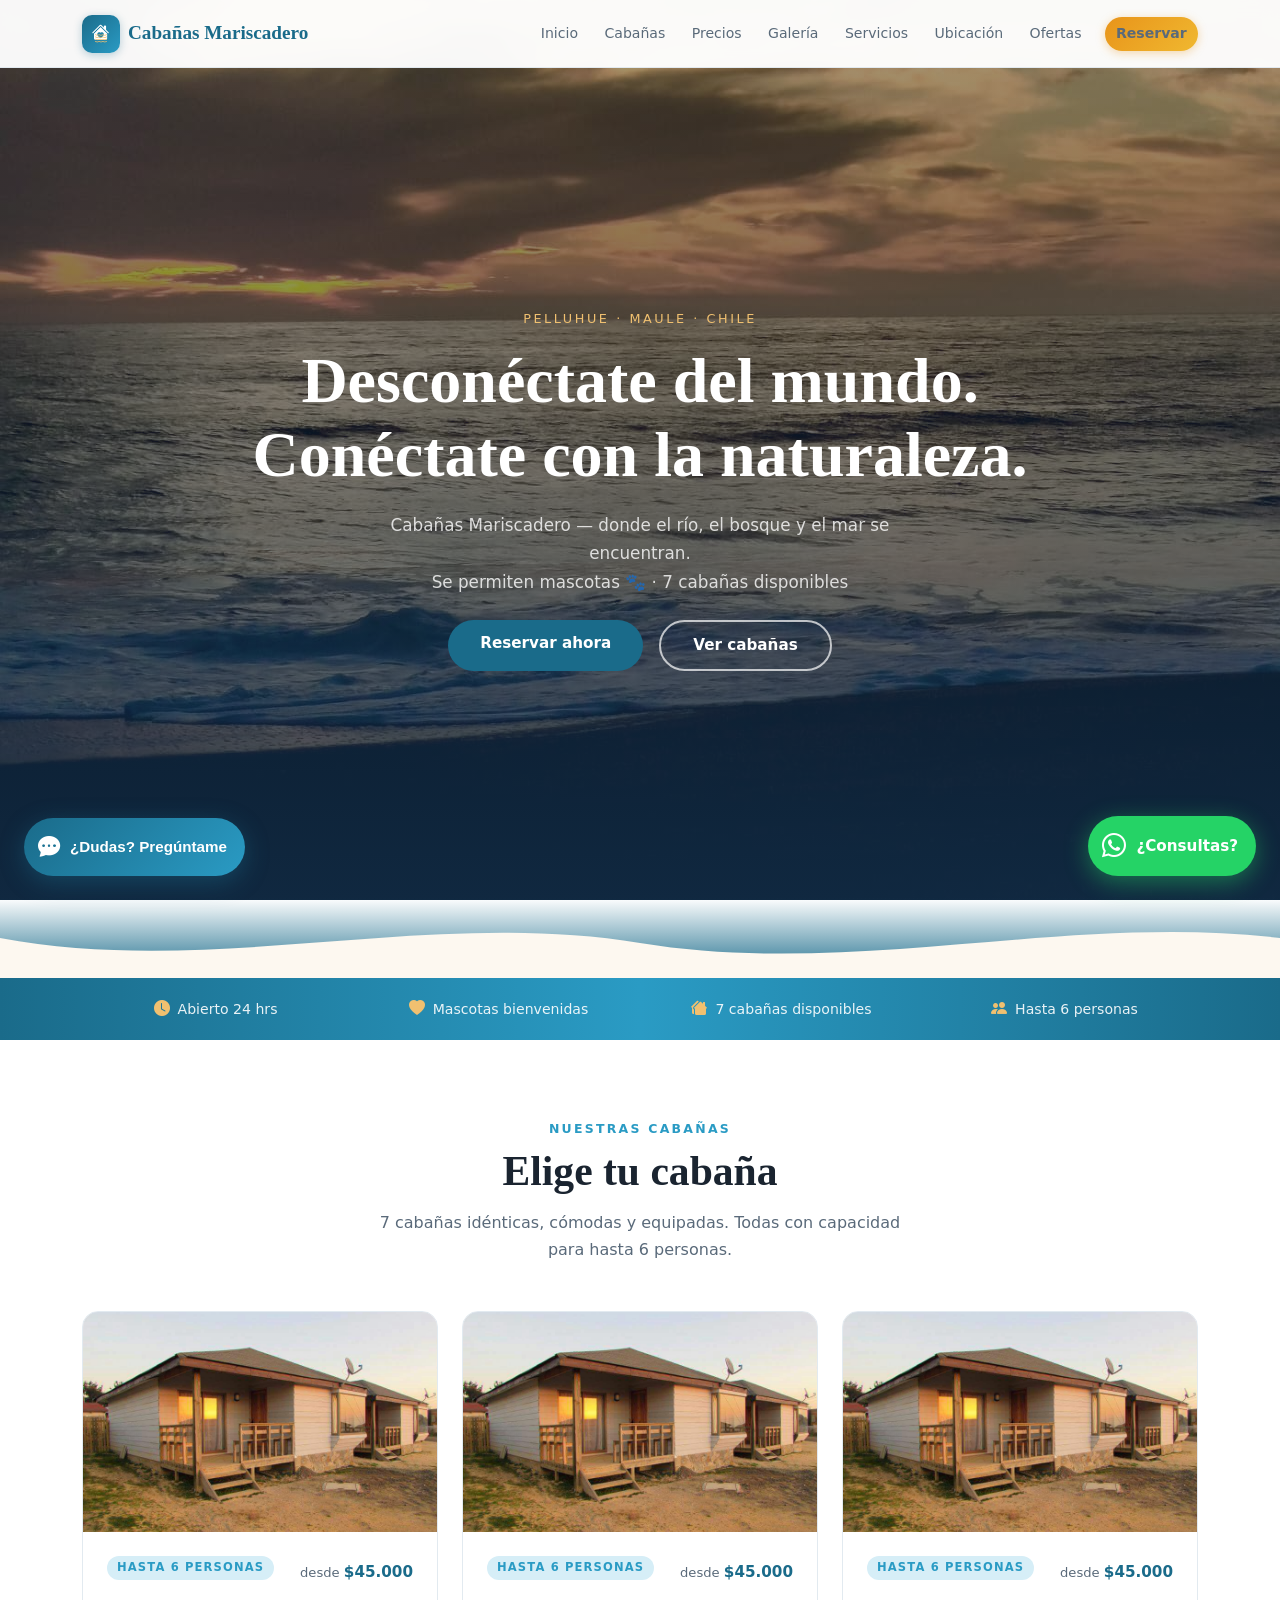
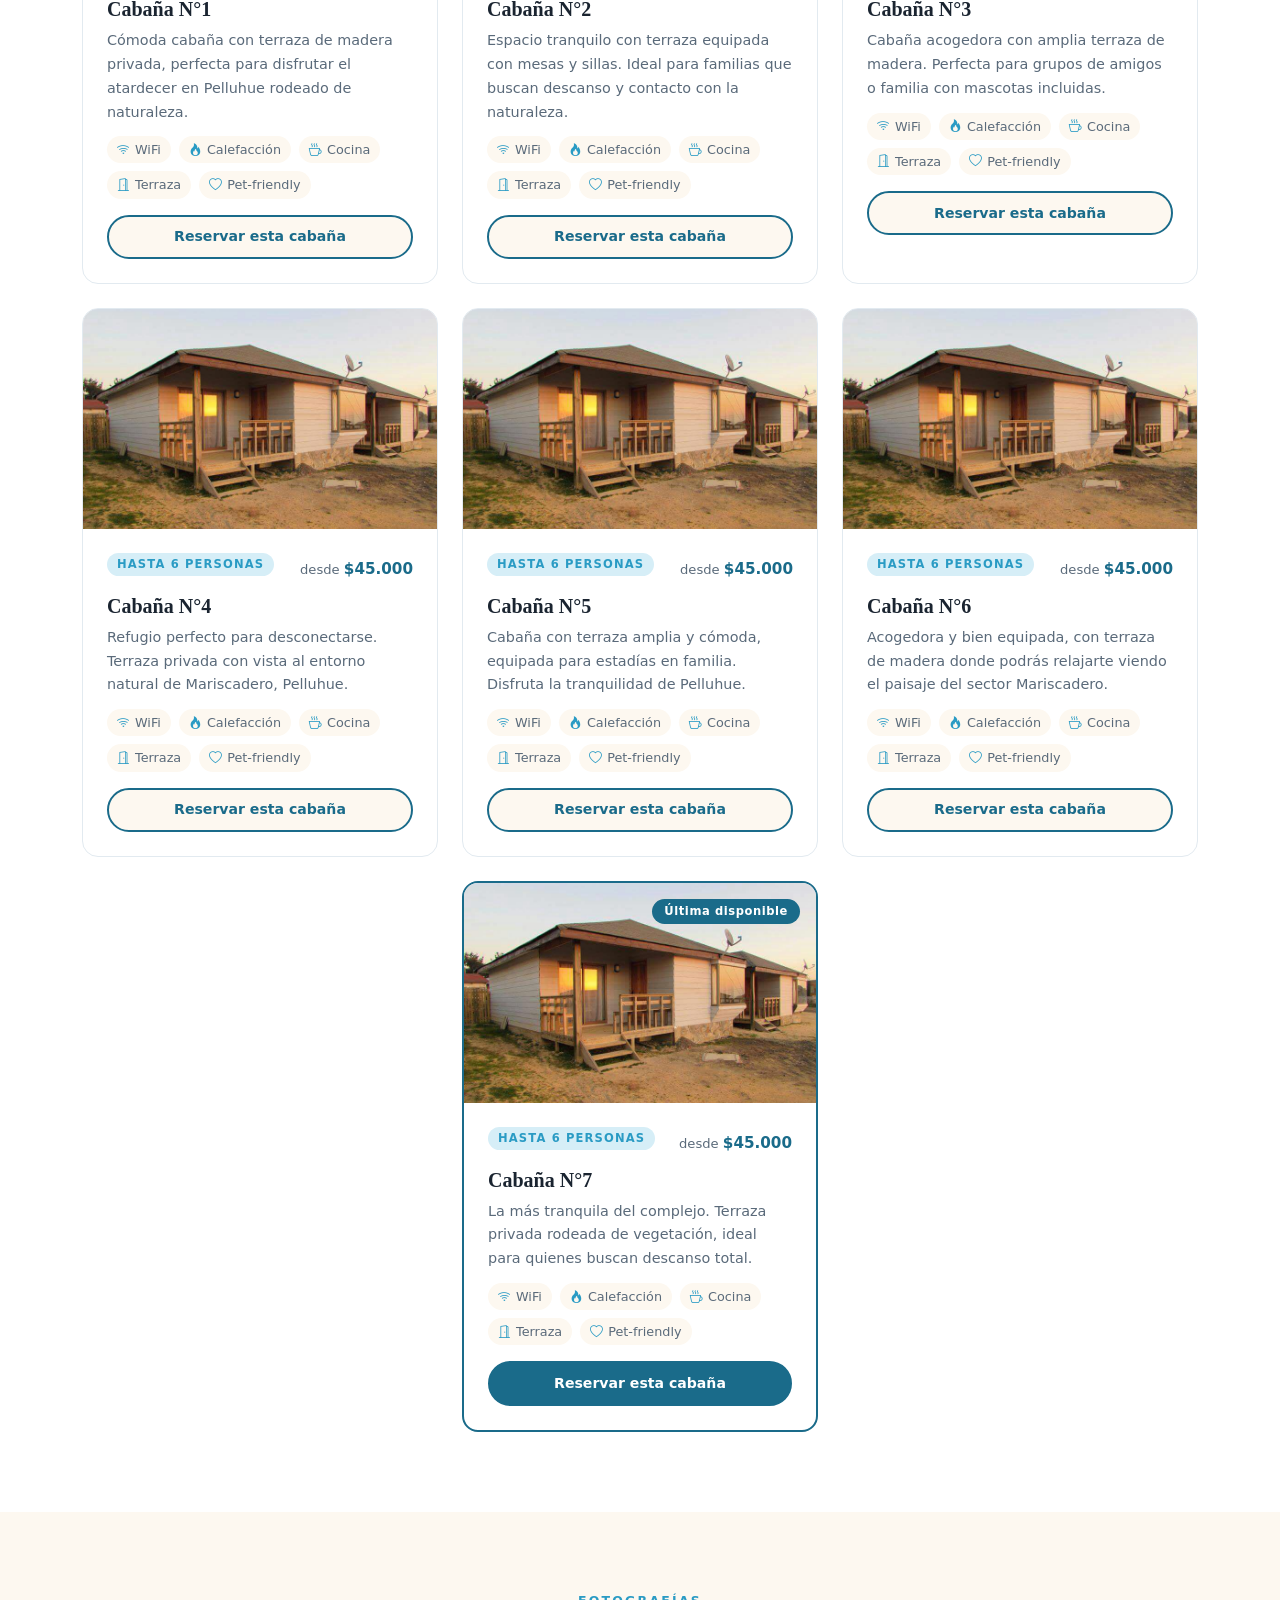
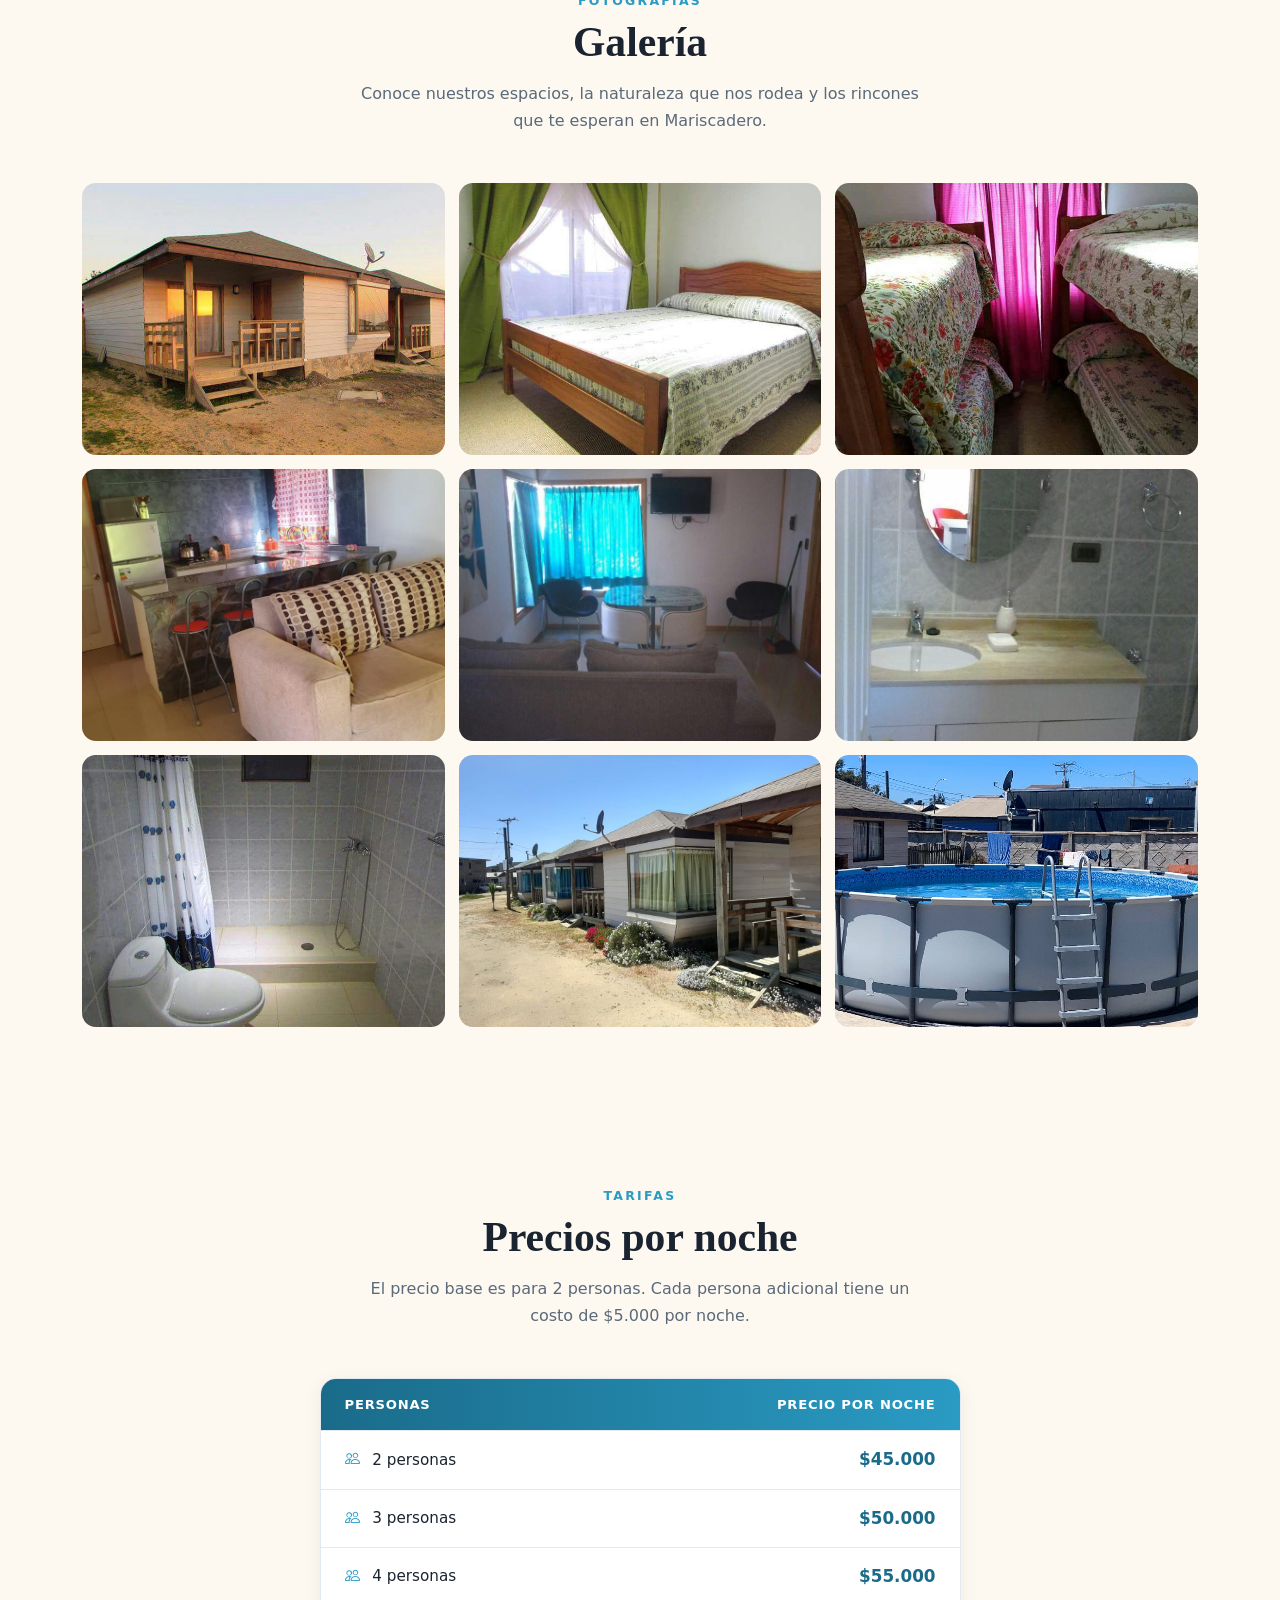
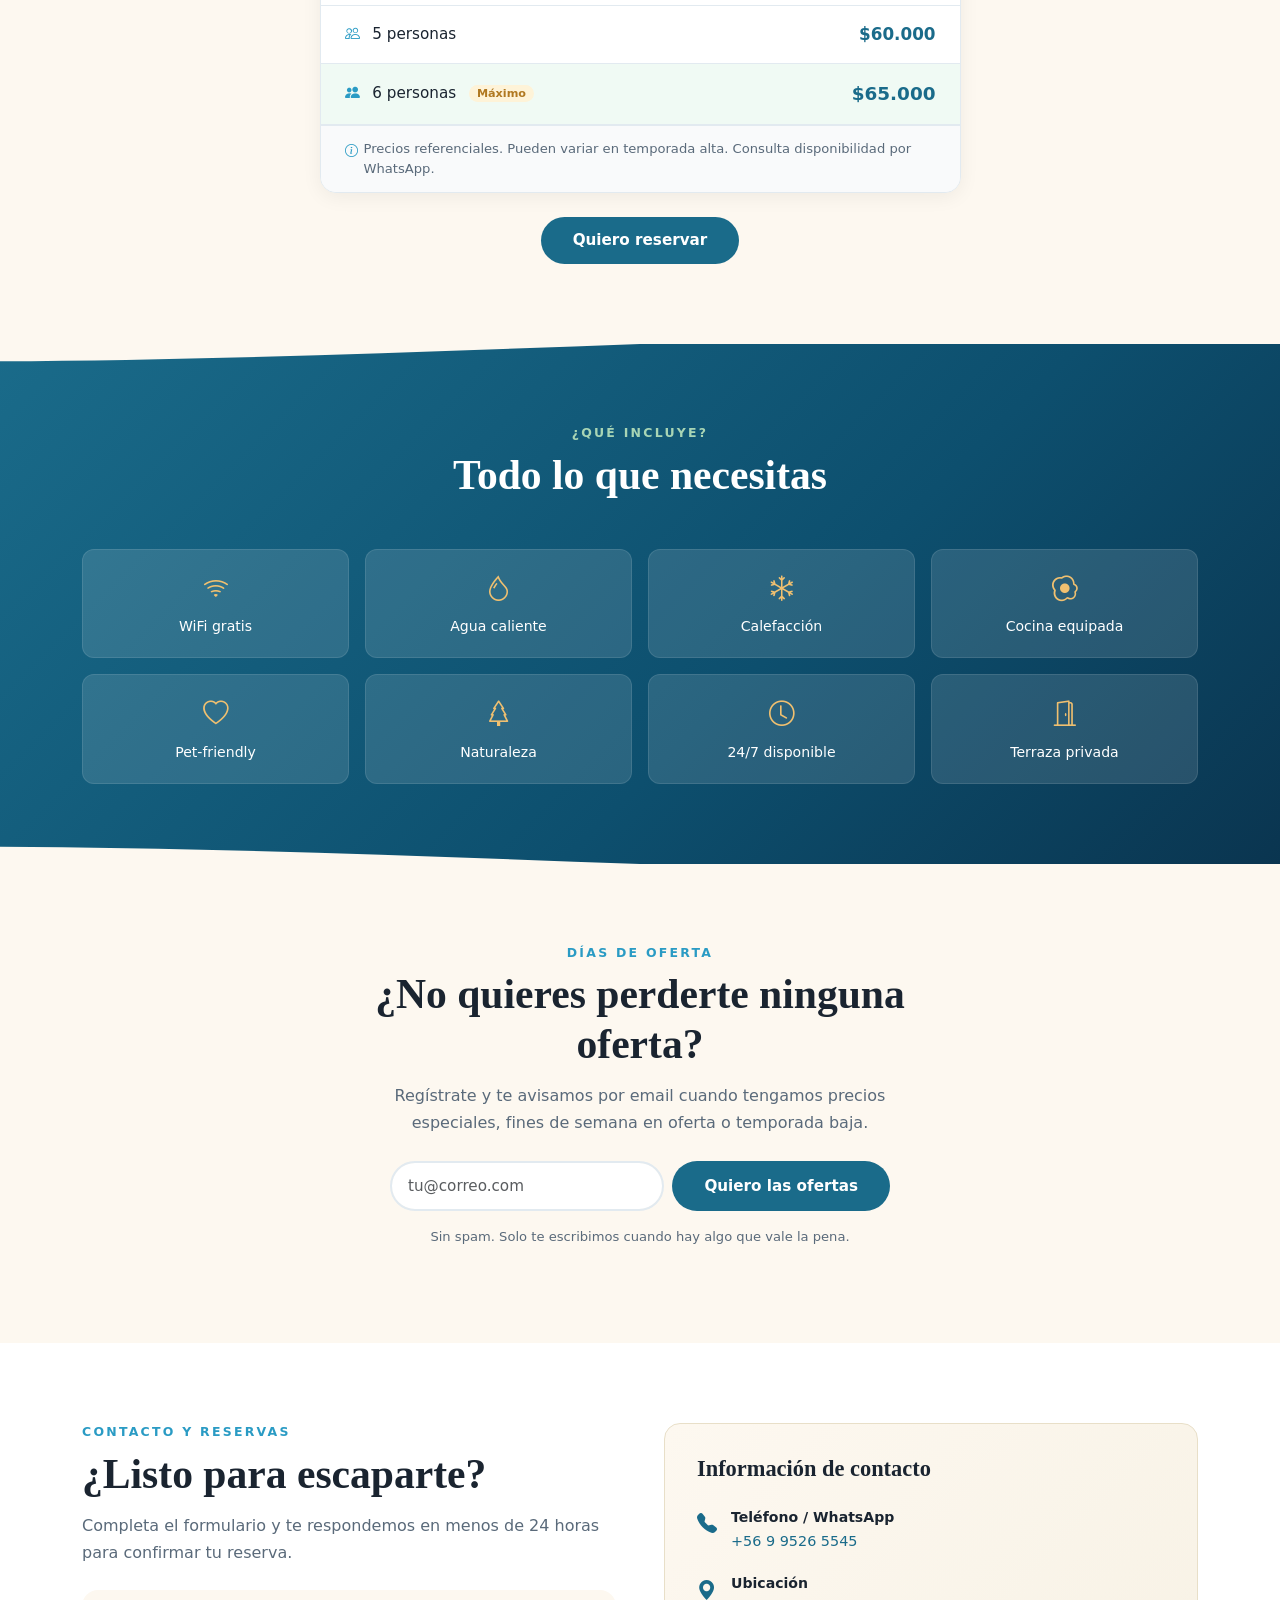
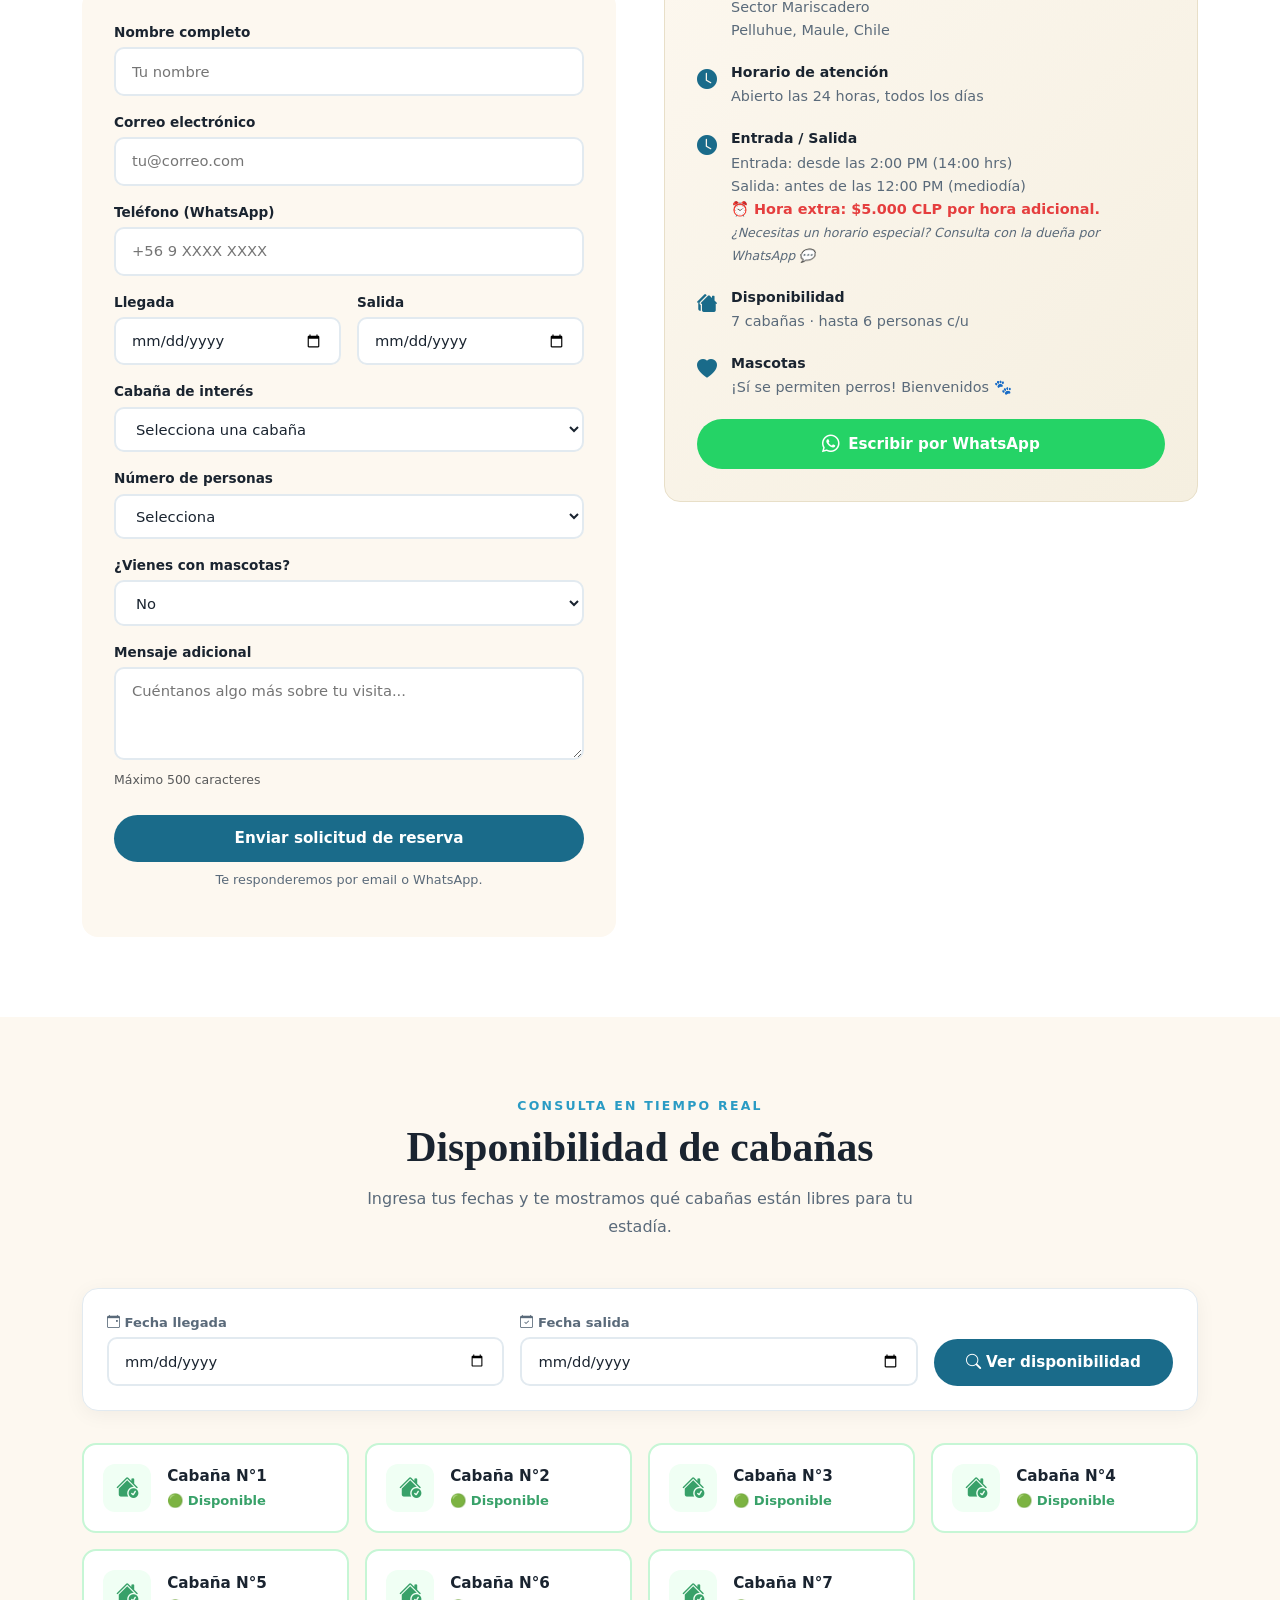
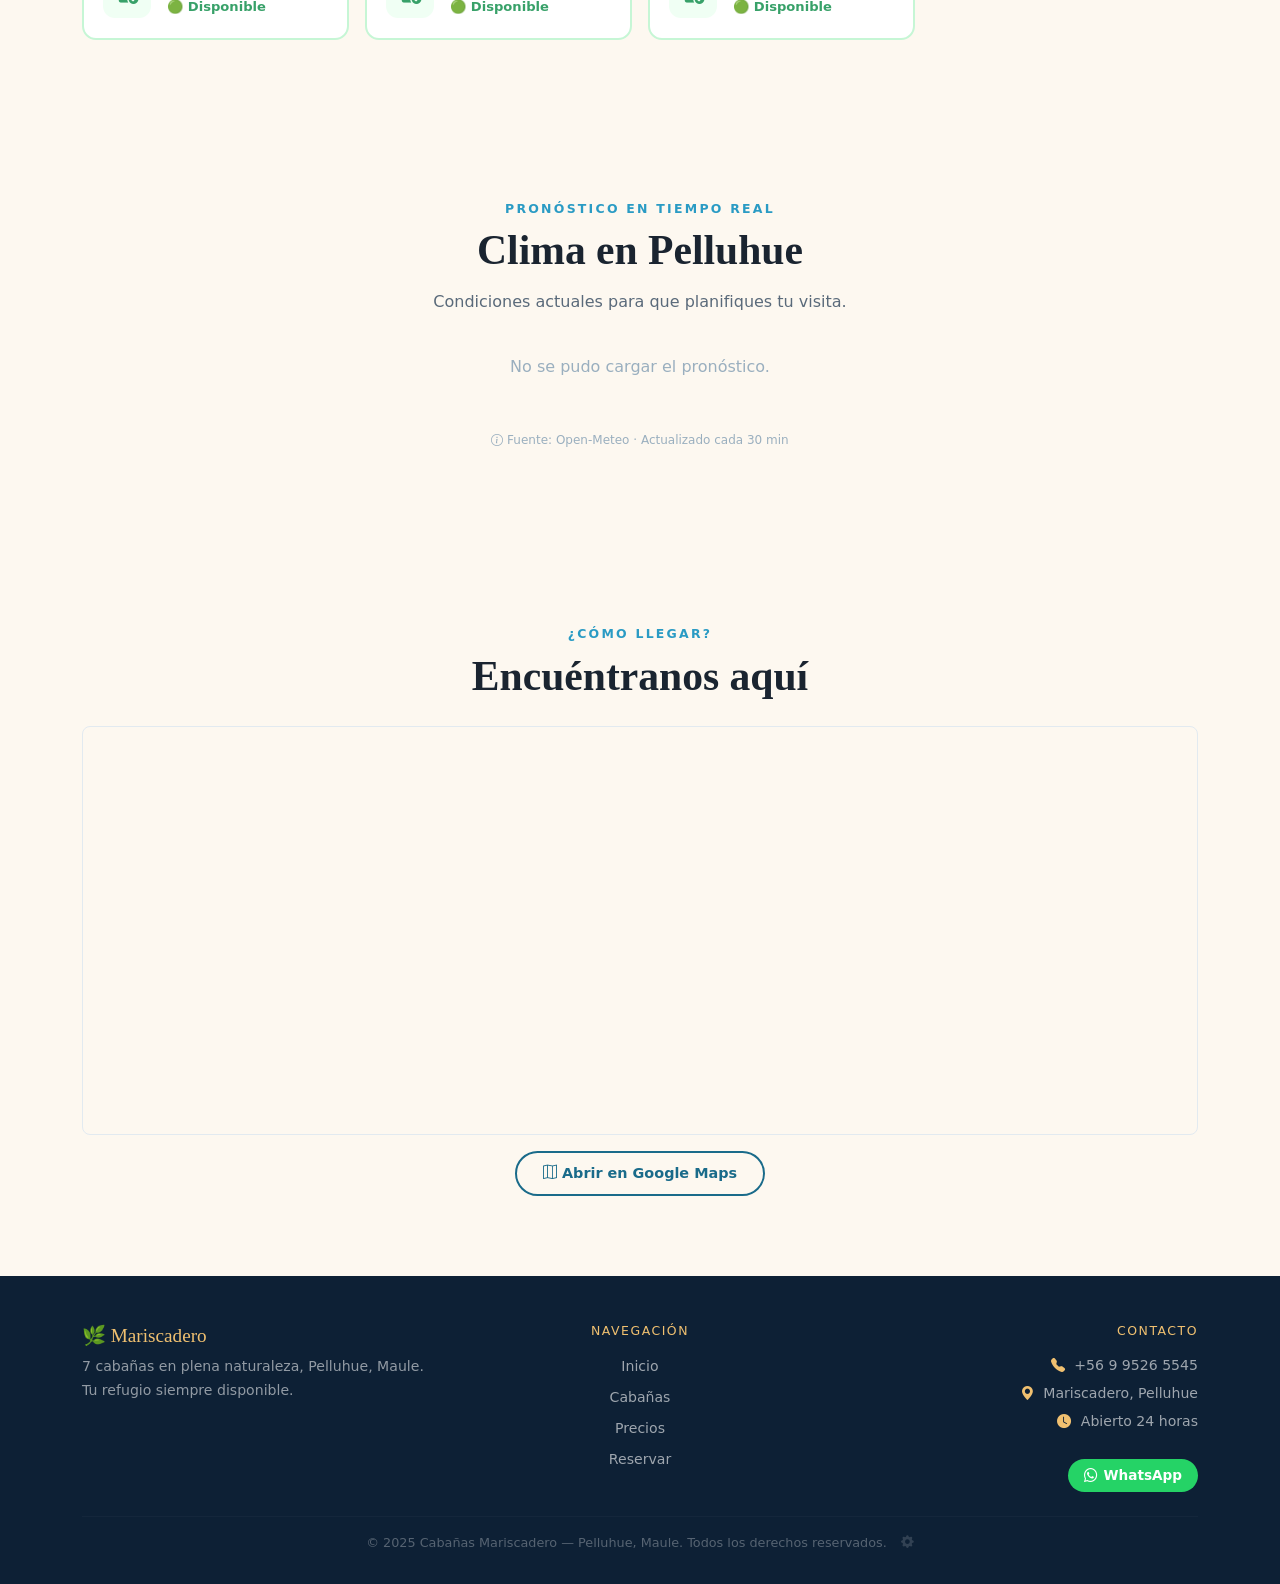
==== index.html @ 4bf8c1b9 "Update index.html" ====
<!DOCTYPE html>
<html lang="es">

<head>
  <meta charset="UTF-8" />
  <meta name="viewport" content="width=device-width, initial-scale=1.0" />
  <title>Cabañas Mariscadero — Pelluhue, Maule</title>

  
  <meta http-equiv="X-Frame-Options" content="SAMEORIGIN" />
  
  <meta http-equiv="X-Content-Type-Options" content="nosniff" />
  
  <meta http-equiv="X-XSS-Protection" content="1; mode=block" />
  
  <meta name="referrer" content="strict-origin-when-cross-origin" />
  
  <meta http-equiv="Content-Security-Policy" content="
    default-src 'self';
    style-src 'self' 'unsafe-inline' https://cdn.jsdelivr.net https://fonts.googleapis.com;
    font-src 'self' https://fonts.gstatic.com https://cdn.jsdelivr.net;
    script-src 'self' 'unsafe-inline' https://cdn.jsdelivr.net;
    img-src 'self' data: https://images.unsplash.com https://maps.googleapis.com https://maps.gstatic.com;
    frame-src https://www.google.com;
    connect-src 'self' https://formspree.io https://wa.me https://mariscadero-api.franciscopersonalolate.workers.dev https://api.open-meteo.com;
  " />
  <link rel="stylesheet" href="https://cdn.jsdelivr.net/npm/bootstrap@5.3.3/dist/css/bootstrap.min.css" />
  <link rel="stylesheet" href="https://cdn.jsdelivr.net/npm/bootstrap-icons@1.11.3/font/bootstrap-icons.min.css" />
  <link rel="preconnect" href="https://fonts.googleapis.com" />
  <link
    href="https://fonts.googleapis.com/css2?family=Playfair+Display:wght@500;700&family=Inter:wght@300;400;500&display=swap"
    rel="stylesheet" />
  <link rel="stylesheet" href="cabanas.css" />
</head>

<body>

  
  <nav class="navbar navbar-expand-lg fixed-top nav-lp">
    <div class="container">
      <a class="navbar-brand lp-brand" href="#">
        <span class="brand-logo">
          <i class="bi bi-house-heart-fill brand-icon-casa"></i>
          <i class="bi bi-water brand-icon-ola"></i>
        </span>
        Cabañas Mariscadero
      </a>
      <button class="navbar-toggler" type="button" data-bs-toggle="collapse" data-bs-target="#navMenu">
        <span class="navbar-toggler-icon"></span>
      </button>
      <div class="collapse navbar-collapse" id="navMenu">
        <ul class="navbar-nav ms-auto gap-1">
          <li class="nav-item"><a class="nav-link" href="#inicio">Inicio</a></li>
          <li class="nav-item"><a class="nav-link" href="#cabanas">Cabañas</a></li>
          <li class="nav-item"><a class="nav-link" href="#precios">Precios</a></li>
          <li class="nav-item"><a class="nav-link" href="#galeria">Galería</a></li>
          <li class="nav-item"><a class="nav-link" href="#servicios">Servicios</a></li>
          <li class="nav-item"><a class="nav-link" href="#ubicacion">Ubicación</a></li>
          <li class="nav-item"><a class="nav-link" href="#ofertas">Ofertas</a></li>
          <li class="nav-item ms-2">
            <a class="nav-link btn-reserva-nav" href="#reserva">Reservar</a>
          </li>
        </ul>
      </div>
    </div>
  </nav>

  
  <section id="inicio" class="hero-lp d-flex align-items-center">
    <div class="hero-overlay"></div>
    <div class="container text-white text-center position-relative z-1">
      <p class="hero-eyebrow">Pelluhue · Maule · Chile</p>
      <h1 class="hero-h1">Desconéctate del mundo.<br>Conéctate con la naturaleza.</h1>
      <p class="hero-sub">Cabañas Mariscadero — donde el río, el bosque y el mar se encuentran.<br>Se permiten mascotas
        🐾 · 7 cabañas disponibles</p>
      <div class="d-flex gap-3 justify-content-center flex-wrap mt-4">
        <a href="#reserva" class="btn btn-primary-lp">Reservar ahora</a>
        <a href="#cabanas" class="btn btn-outline-lp">Ver cabañas</a>
      </div>
    </div>
  </section>

  
  <div class="ola-divisora" style="background: linear-gradient(to bottom, transparent, #1a6b8a);">
    <svg viewBox="0 0 1440 80" xmlns="http://www.w3.org/2000/svg" preserveAspectRatio="none">
      <path fill="#fdf8f0" d="M0,40 C240,80 480,10 720,45 C960,80 1200,15 1440,40 L1440,80 L0,80 Z" />
    </svg>
  </div>

  
  <section class="destacados-bar">
    <div class="container">
      <div class="row text-center g-3">
        <div class="col-6 col-md-3">
          <div class="dest-item"><i class="bi bi-clock-fill dest-icon"></i><span>Abierto 24 hrs</span></div>
        </div>
        <div class="col-6 col-md-3">
          <div class="dest-item"><i class="bi bi-heart-fill dest-icon"></i><span>Mascotas bienvenidas</span></div>
        </div>
        <div class="col-6 col-md-3">
          <div class="dest-item"><i class="bi bi-houses-fill dest-icon"></i><span>7 cabañas disponibles</span></div>
        </div>
        <div class="col-6 col-md-3">
          <div class="dest-item"><i class="bi bi-people-fill dest-icon"></i><span>Hasta 6 personas</span></div>
        </div>
      </div>
    </div>
  </section>

  
  <section id="cabanas" class="section-lp">
    <div class="container">
      <div class="section-header text-center mb-5">
        <p class="section-eyebrow">Nuestras cabañas</p>
        <h2 class="section-title">Elige tu cabaña</h2>
        <p class="section-sub">7 cabañas idénticas, cómodas y equipadas. Todas con capacidad para hasta 6 personas.</p>
      </div>
      <div class="row g-4">

        
        <div class="col-md-6 col-lg-4">
          <div class="card-lp h-100">
            <div class="card-img-lp"
              style="background-image: url('IMG - Cabañas Mariscadero/IMG - Cabañas Mariscadero - 1.jpeg');"></div>
            <div class="card-body-lp">
              <div class="d-flex align-items-center justify-content-between mb-2">
                <span class="tag-lp">Hasta 6 personas</span>
                <span class="precio-desde">desde <strong>$45.000</strong></span>
              </div>
              <h3 class="card-titulo">Cabaña N°1</h3>
              <p class="card-desc">Cómoda cabaña con terraza de madera privada, perfecta para disfrutar el atardecer en
                Pelluhue rodeado de naturaleza.</p>
              <ul class="amenidades">
                <li><i class="bi bi-wifi"></i> WiFi</li>
                <li><i class="bi bi-fire"></i> Calefacción</li>
                <li><i class="bi bi-cup-hot"></i> Cocina</li>
                <li><i class="bi bi-door-open"></i> Terraza</li>
                <li><i class="bi bi-heart"></i> Pet-friendly</li>
              </ul>
              <a href="#reserva" class="btn btn-card-lp w-100 mt-3">Reservar esta cabaña</a>
            </div>
          </div>
        </div>

        
        <div class="col-md-6 col-lg-4">
          <div class="card-lp h-100">
            <div class="card-img-lp"
              style="background-image: url('IMG - Cabañas Mariscadero/IMG - Cabañas Mariscadero - 1.jpeg');"></div>
            <div class="card-body-lp">
              <div class="d-flex align-items-center justify-content-between mb-2">
                <span class="tag-lp">Hasta 6 personas</span>
                <span class="precio-desde">desde <strong>$45.000</strong></span>
              </div>
              <h3 class="card-titulo">Cabaña N°2</h3>
              <p class="card-desc">Espacio tranquilo con terraza equipada con mesas y sillas. Ideal para familias que
                buscan descanso y contacto con la naturaleza.</p>
              <ul class="amenidades">
                <li><i class="bi bi-wifi"></i> WiFi</li>
                <li><i class="bi bi-fire"></i> Calefacción</li>
                <li><i class="bi bi-cup-hot"></i> Cocina</li>
                <li><i class="bi bi-door-open"></i> Terraza</li>
                <li><i class="bi bi-heart"></i> Pet-friendly</li>
              </ul>
              <a href="#reserva" class="btn btn-card-lp w-100 mt-3">Reservar esta cabaña</a>
            </div>
          </div>
        </div>

        
        <div class="col-md-6 col-lg-4">
          <div class="card-lp h-100">
            <div class="card-img-lp"
              style="background-image: url('IMG - Cabañas Mariscadero/IMG - Cabañas Mariscadero - 1.jpeg');"></div>
            <div class="card-body-lp">
              <div class="d-flex align-items-center justify-content-between mb-2">
                <span class="tag-lp">Hasta 6 personas</span>
                <span class="precio-desde">desde <strong>$45.000</strong></span>
              </div>
              <h3 class="card-titulo">Cabaña N°3</h3>
              <p class="card-desc">Cabaña acogedora con amplia terraza de madera. Perfecta para grupos de amigos o
                familia con mascotas incluidas.</p>
              <ul class="amenidades">
                <li><i class="bi bi-wifi"></i> WiFi</li>
                <li><i class="bi bi-fire"></i> Calefacción</li>
                <li><i class="bi bi-cup-hot"></i> Cocina</li>
                <li><i class="bi bi-door-open"></i> Terraza</li>
                <li><i class="bi bi-heart"></i> Pet-friendly</li>
              </ul>
              <a href="#reserva" class="btn btn-card-lp w-100 mt-3">Reservar esta cabaña</a>
            </div>
          </div>
        </div>

        
        <div class="col-md-6 col-lg-4">
          <div class="card-lp h-100">
            <div class="card-img-lp"
              style="background-image: url('IMG - Cabañas Mariscadero/IMG - Cabañas Mariscadero - 1.jpeg');"></div>
            <div class="card-body-lp">
              <div class="d-flex align-items-center justify-content-between mb-2">
                <span class="tag-lp">Hasta 6 personas</span>
                <span class="precio-desde">desde <strong>$45.000</strong></span>
              </div>
              <h3 class="card-titulo">Cabaña N°4</h3>
              <p class="card-desc">Refugio perfecto para desconectarse. Terraza privada con vista al entorno natural de
                Mariscadero, Pelluhue.</p>
              <ul class="amenidades">
                <li><i class="bi bi-wifi"></i> WiFi</li>
                <li><i class="bi bi-fire"></i> Calefacción</li>
                <li><i class="bi bi-cup-hot"></i> Cocina</li>
                <li><i class="bi bi-door-open"></i> Terraza</li>
                <li><i class="bi bi-heart"></i> Pet-friendly</li>
              </ul>
              <a href="#reserva" class="btn btn-card-lp w-100 mt-3">Reservar esta cabaña</a>
            </div>
          </div>
        </div>

        
        <div class="col-md-6 col-lg-4">
          <div class="card-lp h-100">
            <div class="card-img-lp"
              style="background-image: url('IMG - Cabañas Mariscadero/IMG - Cabañas Mariscadero - 1.jpeg');"></div>
            <div class="card-body-lp">
              <div class="d-flex align-items-center justify-content-between mb-2">
                <span class="tag-lp">Hasta 6 personas</span>
                <span class="precio-desde">desde <strong>$45.000</strong></span>
              </div>
              <h3 class="card-titulo">Cabaña N°5</h3>
              <p class="card-desc">Cabaña con terraza amplia y cómoda, equipada para estadías en familia. Disfruta la
                tranquilidad de Pelluhue.</p>
              <ul class="amenidades">
                <li><i class="bi bi-wifi"></i> WiFi</li>
                <li><i class="bi bi-fire"></i> Calefacción</li>
                <li><i class="bi bi-cup-hot"></i> Cocina</li>
                <li><i class="bi bi-door-open"></i> Terraza</li>
                <li><i class="bi bi-heart"></i> Pet-friendly</li>
              </ul>
              <a href="#reserva" class="btn btn-card-lp w-100 mt-3">Reservar esta cabaña</a>
            </div>
          </div>
        </div>

        
        <div class="col-md-6 col-lg-4">
          <div class="card-lp h-100">
            <div class="card-img-lp"
              style="background-image: url('IMG - Cabañas Mariscadero/IMG - Cabañas Mariscadero - 1.jpeg');"></div>
            <div class="card-body-lp">
              <div class="d-flex align-items-center justify-content-between mb-2">
                <span class="tag-lp">Hasta 6 personas</span>
                <span class="precio-desde">desde <strong>$45.000</strong></span>
              </div>
              <h3 class="card-titulo">Cabaña N°6</h3>
              <p class="card-desc">Acogedora y bien equipada, con terraza de madera donde podrás relajarte viendo el
                paisaje del sector Mariscadero.</p>
              <ul class="amenidades">
                <li><i class="bi bi-wifi"></i> WiFi</li>
                <li><i class="bi bi-fire"></i> Calefacción</li>
                <li><i class="bi bi-cup-hot"></i> Cocina</li>
                <li><i class="bi bi-door-open"></i> Terraza</li>
                <li><i class="bi bi-heart"></i> Pet-friendly</li>
              </ul>
              <a href="#reserva" class="btn btn-card-lp w-100 mt-3">Reservar esta cabaña</a>
            </div>
          </div>
        </div>

        
        <div class="col-md-6 col-lg-4 mx-auto">
          <div class="card-lp card-lp-destacada h-100">
            <div class="ribbon-lp">Última disponible</div>
            <div class="card-img-lp"
              style="background-image: url('IMG - Cabañas Mariscadero/IMG - Cabañas Mariscadero - 1.jpeg');"></div>
            <div class="card-body-lp">
              <div class="d-flex align-items-center justify-content-between mb-2">
                <span class="tag-lp">Hasta 6 personas</span>
                <span class="precio-desde">desde <strong>$45.000</strong></span>
              </div>
              <h3 class="card-titulo">Cabaña N°7</h3>
              <p class="card-desc">La más tranquila del complejo. Terraza privada rodeada de vegetación, ideal para
                quienes buscan descanso total.</p>
              <ul class="amenidades">
                <li><i class="bi bi-wifi"></i> WiFi</li>
                <li><i class="bi bi-fire"></i> Calefacción</li>
                <li><i class="bi bi-cup-hot"></i> Cocina</li>
                <li><i class="bi bi-door-open"></i> Terraza</li>
                <li><i class="bi bi-heart"></i> Pet-friendly</li>
              </ul>
              <a href="#reserva" class="btn btn-card-lp btn-card-dest w-100 mt-3">Reservar esta cabaña</a>
            </div>
          </div>
        </div>

      </div>
    </div>
  </section>

  
  <section id="galeria" class="section-lp section-crema">
    <div class="container">
      <div class="text-center mb-5">
        <p class="section-eyebrow">Fotografías</p>
        <h2 class="section-title">Galería</h2>
        <p class="section-sub">Conoce nuestros espacios, la naturaleza que nos rodea y los rincones que te esperan en
          Mariscadero.</p>
      </div>

      
      <div class="galeria-grid">

        <div class="galeria-item">
          <img src="IMG - Cabañas Mariscadero/IMG - Cabañas Mariscadero - 1.jpeg"
            alt="Exterior Cabañas Mariscadero al atardecer" />
          <div class="galeria-overlay"><i class="bi bi-zoom-in"></i></div>
        </div>

        <div class="galeria-item">
          <img src="IMG - Cabañas Mariscadero/IMG - Cabañas Mariscadero - 2.jpeg" alt="Dormitorio matrimonial" />
          <div class="galeria-overlay"><i class="bi bi-zoom-in"></i></div>
        </div>

        <div class="galeria-item">
          <img src="IMG - Cabañas Mariscadero/IMG - Cabañas Mariscadero - 3.jpeg" alt="Habitación con literas" />
          <div class="galeria-overlay"><i class="bi bi-zoom-in"></i></div>
        </div>

        <div class="galeria-item">
          <img src="IMG - Cabañas Mariscadero/IMG - Cabañas Mariscadero - 4.jpeg" alt="Living con cocina equipada" />
          <div class="galeria-overlay"><i class="bi bi-zoom-in"></i></div>
        </div>

        <div class="galeria-item">
          <img src="IMG - Cabañas Mariscadero/IMG - Cabañas Mariscadero - 5.jpeg" alt="Comedor y living con TV" />
          <div class="galeria-overlay"><i class="bi bi-zoom-in"></i></div>
        </div>

        <div class="galeria-item">
          <img src="IMG - Cabañas Mariscadero/IMG - Cabañas Mariscadero - 6.jpeg" alt="Baño con vanitory" />
          <div class="galeria-overlay"><i class="bi bi-zoom-in"></i></div>
        </div>

        <div class="galeria-item">
          <img src="IMG - Cabañas Mariscadero/IMG - Cabañas Mariscadero - 7.jpeg" alt="Baño con ducha" />
          <div class="galeria-overlay"><i class="bi bi-zoom-in"></i></div>
        </div>

        <div class="galeria-item">
          <img src="IMG - Cabañas Mariscadero/IMG - Cabañas Mariscadero - 8.jpeg" alt="Vista exterior de las cabañas" />
          <div class="galeria-overlay"><i class="bi bi-zoom-in"></i></div>
        </div>

        <div class="galeria-item">
          <img src="IMG - Cabañas Mariscadero/IMG - Cabañas Mariscadero - 9.jpeg" alt="Piscina" />
          <div class="galeria-overlay"><i class="bi bi-zoom-in"></i></div>
        </div>

      </div>
    </div>

    </div>

    
    <div class="galeria-lightbox" id="galeriaLightbox">
      
      <div class="lb-backdrop" id="lbBackdrop"></div>

      
      <button class="lb-close" id="lbClose" aria-label="Cerrar">
        <i class="bi bi-x-lg"></i>
      </button>

      
      <div class="lb-counter" id="lbCounter">1 / 9</div>

      
      <button class="lb-prev" id="lbPrev" aria-label="Anterior">
        <i class="bi bi-chevron-left"></i>
      </button>

      
      <div class="lb-img-wrap">
        <img src="" alt="" id="lbImg" />
        <div class="lb-spinner" id="lbSpinner">
          <div class="lb-spin"></div>
        </div>
      </div>

      
      <button class="lb-next" id="lbNext" aria-label="Siguiente">
        <i class="bi bi-chevron-right"></i>
      </button>

      
      <div class="lb-thumbnails" id="lbThumbnails"></div>
    </div>
  </section>

  
  <section id="precios" class="section-lp section-crema">
    <div class="container">
      <div class="text-center mb-5">
        <p class="section-eyebrow">Tarifas</p>
        <h2 class="section-title">Precios por noche</h2>
        <p class="section-sub">El precio base es para 2 personas. Cada persona adicional tiene un costo de $5.000 por
          noche.</p>
      </div>
      <div class="row justify-content-center">
        <div class="col-lg-7">
          <div class="tabla-precios">
            <div class="precio-fila precio-fila-header">
              <span>Personas</span>
              <span>Precio por noche</span>
            </div>
            <div class="precio-fila">
              <span><i class="bi bi-people"></i> 2 personas</span>
              <span class="precio-valor">$45.000</span>
            </div>
            <div class="precio-fila">
              <span><i class="bi bi-people"></i> 3 personas</span>
              <span class="precio-valor">$50.000</span>
            </div>
            <div class="precio-fila">
              <span><i class="bi bi-people"></i> 4 personas</span>
              <span class="precio-valor">$55.000</span>
            </div>
            <div class="precio-fila">
              <span><i class="bi bi-people"></i> 5 personas</span>
              <span class="precio-valor">$60.000</span>
            </div>
            <div class="precio-fila precio-fila-max">
              <span><i class="bi bi-people-fill"></i> 6 personas <span class="badge-max">Máximo</span></span>
              <span class="precio-valor">$65.000</span>
            </div>
            <div class="precio-nota">
              <i class="bi bi-info-circle"></i> Precios referenciales. Pueden variar en temporada alta. Consulta
              disponibilidad por WhatsApp.
            </div>
          </div>
          <div class="text-center mt-4">
            <a href="#reserva" class="btn btn-primary-lp">Quiero reservar</a>
          </div>
        </div>
      </div>
    </div>
  </section>

  
  <section id="servicios" class="section-lp section-verde">
    <div class="container">
      <div class="section-header text-center mb-5">
        <p class="section-eyebrow" style="color:#a8d5b5">¿Qué incluye?</p>
        <h2 class="section-title text-white">Todo lo que necesitas</h2>
      </div>
      <div class="row g-3 justify-content-center">
        <div class="col-6 col-md-3">
          <div class="servicio-item"><i class="bi bi-wifi servicio-icon"></i><span>WiFi gratis</span></div>
        </div>
        <div class="col-6 col-md-3">
          <div class="servicio-item"><i class="bi bi-droplet servicio-icon"></i><span>Agua caliente</span></div>
        </div>
        <div class="col-6 col-md-3">
          <div class="servicio-item"><i class="bi bi-snow servicio-icon"></i><span>Calefacción</span></div>
        </div>
        <div class="col-6 col-md-3">
          <div class="servicio-item"><i class="bi bi-egg-fried servicio-icon"></i><span>Cocina equipada</span></div>
        </div>
        <div class="col-6 col-md-3">
          <div class="servicio-item"><i class="bi bi-heart servicio-icon"></i><span>Pet-friendly</span></div>
        </div>
        <div class="col-6 col-md-3">
          <div class="servicio-item"><i class="bi bi-tree servicio-icon"></i><span>Naturaleza</span></div>
        </div>
        <div class="col-6 col-md-3">
          <div class="servicio-item"><i class="bi bi-clock servicio-icon"></i><span>24/7 disponible</span></div>
        </div>
        <div class="col-6 col-md-3">
          <div class="servicio-item"><i class="bi bi-door-open servicio-icon"></i><span>Terraza privada</span></div>
        </div>
      </div>
    </div>
    </div>
    </div>
  </section>

  
  <section id="ofertas" class="section-lp section-oferta">
    <div class="container">
      <div class="row justify-content-center">
        <div class="col-lg-7 text-center">
          <p class="section-eyebrow">Días de oferta</p>
          <h2 class="section-title">¿No quieres perderte ninguna oferta?</h2>
          <p class="section-sub mb-4">Regístrate y te avisamos por email cuando tengamos precios especiales, fines de
            semana en oferta o temporada baja.</p>
          <form action="https://formspree.io/f/mlgkzrqe" method="POST"
            class="oferta-form d-flex gap-2 flex-wrap justify-content-center" id="formOfertas">
            <input type="hidden" name="_subject" value="Nueva suscripción a ofertas — Mariscadero" />
            <input type="hidden" name="tipo" value="suscripcion-ofertas" />
            
            <input type="text" name="_gotcha" style="display:none" tabindex="-1" autocomplete="off" />
            <input type="email" name="email" class="form-control oferta-input" placeholder="tu@correo.com" required
              maxlength="100" />
            <button type="submit" class="btn btn-primary-lp">Quiero las ofertas</button>
          </form>
          <p class="oferta-nota mt-3">Sin spam. Solo te escribimos cuando hay algo que vale la pena.</p>
        </div>
      </div>
    </div>
  </section>

<section id="reserva" class="section-lp">
  <div class="container">
    <div class="row g-5 align-items-start">
      <div class="col-lg-6">
        <p class="section-eyebrow">Contacto y reservas</p>
        <h2 class="section-title">¿Listo para escaparte?</h2>
        <p class="section-sub mb-4">Completa el formulario y te respondemos en menos de 24 horas para confirmar tu reserva.</p>
        <form action="https://formspree.io/f/xqeonzvz" method="POST" class="form-lp" id="formReserva" novalidate>
          <input type="hidden" name="_subject" value="Nueva reserva — Cabañas Mariscadero" />
          <input type="text" name="_gotcha" style="display:none" tabindex="-1" autocomplete="off" />
          <div class="mb-3">
            <label class="form-label-lp">Nombre completo</label>
            <input type="text" name="nombre" class="input-lp" placeholder="Tu nombre" required minlength="2" maxlength="80" pattern="[A-Za-zÁáÉéÍíÓóÚúÑñÜü\s]+" title="Solo letras y espacios" />
          </div>
          <div class="mb-3">
            <label class="form-label-lp">Correo electrónico</label>
            <input type="email" name="email" class="input-lp" placeholder="tu@correo.com" required maxlength="100" />
          </div>
          <div class="mb-3">
            <label class="form-label-lp">Teléfono (WhatsApp)</label>
            <input type="tel" name="telefono" class="input-lp" placeholder="+56 9 XXXX XXXX" pattern="[\+]?[0-9\s\-]{7,20}" maxlength="20" title="Número de teléfono válido" />
          </div>
          <div class="row g-3 mb-3">
            <div class="col-6">
              <label class="form-label-lp">Llegada</label>
              <input type="date" name="llegada" class="input-lp" required id="fechaLlegada" />
            </div>
            <div class="col-6">
              <label class="form-label-lp">Salida</label>
              <input type="date" name="salida" class="input-lp" required id="fechaSalida" />
            </div>
          </div>
          <div class="mb-3">
            <label class="form-label-lp">Cabaña de interés</label>
            <select name="cabana" class="input-lp">
              <option value="">Selecciona una cabaña</option>
              <option>Cabaña N°1</option>
              <option>Cabaña N°2</option>
              <option>Cabaña N°3</option>
              <option>Cabaña N°4</option>
              <option>Cabaña N°5</option>
              <option>Cabaña N°6</option>
              <option>Cabaña N°7</option>
              <option>Sin preferencia</option>
            </select>
          </div>
          <div class="mb-3">
            <label class="form-label-lp">Número de personas</label>
            <select name="personas" class="input-lp" id="selectPersonas" onchange="calcularPrecio()">
              <option value="">Selecciona</option>
              <option value="2">2 personas — $45.000</option>
              <option value="3">3 personas — $50.000</option>
              <option value="4">4 personas — $55.000</option>
              <option value="5">5 personas — $60.000</option>
              <option value="6">6 personas — $65.000</option>
            </select>
          </div>
          <div class="mb-3" id="precioEstimado" style="display:none">
            <div class="precio-estimado-box">
              <i class="bi bi-tag-fill"></i> Precio estimado por noche: <strong id="precioTexto"></strong>
            </div>
          </div>
          <div class="mb-3">
            <label class="form-label-lp">¿Vienes con mascotas?</label>
            <select name="mascotas" class="input-lp">
              <option value="no">No</option>
              <option value="si">Sí 🐾</option>
            </select>
          </div>
          <div class="mb-4">
            <label class="form-label-lp">Mensaje adicional</label>
            <textarea name="mensaje" class="input-lp" rows="3" placeholder="Cuéntanos algo más sobre tu visita..." maxlength="500"></textarea>
            <small class="text-muted" style="font-size:0.78rem">Máximo 500 caracteres</small>
          </div>
          <button type="submit" class="btn btn-primary-lp w-100" id="btnReserva">Enviar solicitud de reserva</button>
          <p class="form-nota mt-2">Te responderemos por email o WhatsApp.</p>
        </form>
      </div>

      <div class="col-lg-6">
        <div class="info-contacto">
          <h3 class="info-titulo">Información de contacto</h3>

          <div class="info-item">
            <i class="bi bi-telephone-fill info-icon"></i>
            <div>
              <strong>Teléfono / WhatsApp</strong>
              <p><a href="https://wa.me/56995265545" target="_blank">+56 9 9526 5545</a></p>
            </div>
          </div>

          <div class="info-item">
            <i class="bi bi-geo-alt-fill info-icon"></i>
            <div>
              <strong>Ubicación</strong>
              <p>Sector Mariscadero<br>Pelluhue, Maule, Chile</p>
            </div>
          </div>

          <div class="info-item">
            <i class="bi bi-clock-fill info-icon"></i>
            <div>
              <strong>Horario de atención</strong>
              <p>Abierto las 24 horas, todos los días</p>
            </div>
          </div>

          <div class="info-item">
            <i class="bi bi-clock-fill info-icon"></i>
            <div>
              <strong>Entrada / Salida</strong>
              <p>
                Entrada: desde las 2:00 PM (14:00 hrs)<br>
                Salida: antes de las 12:00 PM (mediodía)<br>
                <span style="color:#e53e3e;font-weight:600">⏰ Hora extra: $5.000 CLP por hora adicional.</span><br>
                <small style="color:#5a6a7a;font-style:italic">¿Necesitas un horario especial? Consulta con la dueña por WhatsApp 💬</small>
              </p>
            </div>
          </div>

          <div class="info-item">
            <i class="bi bi-houses-fill info-icon"></i>
            <div>
              <strong>Disponibilidad</strong>
              <p>7 cabañas · hasta 6 personas c/u</p>
            </div>
          </div>

          <div class="info-item">
            <i class="bi bi-heart-fill info-icon"></i>
            <div>
              <strong>Mascotas</strong>
              <p>¡Sí se permiten perros! Bienvenidos 🐾</p>
            </div>
          </div>

          <a href="https://wa.me/56995265545?text=Hola!%20Quiero%20información%20sobre%20las%20Cabañas%20Mariscadero"
            target="_blank" rel="noopener noreferrer"
            class="btn-wsp w-100 mt-3 d-flex align-items-center justify-content-center gap-2">
            <i class="bi bi-whatsapp"></i> Escribir por WhatsApp
          </a>
        </div>
      </div>
    </div>
  </div>
</section>

  
  <section id="disponibilidad" class="section-lp section-crema">
    <div class="container">
      <div class="text-center mb-5">
        <p class="section-eyebrow">Consulta en tiempo real</p>
        <h2 class="section-title">Disponibilidad de cabañas</h2>
        <p class="section-sub">Ingresa tus fechas y te mostramos qué cabañas están libres para tu estadía.</p>
      </div>

      
      <div class="disp-buscador">
        <div class="disp-row">
          <div class="disp-field">
            <label><i class="bi bi-calendar-event"></i> Fecha llegada</label>
            <input type="date" id="dispLlegada" class="input-lp" />
          </div>
          <div class="disp-field">
            <label><i class="bi bi-calendar-check"></i> Fecha salida</label>
            <input type="date" id="dispSalida" class="input-lp" />
          </div>
          <div class="disp-field disp-btn-wrap">
            <button class="btn btn-primary-lp w-100" onclick="buscarDisponibilidad()">
              <i class="bi bi-search"></i> Ver disponibilidad
            </button>
          </div>
        </div>
        <div id="dispResultado" style="margin-top:1.5rem;display:none;"></div>
      </div>

      
      <div class="disp-grid" id="dispGrid">
        <div class="disp-loading"><i class="bi bi-arrow-repeat spin-icon"></i> Cargando disponibilidad...</div>
      </div>
    </div>
  </section>

  
  <section id="clima" class="section-lp section-crema">
    <div class="container">
      <div class="text-center mb-4">
        <p class="section-eyebrow">Pronóstico en tiempo real</p>
        <h2 class="section-title">Clima en Pelluhue</h2>
        <p class="section-sub">Condiciones actuales para que planifiques tu visita.</p>
      </div>
      <div class="clima-scroll-wrap">
        <div class="clima-cards" id="climaCards">
          <div class="clima-loading"><i class="bi bi-arrow-repeat spin-icon"></i> Cargando pronóstico...</div>
        </div>
      </div>
      <p class="clima-fuente text-center mt-3"><i class="bi bi-info-circle"></i> Fuente: Open-Meteo · Actualizado cada 30 min</p>
    </div>
  </section>

  <style>
    .clima-scroll-wrap {
      overflow-x: auto;
      padding-bottom: 4px;
    }
    .clima-cards {
      display: flex;
      gap: 10px;
      justify-content: center;
      flex-wrap: wrap;
    }
    @media (max-width: 700px) {
      .clima-cards { flex-wrap: nowrap; min-width: max-content; }
    }
    .clima-card {
      background: #fff;
      border: 1.5px solid #dde8f0;
      border-radius: 18px;
      padding: 18px 14px 14px;
      min-width: 118px;
      flex: 0 0 118px;
      text-align: center;
      box-shadow: 0 2px 10px rgba(0,0,0,0.05);
      display: flex;
      flex-direction: column;
      align-items: center;
      gap: 5px;
      transition: transform 0.2s, box-shadow 0.2s;
      cursor: default;
    }
    .clima-card:hover { transform: translateY(-3px); box-shadow: 0 6px 18px rgba(0,0,0,0.10); }
    .clima-card.hoy {
      background: #e8f4fb;
      border-color: #2a9bc4;
      box-shadow: 0 4px 18px rgba(42,155,196,0.22);
    }
    .clima-card-dia {
      font-weight: 700;
      font-size: 0.95rem;
      color: #1a3a4a;
    }
    .clima-card-fecha {
      font-size: 0.74rem;
      color: #7a8fa0;
      margin-top: -2px;
    }
    .clima-card-icono {
      font-size: 2.5rem;
      line-height: 1;
      margin: 6px 0 2px;
    }
    .clima-card-lluvia {
      font-size: 0.9rem;
      font-weight: 700;
      color: #2a7dd4;
    }
    .clima-card-mm {
      font-size: 0.72rem;
      color: #7a8fa0;
    }
    .clima-card-temps {
      font-size: 0.88rem;
      font-weight: 600;
      margin-top: 2px;
    }
    .clima-card-temps .t-max { color: #e05e1b; }
    .clima-card-temps .t-min { color: #2a7dd4; }
    .clima-card-viento {
      font-size: 0.72rem;
      color: #5a6a7a;
      margin-top: 1px;
    }
    .clima-loading {
      padding: 2rem;
      color: #7a8fa0;
      font-size: 0.9rem;
    }
    .clima-fuente {
      font-size: 0.75rem;
      color: #9aafbf;
    }
  </style>

  <script>
    function fechaHoyChile() {
      return new Date().toLocaleDateString('en-CA', { timeZone: 'America/Santiago' });
    }

    async function cargarClima() {
      const container = document.getElementById('climaCards');
      try {
        const url = 'https://api.open-meteo.com/v1/forecast?latitude=-35.8&longitude=-72.57' +
          '&daily=weathercode,temperature_2m_max,temperature_2m_min,precipitation_probability_max,precipitation_sum,windspeed_10m_max,winddirection_10m_dominant' +
          '&timezone=America%2FSantiago&forecast_days=7';
        const res = await fetch(url);
        if (!res.ok) throw new Error('error');
        const data = await res.json();

        const emojiClima = (cod) => {
          if (cod === 0) return '☀️';
          if (cod <= 2) return '🌤️';
          if (cod === 3) return '☁️';
          if (cod <= 48) return '🌫️';
          if (cod <= 55) return '🌦️';
          if (cod <= 65) return '🌧️';
          if (cod <= 75) return '❄️';
          if (cod <= 82) return '⛈️';
          return '⛈️';
        };

        const diasNom = ['Dom','Lun','Mar','Mié','Jue','Vie','Sáb'];
        const mesesNom = ['Ene','Feb','Mar','Abr','May','Jun','Jul','Ago','Sep','Oct','Nov','Dic'];
        const flechaViento = (deg) => {
          const dirs = ['→','↗','↑','↖','←','↙','↓','↘'];
          return dirs[Math.round(deg / 45) % 8];
        };

        const hoy = fechaHoyChile();
        const idxHoy = data.daily.time.findIndex(d => d === hoy);

        let html = '';
        for (let i = 0; i < data.daily.time.length; i++) {
          const fecha = new Date(data.daily.time[i] + 'T12:00:00');
          const diffDias = i - (idxHoy >= 0 ? idxHoy : 0);
          let diaNom;
          if (diffDias === 0) diaNom = 'Hoy';
          else if (diffDias === 1) diaNom = 'Mañana';
          else diaNom = diasNom[fecha.getDay()];

          const diaNum = fecha.getDate();
          const mes = mesesNom[fecha.getMonth()];
          const emoji = emojiClima(data.daily.weathercode[i]);
          const prob = data.daily.precipitation_probability_max[i] ?? 0;
          const mm = data.daily.precipitation_sum[i] ?? 0;
          const tmax = Math.round(data.daily.temperature_2m_max[i]);
          const tmin = Math.round(data.daily.temperature_2m_min[i]);
          const viento = Math.round(data.daily.windspeed_10m_max[i]);
          const dir = flechaViento(data.daily.winddirection_10m_dominant[i] ?? 0);
          const esHoy = data.daily.time[i] === hoy;

          html += `
            <div class="clima-card ${esHoy ? 'hoy' : ''}">
              <div class="clima-card-dia">${diaNom}</div>
              <div class="clima-card-fecha">${diaNum} ${mes}</div>
              <div class="clima-card-icono">${emoji}</div>
              <div class="clima-card-lluvia">${prob}%</div>
              <div class="clima-card-mm">${mm > 0 ? mm.toFixed(1) + ' l/m²' : '0 l/m²'}</div>
              <div class="clima-card-temps">
                <span class="t-max">${tmax}°</span> / <span class="t-min">${tmin}°</span>
              </div>
              <div class="clima-card-viento">${dir} ${viento} km/h</div>
            </div>`;
        }
        container.innerHTML = html;
      } catch(e) {
        container.innerHTML = '<p style="color:#9aafbf;padding:1rem">No se pudo cargar el pronóstico.</p>';
      }
    }

    cargarClima();

    setInterval(cargarClima, 30 * 60 * 1000);

    (function programarMedianoche() {
      const ahora = new Date();
      const manana = new Date(ahora);
      manana.setDate(ahora.getDate() + 1);
      manana.setHours(0, 0, 10, 0);
      const msHastaManana = manana - ahora;
      setTimeout(() => {
        cargarClima();
        programarMedianoche();
      }, msHastaManana);
    })();
  </script>

  
  <section id="ubicacion" class="section-mapa">
    <div class="container">
      <div class="text-center mb-4">
        <p class="section-eyebrow">¿Cómo llegar?</p>
        <h2 class="section-title">Encuéntranos aquí</h2>
      </div>
      <div class="mapa-wrapper rounded-3 overflow-hidden">
        <iframe
          src="https://www.google.com/maps/embed?pb=!1m18!1m12!1m3!1d3205.0!2d-72.45!3d-35.45!2m3!1f0!2f0!3f0!3m2!1i1024!2i768!4f13.1!3m3!1m2!1s0x0%3A0x0!2zMzXCsDI3JzAwLjAiUyA3MsKwMjcnMDAuMCJX!5e0!3m2!1ses!2scl!4v1234567890!5m2!1ses!2scl"
          width="100%" height="400" style="border:0;" allowfullscreen="" loading="lazy"
          referrerpolicy="no-referrer-when-downgrade" title="Ubicación Cabañas Mariscadero">
        </iframe>
      </div>
      <div class="text-center mt-3">
        <a href="https://maps.app.goo.gl/inhM1z4WkECH3x8W6" target="_blank" class="btn btn-outline-verde">
          <i class="bi bi-map"></i> Abrir en Google Maps
        </a>
      </div>
    </div>
  </section>

  
  <footer class="footer-lp pt-5 pb-3">
    <div class="container">
      <div class="row gy-4">
        <div class="col-md-4">
          <h5 class="footer-brand">🌿 Mariscadero</h5>
          <p class="footer-desc">7 cabañas en plena naturaleza, Pelluhue, Maule.<br>Tu refugio siempre disponible.</p>
        </div>
        <div class="col-md-4 text-md-center">
          <h6 class="footer-heading">Navegación</h6>
          <ul class="footer-links list-unstyled">
            <li><a href="#inicio">Inicio</a></li>
            <li><a href="#cabanas">Cabañas</a></li>
            <li><a href="#precios">Precios</a></li>
            <li><a href="#reserva">Reservar</a></li>
          </ul>
        </div>
        <div class="col-md-4 text-md-end">
          <h6 class="footer-heading">Contacto</h6>
          <p class="footer-contact">
            <i class="bi bi-telephone-fill"></i> +56 9 9526 5545<br>
            <i class="bi bi-geo-alt-fill"></i> Mariscadero, Pelluhue<br>
            <i class="bi bi-clock-fill"></i> Abierto 24 horas
          </p>
          <a href="https://wa.me/56995265545" target="_blank" class="footer-wsp">
            <i class="bi bi-whatsapp"></i> WhatsApp
          </a>
        </div>
      </div>
      <hr class="footer-hr mt-4" />
      <p class="footer-copy text-center mt-3">
        &copy; 2025 Cabañas Mariscadero — Pelluhue, Maule. Todos los derechos reservados.
        <a href="Disponibilidad.html" title="" aria-label="" style="color: rgba(255,255,255,0.15); text-decoration: none; margin-left: 10px; font-size: 0.8rem; transition: color 0.3s;" onmouseover="this.style.color='rgba(255,255,255,0.4)'" onmouseout="this.style.color='rgba(255,255,255,0.15)'">
          <i class="bi bi-gear-fill"></i>
        </a>
      </p>
    </div>
  </footer>

  <script src="https://cdn.jsdelivr.net/npm/bootstrap@5.3.3/dist/js/bootstrap.bundle.min.js"></script>
  <script>
    const precios = { 2: 45000, 3: 50000, 4: 55000, 5: 60000, 6: 65000 };
    function calcularPrecio() {
      const sel = document.getElementById('selectPersonas');
      const box = document.getElementById('precioEstimado');
      const txt = document.getElementById('precioTexto');
      const val = parseInt(sel.value);
      if (val && precios[val]) {
        txt.textContent = '$' + precios[val].toLocaleString('es-CL') + ' / noche';
        box.style.display = 'block';
      } else {
        box.style.display = 'none';
      }
    }
  </script>
  <style>
    /* DISPONIBILIDAD */
    .disp-buscador {
      background: #fff;
      border-radius: 16px;
      padding: 1.5rem;
      border: 1px solid #e2eaf0;
      margin-bottom: 2rem;
      box-shadow: 0 4px 20px rgba(0, 0, 0, 0.05);
    }

    .disp-row {
      display: grid;
      grid-template-columns: 1fr 1fr auto;
      gap: 1rem;
      align-items: end;
    }

    .disp-field label {
      display: block;
      font-size: 0.82rem;
      font-weight: 600;
      color: #5a6a7a;
      margin-bottom: 5px;
    }

    .disp-btn-wrap {
      min-width: 160px;
    }

    .disp-grid {
      display: grid;
      grid-template-columns: repeat(auto-fill, minmax(240px, 1fr));
      gap: 1rem;
    }

    .disp-card {
      background: #fff;
      border-radius: 14px;
      border: 2px solid #e2eaf0;
      padding: 1.2rem;
      display: flex;
      align-items: center;
      gap: 1rem;
      transition: box-shadow 0.2s;
    }

    .disp-card:hover {
      box-shadow: 0 6px 20px rgba(0, 0, 0, 0.08);
    }

    .disp-card.libre {
      border-color: #c6f6d5;
    }

    .disp-card.ocupada {
      border-color: #fed7d7;
      background: #fff5f5;
    }

    .disp-card.conflicto {
      border-color: #fed7d7;
      background: #fff5f5;
    }

    .disp-icono {
      width: 48px;
      height: 48px;
      border-radius: 12px;
      display: flex;
      align-items: center;
      justify-content: center;
      font-size: 1.4rem;
      flex-shrink: 0;
    }

    .disp-icono.verde {
      background: #f0fff4;
      color: #38a169;
    }

    .disp-icono.rojo {
      background: #fff5f5;
      color: #e53e3e;
    }

    .disp-nombre {
      font-weight: 700;
      font-size: 0.95rem;
      margin-bottom: 3px;
    }

    .disp-estado {
      font-size: 0.82rem;
      font-weight: 600;
    }

    .disp-estado.libre {
      color: #38a169;
    }

    .disp-estado.ocupada {
      color: #e53e3e;
    }

    .disp-fechas {
      font-size: 0.75rem;
      color: #5a6a7a;
      margin-top: 2px;
    }

    .disp-loading {
      text-align: center;
      padding: 2rem;
      color: #5a6a7a;
      grid-column: 1/-1;
    }

    .spin-icon {
      display: inline-block;
      animation: spin 1s linear infinite;
    }

    @keyframes spin {
      to {
        transform: rotate(360deg);
      }
    }

    .alerta-disp {
      padding: 1rem 1.2rem;
      border-radius: 10px;
      font-size: 0.9rem;
      font-weight: 500;
    }

    .alerta-disp.libre {
      background: #f0fff4;
      color: #276749;
      border: 1px solid #c6f6d5;
    }

    .alerta-disp.parcial {
      background: #fffbeb;
      color: #7b5e1a;
      border: 1px solid #fcd34d;
    }

    .alerta-disp.ocupada {
      background: #fff5f5;
      color: #9b2335;
      border: 1px solid #fed7d7;
    }

    @media(max-width:600px) {
      .disp-row {
        grid-template-columns: 1fr;
      }
    }
  </style>

  
  <a href="https://wa.me/56995265545?text=Hola!%20Quiero%20información%20sobre%20las%20Cabañas%20Mariscadero"
    target="_blank" rel="noopener noreferrer" id="wsp-flotante" title="Escríbenos por WhatsApp">
    <i class="bi bi-whatsapp"></i>
    <span class="wsp-label">¿Consultas?</span>
  </a>

  <style>
    #wsp-flotante {
      position: fixed;
      bottom: 24px;
      right: 24px;
      z-index: 9999;
      display: flex;
      align-items: center;
      gap: 10px;
      background: #25d366;
      color: #fff;
      padding: 12px 18px 12px 14px;
      border-radius: 50px;
      text-decoration: none;
      font-weight: 600;
      font-size: 0.95rem;
      box-shadow: 0 6px 24px rgba(37, 211, 102, 0.45);
      transition: transform 0.2s, box-shadow 0.2s;
    }

    #wsp-flotante i {
      font-size: 1.5rem;
    }

    #wsp-flotante:hover {
      transform: scale(1.06);
      box-shadow: 0 10px 30px rgba(37, 211, 102, 0.6);
      color: #fff;
    }

    @media (max-width: 480px) {
      #wsp-flotante .wsp-label {
        display: none;
      }

      #wsp-flotante {
        padding: 14px;
        border-radius: 50%;
      }
    }
  </style>

  <script>
    const hoy = new Date().toISOString().split('T')[0];
    const llegada = document.getElementById('fechaLlegada');
    const salida = document.getElementById('fechaSalida');
    if (llegada) llegada.min = hoy;
    if (salida) salida.min = hoy;
    if (llegada) llegada.addEventListener('change', () => {
      if (salida) salida.min = llegada.value;
      if (salida && salida.value && salida.value <= llegada.value) salida.value = '';
      actualizarOpcionesCabana();
    });
    if (salida) salida.addEventListener('change', actualizarOpcionesCabana);

    async function actualizarOpcionesCabana() {
      const llegadaVal = llegada?.value;
      const salidaVal = salida?.value;
      const sel = document.querySelector('select[name="cabana"]');
      if (!sel || !llegadaVal || !salidaVal || salidaVal <= llegadaVal) return;

      try {
        const data = reservasCache || await fetchReservas();
        const hoyStr = new Date().toISOString().split('T')[0];
        const opts = sel.querySelectorAll('option');
        opts.forEach(opt => {
          const m = opt.value.match(/(\d+)/);
          if (!m) return;
          const n = m[1];
          const reservasCab = (data[n] || []).filter(r => r.salida >= hoyStr);
          const ocupada = hayConflicto(reservasCab, llegadaVal, salidaVal);
          opt.textContent = ocupada
            ? `Cabaña N°${n} — 🔴 Ocupada en esas fechas`
            : `Cabaña N°${n} — 🟢 Disponible`;
          opt.disabled = ocupada;
          opt.style.color = ocupada ? '#e53e3e' : '';
        });

        let miniInfo = document.getElementById('cabana-mini-info');
        if (!miniInfo) {
          miniInfo = document.createElement('p');
          miniInfo.id = 'cabana-mini-info';
          miniInfo.style.cssText = 'font-size:0.78rem;color:#5a6a7a;margin-top:5px;';
          sel.closest('.mb-3').appendChild(miniInfo);
        }
        const libres = Array.from(opts).filter(o => o.value.match(/\d/) && !o.disabled).length;
        miniInfo.textContent = libres === 7
          ? '✅ Todas las cabañas están disponibles para esas fechas.'
          : libres > 0
            ? `✅ ${libres} cabaña${libres > 1 ? 's' : ''} disponible${libres > 1 ? 's' : ''} — las opciones bloqueadas están ocupadas.`
            : '⚠️ Todas las cabañas están ocupadas en esas fechas. Contáctanos por WhatsApp.';
      } catch (e) {
        console.warn('Error al actualizar opciones:', e);
      }
    }

    document.getElementById('formReserva')?.addEventListener('submit', async function (e) {
      e.preventDefault();
      const btn = document.getElementById('btnReserva');
      const llegadaVal = document.getElementById('fechaLlegada')?.value;
      const salidaVal = document.getElementById('fechaSalida')?.value;
      const cabanaSelect = this.querySelector('select[name="cabana"]');
      const cabanaVal = cabanaSelect?.value || '';

      if (llegadaVal && salidaVal && salidaVal <= llegadaVal) {
        alert('⚠️ La fecha de salida debe ser posterior a la fecha de llegada.');
        return;
      }

      const errorPrev = document.getElementById('reserva-error-disp');
      if (errorPrev) errorPrev.remove();

      const numCabana = cabanaVal.match(/(\d+)/)?.[1];
      if (numCabana && llegadaVal && salidaVal) {
        if (btn) { btn.disabled = true; btn.textContent = 'Verificando disponibilidad…'; }
        try {
          const data = reservasCache || await fetchReservas();
          const hoyStr = new Date().toISOString().split('T')[0];
          const reservasCabana = (data[numCabana] || []).filter(r => r.salida >= hoyStr);
          const ocupada = hayConflicto(reservasCabana, llegadaVal, salidaVal);

          if (ocupada) {
            const errorDiv = document.createElement('div');
            errorDiv.id = 'reserva-error-disp';
            errorDiv.style.cssText = 'background:#fff5f5;border:1.5px solid #fed7d7;color:#9b2335;padding:0.9rem 1.1rem;border-radius:10px;font-size:0.88rem;font-weight:500;margin-top:0.5rem;';
            errorDiv.innerHTML = `<i class="bi bi-x-circle-fill" style="margin-right:6px"></i><strong>Cabaña N°${numCabana} no está disponible</strong> del ${fmtFecha(llegadaVal)} al ${fmtFecha(salidaVal)}.<br><span style="font-weight:400;margin-top:4px;display:block">Elige otra cabaña o cambia las fechas. También puedes <a href="https://wa.me/56995265545" target="_blank" style="color:#9b2335;font-weight:700;">consultarnos por WhatsApp</a>.</span>`;
            cabanaSelect.closest('.mb-3').appendChild(errorDiv);
            if (btn) { btn.disabled = false; btn.textContent = 'Enviar solicitud de reserva'; }
            cabanaSelect.focus();
            return;
          }
        } catch (err) {
          console.warn('No se pudo verificar disponibilidad:', err);
        }
      }

      if (btn) {
        btn.disabled = true;
        btn.textContent = 'Enviando…';
        setTimeout(() => {
          btn.disabled = false;
          btn.textContent = 'Enviar solicitud de reserva';
        }, 5000);
      }
      this.submit();
    });

    document.querySelectorAll('input[type="text"], textarea').forEach(el => {
      el.addEventListener('input', function () {
        if (/<script|javascript:|on\w+=/i.test(this.value)) {
          this.value = this.value.replace(/<script.*?>.*?<\/script>/gi, '')
            .replace(/javascript:/gi, '')
            .replace(/on\w+=/gi, '');
        }
      });
    });

    const galeriaItems = document.querySelectorAll('.galeria-item');
    const lightbox = document.getElementById('galeriaLightbox');
    const lbImg = document.getElementById('lbImg');
    const lbClose = document.getElementById('lbClose');
    const lbPrev = document.getElementById('lbPrev');
    const lbNext = document.getElementById('lbNext');
    const lbCounter = document.getElementById('lbCounter');
    const lbSpinner = document.getElementById('lbSpinner');
    const lbThumbnails = document.getElementById('lbThumbnails');
    const lbBackdrop = document.getElementById('lbBackdrop');

    let currentIndex = 0;
    const imgs = [];

    galeriaItems.forEach((item, i) => {
      const imgEl = item.querySelector('img');
      imgs.push({ src: imgEl.src, alt: imgEl.alt });
      item.style.cursor = 'pointer';
      item.addEventListener('click', () => openLb(i));
    });

    imgs.forEach((img, i) => {
      const thumb = document.createElement('div');
      thumb.className = 'lb-thumb';
      thumb.innerHTML = '<img src="' + img.src + '" alt="' + img.alt + '"/>';
      thumb.addEventListener('click', (e) => { e.stopPropagation(); openLb(i); });
      lbThumbnails.appendChild(thumb);
    });

    function openLb(i) {
      currentIndex = i;
      lightbox.classList.add('active');
      document.body.style.overflow = 'hidden';
      loadImg(i);
      updateThumbs(i);
    }

    function loadImg(i) {
      lbSpinner.style.display = 'flex';
      lbImg.style.opacity = '0';
      lbCounter.textContent = (i + 1) + ' / ' + imgs.length;
      const tempImg = new Image();
      tempImg.onload = () => {
        lbImg.src = imgs[i].src;
        lbImg.alt = imgs[i].alt;
        lbImg.style.opacity = '1';
        lbSpinner.style.display = 'none';
      };
      tempImg.src = imgs[i].src;
    }

    function updateThumbs(i) {
      document.querySelectorAll('.lb-thumb').forEach((t, idx) => {
        t.classList.toggle('lb-thumb-active', idx === i);
      });
      const activeThumb = lbThumbnails.children[i];
      if (activeThumb) {
        activeThumb.scrollIntoView({ behavior: 'smooth', inline: 'center', block: 'nearest' });
      }
    }

    function closeLb() {
      lightbox.classList.remove('active');
      document.body.style.overflow = '';
    }

    function goTo(i) {
      currentIndex = (i + imgs.length) % imgs.length;
      loadImg(currentIndex);
      updateThumbs(currentIndex);
    }

    let touchStartX = 0;
    lbImg.addEventListener('touchstart', e => { touchStartX = e.touches[0].clientX; });
    lbImg.addEventListener('touchend', e => {
      const diff = touchStartX - e.changedTouches[0].clientX;
      if (Math.abs(diff) > 50) goTo(currentIndex + (diff > 0 ? 1 : -1));
    });

    lbClose.addEventListener('click', closeLb);
    lbBackdrop.addEventListener('click', closeLb);
    lbPrev.addEventListener('click', e => { e.stopPropagation(); goTo(currentIndex - 1); });
    lbNext.addEventListener('click', e => { e.stopPropagation(); goTo(currentIndex + 1); });

    document.addEventListener('keydown', e => {
      if (!lightbox.classList.contains('active')) return;
      if (e.key === 'Escape') closeLb();
      if (e.key === 'ArrowLeft') goTo(currentIndex - 1);
      if (e.key === 'ArrowRight') goTo(currentIndex + 1);
    });
  </script>

  <script>
    const WORKER_URL = 'https://mariscadero-api.franciscopersonalolate.workers.dev';

    const API_URL_PUBLIC = `${WORKER_URL}/reservas`;
    let reservasCache = null;

    async function fetchReservas() {
      const ts = parseInt(localStorage.getItem('reservas_cache_ts') || '0');
      if (Date.now() - ts < 300000) {
        const cached = localStorage.getItem('reservas_publicas');
        if (cached) return JSON.parse(cached);
      }
      try {
        const res = await fetch(API_URL_PUBLIC);
        if (!res.ok) throw new Error('Error de red');
        const data = await res.json();
        localStorage.setItem('reservas_publicas', JSON.stringify(data));
        localStorage.setItem('reservas_cache_ts', Date.now().toString());
        return data || {};
      } catch (e) {
        const cached = localStorage.getItem('reservas_publicas');
        return cached ? JSON.parse(cached) : {};
      }
    }

    function hayConflicto(reservas, llegada, salida) {
      const hoy = new Date().toISOString().split('T')[0];
      return reservas.filter(r => r.salida >= hoy).some(r =>
        (llegada >= r.llegada && llegada < r.salida) ||
        (salida > r.llegada && salida <= r.salida) ||
        (llegada <= r.llegada && salida >= r.salida)
      );
    }

    async function cargarGridDisponibilidad() {
      const grid = document.getElementById('dispGrid');
      if (!grid) return;
      const data = await fetchReservas();
      const hoy = new Date().toISOString().split('T')[0];
      reservasCache = data;
      let html = '';
      for (let i = 1; i <= 7; i++) {
        const reservas = (data[i] || []).filter(r => r.salida >= hoy);
        const ocupada = reservas.length > 0;
        const proximaR = reservas.sort((a, b) => a.llegada.localeCompare(b.llegada))[0];
        html += `
    <div class="disp-card ${ocupada ? 'ocupada' : 'libre'}">
      <div class="disp-icono ${ocupada ? 'rojo' : 'verde'}">
        <i class="bi bi-house-${ocupada ? 'x' : 'check'}-fill"></i>
      </div>
      <div>
        <div class="disp-nombre">Cabaña N°${i}</div>
        <div class="disp-estado ${ocupada ? 'ocupada' : 'libre'}">${ocupada ? '🔴 Ocupada' : '🟢 Disponible'}</div>
        ${ocupada && proximaR ? `<div class="disp-fechas">Hasta el ${fmtFecha(proximaR.salida)}</div>` : ''}
      </div>
    </div>`;
      }
      grid.innerHTML = html;
    }

    async function buscarDisponibilidad() {
      const llegada = document.getElementById('dispLlegada').value;
      const salida = document.getElementById('dispSalida').value;
      const res = document.getElementById('dispResultado');
      if (!llegada || !salida) { alert('⚠️ Selecciona las fechas para buscar.'); return; }
      if (salida <= llegada) { alert('⚠️ La salida debe ser posterior a la llegada.'); return; }
      const data = reservasCache || await fetchReservas();
      const hoy = new Date().toISOString().split('T')[0];
      let libres = 0, ocupadasN = 0;
      let html = '';
      for (let i = 1; i <= 7; i++) {
        const reservas = (data[i] || []).filter(r => r.salida >= hoy);
        const conflicto = hayConflicto(reservas, llegada, salida);
        if (conflicto) ocupadasN++; else libres++;
        html += `
    <div class="disp-card ${conflicto ? 'conflicto' : 'libre'}">
      <div class="disp-icono ${conflicto ? 'rojo' : 'verde'}">
        <i class="bi bi-house-${conflicto ? 'x' : 'check'}-fill"></i>
      </div>
      <div>
        <div class="disp-nombre">Cabaña N°${i}</div>
        <div class="disp-estado ${conflicto ? 'ocupada' : 'libre'}">${conflicto ? '🔴 No disponible' : '🟢 Disponible'}</div>
      </div>
    </div>`;
      }
      document.getElementById('dispGrid').innerHTML = html;
      let alertaHtml = '';
      if (libres === 7) {
        alertaHtml = `<div class="alerta-disp libre"><i class="bi bi-check-circle-fill"></i> ¡Todas las cabañas están disponibles del ${fmtFecha(llegada)} al ${fmtFecha(salida)}! <a href="#reserva" style="font-weight:700;color:inherit;">Reserva ahora →</a></div>`;
      } else if (libres > 0) {
        alertaHtml = `<div class="alerta-disp parcial"><i class="bi bi-exclamation-circle-fill"></i> Hay <strong>${libres} cabaña${libres > 1 ? 's' : ''} disponible${libres > 1 ? 's' : ''}</strong> para esas fechas. <a href="#reserva" style="font-weight:700;color:inherit;">Reservar →</a></div>`;
      } else {
        alertaHtml = `<div class="alerta-disp ocupada"><i class="bi bi-x-circle-fill"></i> Todas las cabañas están ocupadas en esas fechas. Contáctanos por <a href="https://wa.me/56995265545" target="_blank" style="font-weight:700;color:inherit;">WhatsApp</a> para opciones.</div>`;
      }
      res.innerHTML = alertaHtml;
      res.style.display = 'block';
    }

    function fmtFecha(f) {
      if (!f) return '';
      const [y, m, d] = f.split('-');
      return `${d}/${m}/${y}`;
    }

    document.addEventListener('DOMContentLoaded', () => {
      cargarGridDisponibilidad();
      const hoy = new Date().toISOString().split('T')[0];
      const dL = document.getElementById('dispLlegada');
      const dS = document.getElementById('dispSalida');
      if (dL) {
        dL.min = hoy;
        dL.addEventListener('change', () => {
          if (dS) {
            dS.min = dL.value;
            if (dS.value && dS.value <= dL.value) dS.value = '';
          }
        });
      }
      if (dS) dS.min = hoy;
    });
  </script>
  
  <button id="chatbot-toggle" aria-label="Abrir chatbot">
    <i class="bi bi-chat-dots-fill"></i>
    <span class="chatbot-label">¿Dudas? Pregúntame</span>
  </button>

  <div class="chatbot-container" id="chatbot-container">
    <div class="chatbot-header">
      <div class="chatbot-header-info">
        <i class="bi bi-robot"></i>
        <div>
          <strong>Asistente Mariscadero</strong>
          <span class="chatbot-status">● En línea</span>
        </div>
      </div>
      <button id="chatbot-close" aria-label="Cerrar chatbot">
        <i class="bi bi-x-lg"></i>
      </button>
    </div>

    <div class="chatbot-messages" id="chatbot-messages">
      <div class="chatbot-message bot">
        ¡Hola! 👋 Soy el asistente virtual de Cabañas Mariscadero. Puedo ayudarte con:
        <ul>
          <li>💰 Precios y tarifas</li>
          <li>📅 Disponibilidad de cabañas</li>
          <li>🐾 Políticas de mascotas</li>
          <li>📍 Cómo llegar a Pelluhue</li>
          <li>🏠 Servicios de las cabañas</li>
          <li>🌤️ Pronóstico del tiempo en Pelluhue (14 días)</li>
        </ul>
        ¿En qué te puedo ayudar?
      </div>
    </div>

    <div class="chatbot-suggestions" id="chatbot-suggestions">
      <button data-q="¿Cuáles son los precios por noche?">💰 Precios</button>
      <button data-q="¿Se permiten mascotas?">🐾 Mascotas</button>
      <button data-q="¿Cómo llego desde Talca?">📍 Cómo llegar</button>
      <button data-q="¿Qué incluyen las cabañas?">🏠 Servicios</button>
      <button data-q="¿A qué hora es la entrada y salida?">⏰ Horarios</button>
      <button data-q="¿Cómo estará el tiempo en Pelluhue los próximos 14 días?">🌤️ Tiempo</button>
    </div>

    <form class="chatbot-input-wrap" id="chatbot-form">
      <input type="text" id="chatbot-input" placeholder="Escribe tu pregunta..." autocomplete="off" maxlength="500" />
      <button type="submit" id="chatbot-send" aria-label="Enviar">
        <i class="bi bi-send-fill"></i>
      </button>
    </form>
  </div>

  <style>
    /* ===== CHATBOT STYLES ===== */
    #chatbot-toggle {
      position: fixed;
      bottom: 24px;
      left: 24px;
      z-index: 9998;
      display: flex;
      align-items: center;
      gap: 10px;
      background: linear-gradient(135deg, #1a6b8a, #2a9bc4);
      color: #fff;
      padding: 12px 18px 12px 14px;
      border: none;
      border-radius: 50px;
      font-weight: 600;
      font-size: 0.95rem;
      cursor: pointer;
      box-shadow: 0 6px 24px rgba(26, 107, 138, 0.45);
      transition: transform 0.2s, box-shadow 0.2s;
      font-family: 'Inter', sans-serif;
    }

    #chatbot-toggle i {
      font-size: 1.4rem;
    }

    #chatbot-toggle:hover {
      transform: scale(1.06);
      box-shadow: 0 10px 30px rgba(26, 107, 138, 0.6);
    }

    #chatbot-toggle .chatbot-label {
      display: inline;
    }

    @media (max-width: 480px) {
      #chatbot-toggle .chatbot-label {
        display: none;
      }

      #chatbot-toggle {
        padding: 14px;
        border-radius: 50%;
      }
    }

    .chatbot-container {
      position: fixed;
      bottom: 90px;
      left: 24px;
      width: 380px;
      max-width: calc(100vw - 48px);
      height: 520px;
      max-height: calc(100vh - 140px);
      background: #fff;
      border-radius: 16px;
      box-shadow: 0 15px 50px rgba(0, 0, 0, 0.25);
      display: none;
      flex-direction: column;
      overflow: hidden;
      z-index: 9999;
      font-family: 'Inter', sans-serif;
      animation: chatbot-slide-up 0.3s ease;
    }

    .chatbot-container.active {
      display: flex;
    }

    @keyframes chatbot-slide-up {
      from {
        opacity: 0;
        transform: translateY(20px);
      }

      to {
        opacity: 1;
        transform: translateY(0);
      }
    }

    .chatbot-header {
      background: linear-gradient(135deg, #1a6b8a, #2a9bc4);
      color: #fff;
      padding: 14px 18px;
      display: flex;
      align-items: center;
      justify-content: space-between;
    }

    .chatbot-header-info {
      display: flex;
      align-items: center;
      gap: 10px;
    }

    .chatbot-header-info i {
      font-size: 1.5rem;
    }

    .chatbot-header-info strong {
      display: block;
      font-size: 0.95rem;
    }

    .chatbot-status {
      font-size: 0.72rem;
      opacity: 0.9;
    }

    #chatbot-close {
      background: rgba(255, 255, 255, 0.2);
      border: none;
      color: #fff;
      width: 32px;
      height: 32px;
      border-radius: 50%;
      cursor: pointer;
      display: flex;
      align-items: center;
      justify-content: center;
      transition: background 0.2s;
    }

    #chatbot-close:hover {
      background: rgba(255, 255, 255, 0.35);
    }

    .chatbot-messages {
      flex: 1;
      overflow-y: auto;
      padding: 16px;
      background: #f9fafb;
      display: flex;
      flex-direction: column;
      gap: 10px;
    }

    .chatbot-messages::-webkit-scrollbar {
      width: 6px;
    }

    .chatbot-messages::-webkit-scrollbar-thumb {
      background: #2a9bc4;
      border-radius: 3px;
    }

    .chatbot-message {
      max-width: 85%;
      padding: 10px 14px;
      border-radius: 14px;
      font-size: 0.88rem;
      line-height: 1.5;
      word-wrap: break-word;
    }

    .chatbot-message.bot {
      background: #fff;
      color: #1a2430;
      align-self: flex-start;
      border-bottom-left-radius: 4px;
      box-shadow: 0 1px 3px rgba(0, 0, 0, 0.08);
    }

    .chatbot-message.user {
      background: linear-gradient(135deg, #1a6b8a, #2a9bc4);
      color: #fff;
      align-self: flex-end;
      border-bottom-right-radius: 4px;
    }

    .chatbot-message.bot ul {
      margin: 6px 0 0 0;
      padding-left: 20px;
    }

    .chatbot-message.bot li {
      margin-bottom: 3px;
    }

    .chatbot-typing {
      display: flex;
      gap: 4px;
      padding: 10px 14px;
      background: #fff;
      border-radius: 14px;
      align-self: flex-start;
      box-shadow: 0 1px 3px rgba(0, 0, 0, 0.08);
    }

    .chatbot-typing span {
      width: 7px;
      height: 7px;
      background: #2a9bc4;
      border-radius: 50%;
      animation: typing 1.4s infinite;
    }

    .chatbot-typing span:nth-child(2) {
      animation-delay: 0.2s;
    }

    .chatbot-typing span:nth-child(3) {
      animation-delay: 0.4s;
    }

    @keyframes typing {

      0%,
      60%,
      100% {
        transform: translateY(0);
        opacity: 0.5;
      }

      30% {
        transform: translateY(-6px);
        opacity: 1;
      }
    }

    .chatbot-suggestions {
      padding: 10px 16px;
      background: #fff;
      border-top: 1px solid #e2eaf0;
      display: flex;
      gap: 6px;
      flex-wrap: wrap;
    }

    .chatbot-suggestions button {
      background: #f0f8fb;
      color: #1a6b8a;
      border: 1px solid #c6e4f0;
      border-radius: 50px;
      padding: 6px 12px;
      font-size: 0.78rem;
      cursor: pointer;
      transition: all 0.2s;
      font-family: 'Inter', sans-serif;
    }

    .chatbot-suggestions button:hover {
      background: #1a6b8a;
      color: #fff;
    }

    .chatbot-input-wrap {
      display: flex;
      gap: 8px;
      padding: 12px 16px;
      background: #fff;
      border-top: 1px solid #e2eaf0;
    }

    #chatbot-input {
      flex: 1;
      padding: 10px 14px;
      border: 2px solid #e2eaf0;
      border-radius: 50px;
      font-size: 0.88rem;
      outline: none;
      font-family: 'Inter', sans-serif;
      transition: border-color 0.2s;
    }

    #chatbot-input:focus {
      border-color: #2a9bc4;
    }

    #chatbot-send {
      background: linear-gradient(135deg, #1a6b8a, #2a9bc4);
      color: #fff;
      border: none;
      width: 42px;
      height: 42px;
      border-radius: 50%;
      cursor: pointer;
      display: flex;
      align-items: center;
      justify-content: center;
      transition: transform 0.2s;
    }

    #chatbot-send:hover {
      transform: scale(1.08);
    }

    #chatbot-send:disabled {
      opacity: 0.5;
      cursor: not-allowed;
    }

    @media (max-width: 480px) {
      .chatbot-container {
        left: 12px;
        right: 12px;
        width: auto;
        bottom: 80px;
      }
    }
  </style>

  <script>

    let climaCache = null;
    let climaCacheTime = 0;

    async function obtenerClimaPelluhue() {
      const ahora = Date.now();
      if (climaCache && ahora - climaCacheTime < 30 * 60 * 1000) return climaCache;

      const url = 'https://api.open-meteo.com/v1/forecast?latitude=-35.8&longitude=-72.57' +
        '&daily=weathercode,temperature_2m_max,temperature_2m_min,precipitation_sum,windspeed_10m_max,uv_index_max' +
        '&timezone=America%2FSantiago&forecast_days=14';

      const res = await fetch(url);
      if (!res.ok) throw new Error('No se pudo obtener el clima');
      const data = await res.json();

      const codigos = {
        0:'☀️ Cielo despejado', 1:'🌤️ Principalmente despejado', 2:'⛅ Parcialmente nublado',
        3:'☁️ Nublado', 45:'🌫️ Neblina', 48:'🌫️ Neblina con escarcha',
        51:'🌦️ Llovizna leve', 53:'🌦️ Llovizna moderada', 55:'🌦️ Llovizna intensa',
        61:'🌧️ Lluvia leve', 63:'🌧️ Lluvia moderada', 65:'🌧️ Lluvia intensa',
        71:'❄️ Nevada leve', 73:'❄️ Nevada moderada', 75:'❄️ Nevada intensa',
        80:'🌦️ Chubascos leves', 81:'🌧️ Chubascos moderados', 82:'⛈️ Chubascos fuertes',
        95:'⛈️ Tormenta', 96:'⛈️ Tormenta con granizo', 99:'⛈️ Tormenta fuerte'
      };

      const diasSemana = ['Dom','Lun','Mar','Mié','Jue','Vie','Sáb'];
      const mesesCorto = ['ene','feb','mar','abr','may','jun','jul','ago','sep','oct','nov','dic'];

      let resumen = 'PRONÓSTICO DEL TIEMPO EN PELLUHUE — próximos 14 días (fuente: Open-Meteo):\n';
      for (let i = 0; i < data.daily.time.length; i++) {
        const fecha = new Date(data.daily.time[i] + 'T12:00:00');
        const diaNom = diasSemana[fecha.getDay()];
        const diaNum = fecha.getDate();
        const mes    = mesesCorto[fecha.getMonth()];
        const cod    = data.daily.weathercode[i];
        const desc   = codigos[cod] || '🌡️ Variable';
        const tmax   = data.daily.temperature_2m_max[i];
        const tmin   = data.daily.temperature_2m_min[i];
        const lluvia = data.daily.precipitation_sum[i];
        const viento = data.daily.windspeed_10m_max[i];
        const uv     = data.daily.uv_index_max[i];
        resumen += `• ${diaNom} ${diaNum} ${mes}: ${desc} | 🌡️ ${tmin}°–${tmax}°C`;
        if (lluvia > 0) resumen += ` | 💧 ${lluvia}mm lluvia`;
        if (viento > 30) resumen += ` | 💨 Viento ${viento}km/h`;
        if (uv >= 6) resumen += ` | ☀️ UV alto (${uv})`;
        resumen += '\n';
      }
      climaCache = resumen;
      climaCacheTime = ahora;
      return resumen;
    }

    function esConsultaClima(texto) {
      const palabras = ['tiempo','clima','lluvia','sol','temperatura','pronóstico','pronostico',
        'calor','frío','frio','nublado','viento','semana','dias','días','forecast','weather'];
      const t = texto.toLowerCase();
      return palabras.some(p => t.includes(p));
    }

    const SYSTEM_PROMPT = `Eres el asistente virtual oficial de "Cabañas Mariscadero", un complejo turístico ubicado en el Sector Mariscadero, Pelluhue, Región del Maule, Chile.

INFORMACIÓN OFICIAL QUE DEBES USAR PARA RESPONDER:

 CABAÑAS:
- 7 cabañas idénticas y completamente equipadas
- Capacidad máxima: 6 personas por cabaña
- Todas tienen terraza privada de maderaF
- Se permiten mascotas (pet-friendly) 🐾

💰 PRECIOS POR NOCHE (temporada estándar):
- 2 personas: $45.000 CLP
- 3 personas: $50.000 CLP
- 4 personas: $55.000 CLP
- 5 personas: $60.000 CLP
- 6 personas: $65.000 CLP
- Los precios pueden variar en temporada alta (verano, festivos)

🛎️ SERVICIOS INCLUIDOS:
- WiFi gratis
- Agua caliente
- Calefacción
- Cocina totalmente equipada
- Terraza privada con mesas y sillas
- Pet-friendly (se aceptan mascotas)
- Abierto las 24 horas, los 7 días de la semana

⏰ HORARIOS DE CHECK-IN Y CHECK-OUT:
- Entrada (check-in): a partir de las 2:00 PM (14:00 hrs)
- Salida (check-out): antes de las 12:00 PM (mediodía)
- Hora extra: si el huésped desea quedarse más tiempo después del check-out, el costo es de $5.000 CLP por hora adicional.
- Si necesitas un check-in temprano, check-out tardío o quedarte más horas, por favor consulta directamente con la dueña a través de WhatsApp al +56 9 9526 5545. Ella estará encantada de ayudarte y coordinar lo que necesites.

 UBICACIÓN:
- Sector Mariscadero, Pelluhue, Región del Maule, Chile
- Cerca del río, el bosque y el mar
- Link de Google Maps: https://maps.app.goo.gl/inhM1z4WkECH3x8W6

📞 CONTACTO:
- WhatsApp: +56 9 9526 5545
- Link directo: https://wa.me/56995265545
- Formulario de reservas en la web

 POLÍTICA DE MASCOTAS:
- ¡Sí se permiten mascotas! Perros y gatos bienvenidos
- Sin costo adicional

REGLAS DE RESPUESTA:
1. Responde SIEMPRE en español chileno, de forma amable y cercana
2. Usa emojis de forma moderada para hacer las respuestas más cálidas
3. Si te preguntan por disponibilidad de fechas específicas, indica que deben revisar la sección "Disponibilidad" en la web o consultar por WhatsApp al +56 9 9526 5545
4. Si te preguntan algo fuera del tema de las cabañas, responde amablemente que solo puedes ayudar con información sobre Cabañas Mariscadero
5. Sé conciso pero completo (máximo 3-4 oraciones por respuesta)
6. Si el cliente quiere reservar, invítalo a usar el formulario de la web o escribir por WhatsApp
7. NUNCA inventes precios, fechas ni información que no esté en este prompt`;

    const toggleBtn = document.getElementById('chatbot-toggle');
    const container = document.getElementById('chatbot-container');
    const closeBtn = document.getElementById('chatbot-close');
    const messagesDiv = document.getElementById('chatbot-messages');
    const form = document.getElementById('chatbot-form');
    const input = document.getElementById('chatbot-input');
    const sendBtn = document.getElementById('chatbot-send');
    const suggestionsDiv = document.getElementById('chatbot-suggestions');

    toggleBtn.addEventListener('click', () => {
      container.classList.toggle('active');
      if (container.classList.contains('active')) input.focus();
    });
    closeBtn.addEventListener('click', () => container.classList.remove('active'));

    suggestionsDiv.addEventListener('click', (e) => {
      if (e.target.tagName === 'BUTTON') {
        const pregunta = e.target.dataset.q;
        input.value = pregunta;
        form.requestSubmit();
      }
    });

    form.addEventListener('submit', async (e) => {
      e.preventDefault();
      const texto = input.value.trim();
      if (!texto) return;
      agregarMensaje(texto, 'user');
      input.value = '';
      sendBtn.disabled = true;
      const typing = mostrarTyping();
      try {
        let contextoClima = '';
        if (esConsultaClima(texto)) {
          try {
            contextoClima = await obtenerClimaPelluhue();
          } catch(e) {
            contextoClima = '';
          }
        }
        const respuesta = await consultarGroq(texto, contextoClima);
        typing.remove();
        agregarMensaje(respuesta, 'bot');
      } catch (error) {
        typing.remove();
        agregarMensaje('😕 Lo siento, tuve un problema de conexión. Por favor intenta de nuevo o escríbenos por WhatsApp al +56 9 9526 5545.', 'bot');
        console.error('Error Groq:', error);
      } finally {
        sendBtn.disabled = false;
        input.focus();
      }
    });

    function agregarMensaje(texto, tipo) {
      const div = document.createElement('div');
      div.className = `chatbot-message ${tipo}`;
      div.innerHTML = texto.replace(/\n/g, '<br>');
      messagesDiv.appendChild(div);
      messagesDiv.scrollTop = messagesDiv.scrollHeight;
    }

    function mostrarTyping() {
      const div = document.createElement('div');
      div.className = 'chatbot-typing';
      div.innerHTML = '<span></span><span></span><span></span>';
      messagesDiv.appendChild(div);
      messagesDiv.scrollTop = messagesDiv.scrollHeight;
      return div;
    }

    async function consultarGroq(pregunta, contextoClima = '') {
      const systemContent = contextoClima
        ? SYSTEM_PROMPT + '\n\n' + contextoClima + '\n\nUsa estos datos reales para responder sobre el tiempo. Presenta el pronóstico de forma amigable y útil para alguien que planifica sus vacaciones en las cabañas.'
        : SYSTEM_PROMPT;

      const response = await fetch(`${WORKER_URL}/chat`, {
        method: 'POST',
        headers: { 'Content-Type': 'application/json' },
        body: JSON.stringify({
          messages: [
            { role: 'system', content: systemContent },
            { role: 'user', content: pregunta }
          ]
        })
      });

      if (!response.ok) {
        const errorData = await response.json().catch(() => ({}));
        throw new Error(`HTTP ${response.status}: ${JSON.stringify(errorData)}`);
      }

      const data = await response.json();
      return data.respuesta || 'No pude generar una respuesta. Intenta de nuevo.';
    }
  </script>
</body>

</html>
---- cabanas.css ----
/* ============================================================
   CABAÑAS MARISCADERO — cabanas.css
   Paleta: océano, arena dorada, atardecer, blanco
   ============================================================ */

:root {
  --verde:       #1a6b8a;   /* azul océano profundo */
  --verde-claro: #2a9bc4;   /* azul mar claro */
  --verde-suave: #d6eef7;   /* celeste suave */
  --crema:       #fdf8f0;   /* arena clara */
  --tierra:      #c07a3a;   /* arena dorada */
  --tierra-clr:  #e09a5a;   /* dorado atardecer */
  --negro:       #1a2430;   /* azul noche */
  --gris:        #5a6a7a;   /* gris oceánico */
  --gris-borde:  #e2eaf0;   /* borde azulado suave */
  --blanco:      #ffffff;
}

*, *::before, *::after { box-sizing: border-box; }

body {
  margin: 0;
  font-family: 'Inter', system-ui, sans-serif;
  background-color: var(--blanco);
  color: var(--negro);
  scroll-behavior: smooth;
}

/* ---------- NAVBAR ---------- */
.nav-lp {
  background-color: rgba(255,255,255,0.96);
  backdrop-filter: blur(8px);
  border-bottom: 1px solid var(--gris-borde);
  padding: 0.6rem 0;
}

.lp-brand {
  font-family: 'Playfair Display', serif;
  font-size: 1.2rem;
  font-weight: 700;
  color: var(--verde) !important;
  text-decoration: none;
  display: flex;
  align-items: center;
  gap: 8px;
}

.brand-logo {
  position: relative;
  display: inline-flex;
  align-items: center;
  justify-content: center;
  width: 38px;
  height: 38px;
  background: linear-gradient(135deg, #1a6b8a, #2a9bc4);
  border-radius: 10px;
  box-shadow: 0 2px 8px rgba(26,107,138,0.3);
  flex-shrink: 0;
}

.brand-icon-casa {
  color: #ffffff;
  font-size: 1.1rem;
  position: absolute;
  top: 5px;
  left: 50%;
  transform: translateX(-50%);
}

.brand-icon-ola {
  color: #f0c070;
  font-size: 0.75rem;
  position: absolute;
  bottom: 5px;
  left: 50%;
  transform: translateX(-50%);
}

.nav-lp .nav-link {
  color: var(--gris) !important;
  font-size: 0.88rem;
  font-weight: 500;
  transition: color 0.2s;
  padding: 0.4rem 0.7rem !important;
}

.nav-lp .nav-link:hover { color: var(--verde) !important; }

.btn-reserva-nav {
  background: linear-gradient(135deg, #e8941a, #f0b830) !important;
  color: var(--blanco) !important;
  border-radius: 50px !important;
  padding: 0.4rem 1.1rem !important;
  font-weight: 600 !important;
  box-shadow: 0 2px 10px rgba(232,148,26,0.35) !important;
  transition: all 0.2s !important;
}

.btn-reserva-nav:hover {
  background: linear-gradient(135deg, #f0a020, #f8c840) !important;
  transform: translateY(-1px) !important;
  box-shadow: 0 4px 16px rgba(232,148,26,0.5) !important;
}

/* ---------- HERO ---------- */
.hero-lp {
  min-height: 100vh;
  background:
    url('IMG - Fondo/IMG - Fondo - 1.jpeg')
    center / cover no-repeat;
  padding-top: 80px;
  position: relative;
}

.hero-overlay {
  position: absolute;
  inset: 0;
  background: linear-gradient(
    to bottom,
    rgba(10, 30, 50, 0.35) 0%,
    rgba(15, 40, 65, 0.55) 50%,
    rgba(20, 50, 80, 0.80) 100%
  );
}

.hero-eyebrow {
  font-size: 0.8rem;
  letter-spacing: 0.2em;
  text-transform: uppercase;
  color: #f0c070;
  margin-bottom: 1rem;
}

.hero-h1 {
  font-family: 'Playfair Display', serif;
  font-size: clamp(2.2rem, 5.5vw, 4rem);
  font-weight: 700;
  line-height: 1.15;
  margin-bottom: 1.2rem;
}

.hero-sub {
  font-size: 1.05rem;
  color: rgba(255,255,255,0.8);
  max-width: 560px;
  margin: 0 auto;
  line-height: 1.7;
}

/* ---------- BOTONES ---------- */
.btn-primary-lp {
  background-color: var(--verde);
  color: var(--blanco);
  border: none;
  border-radius: 50px;
  padding: 0.75rem 2rem;
  font-weight: 600;
  font-size: 0.95rem;
  transition: background-color 0.2s, transform 0.2s;
  text-decoration: none;
  display: inline-block;
}

.btn-primary-lp:hover {
  background-color: var(--verde-claro);
  color: var(--blanco);
  transform: translateY(-2px);
}

.btn-outline-lp {
  background-color: transparent;
  color: var(--blanco);
  border: 2px solid rgba(255,255,255,0.7);
  border-radius: 50px;
  padding: 0.75rem 2rem;
  font-weight: 600;
  font-size: 0.95rem;
  text-decoration: none;
  display: inline-block;
  transition: all 0.2s;
}

.btn-outline-lp:hover {
  background-color: rgba(255,255,255,0.15);
  color: var(--blanco);
}

.btn-outline-verde {
  background-color: transparent;
  color: var(--verde);
  border: 2px solid var(--verde);
  border-radius: 50px;
  padding: 0.6rem 1.6rem;
  font-weight: 600;
  font-size: 0.9rem;
  text-decoration: none;
  display: inline-block;
  transition: all 0.2s;
}

.btn-outline-verde:hover {
  background-color: var(--verde);
  color: var(--blanco);
}

/* ---------- DESTACADOS ---------- */
.destacados-bar {
  background-color: var(--verde);
  padding: 1.2rem 0;
}

.dest-item {
  display: flex;
  align-items: center;
  justify-content: center;
  gap: 8px;
  color: rgba(255,255,255,0.9);
  font-size: 0.88rem;
  font-weight: 500;
}

.dest-icon {
  color: #f0c070;
  font-size: 1rem;
}

/* ---------- SECCIONES ---------- */
.section-lp {
  padding: 80px 0;
}

.section-verde {
  background-color: var(--verde);
}

.section-oferta {
  background-color: var(--crema);
}

.section-eyebrow {
  font-size: 0.78rem;
  letter-spacing: 0.18em;
  text-transform: uppercase;
  color: var(--verde-claro);
  font-weight: 600;
  margin-bottom: 0.5rem;
}

.section-title {
  font-family: 'Playfair Display', serif;
  font-size: clamp(1.8rem, 3.5vw, 2.6rem);
  font-weight: 700;
  color: var(--negro);
  margin-bottom: 0.75rem;
}

.section-sub {
  color: var(--gris);
  font-size: 1rem;
  line-height: 1.7;
  max-width: 560px;
  margin: 0 auto;
}

/* ---------- CARDS CABAÑAS ---------- */
.card-lp {
  background: var(--blanco);
  border-radius: 16px;
  overflow: hidden;
  border: 1px solid var(--gris-borde);
  position: relative;
  transition: transform 0.25s, box-shadow 0.25s;
}

.card-lp:hover {
  transform: translateY(-6px);
  box-shadow: 0 16px 40px rgba(26,107,138,0.18);
}

.card-lp-destacada {
  border: 2px solid var(--verde);
}

.ribbon-lp {
  position: absolute;
  top: 16px;
  right: 16px;
  background-color: var(--verde);
  color: var(--blanco);
  font-size: 0.72rem;
  font-weight: 700;
  padding: 4px 12px;
  border-radius: 50px;
  letter-spacing: 0.05em;
  z-index: 2;
}

.card-img-lp {
  height: 220px;
  background-size: cover;
  background-position: center;
  background-repeat: no-repeat;
}

.img-pino     { background-image: url('https://images.unsplash.com/photo-1510798831971-661eb04b3739?w=600&auto=format&fit=crop'); }
.img-roble    { background-image: url('https://images.unsplash.com/photo-1449158743715-0a90ebb6d2d8?w=600&auto=format&fit=crop'); }
.img-araucaria{ background-image: url('https://images.unsplash.com/photo-1571896349842-33c89424de2d?w=600&auto=format&fit=crop'); }

.card-body-lp { padding: 1.5rem; }

.tag-lp {
  font-size: 0.72rem;
  font-weight: 600;
  letter-spacing: 0.1em;
  text-transform: uppercase;
  color: var(--verde-claro);
  background-color: var(--verde-suave);
  padding: 3px 10px;
  border-radius: 50px;
  display: inline-block;
  margin-bottom: 0.6rem;
}

.card-titulo {
  font-family: 'Playfair Display', serif;
  font-size: 1.25rem;
  font-weight: 700;
  color: var(--negro);
  margin-bottom: 0.5rem;
}

.card-desc {
  font-size: 0.9rem;
  color: var(--gris);
  line-height: 1.65;
  margin-bottom: 0.75rem;
}

.amenidades {
  list-style: none;
  padding: 0;
  margin: 0;
  display: flex;
  flex-wrap: wrap;
  gap: 8px;
}

.amenidades li {
  font-size: 0.8rem;
  color: var(--gris);
  background: var(--crema);
  padding: 4px 10px;
  border-radius: 50px;
  display: flex;
  align-items: center;
  gap: 5px;
}

.amenidades .bi { color: var(--verde-claro); }

.btn-card-lp {
  background-color: var(--crema);
  color: var(--verde);
  border: 2px solid var(--verde);
  border-radius: 50px;
  padding: 0.6rem 1rem;
  font-weight: 600;
  font-size: 0.88rem;
  text-decoration: none;
  display: inline-block;
  transition: all 0.2s;
  text-align: center;
}

.btn-card-lp:hover {
  background-color: var(--verde);
  color: var(--blanco);
}

.btn-card-dest {
  background-color: var(--verde);
  color: var(--blanco);
}

.btn-card-dest:hover {
  background-color: var(--verde-claro);
  color: var(--blanco);
}

/* ---------- SERVICIOS ---------- */
.servicio-item {
  background-color: rgba(255,255,255,0.1);
  border-radius: 12px;
  padding: 1.25rem 0.75rem;
  text-align: center;
  color: var(--blanco);
  font-size: 0.88rem;
  font-weight: 500;
  display: flex;
  flex-direction: column;
  align-items: center;
  gap: 8px;
  transition: background-color 0.2s;
}

.servicio-item:hover {
  background-color: rgba(255,255,255,0.18);
}

.servicio-icon {
  font-size: 1.6rem;
  color: #a8d5b5;
}

/* ---------- OFERTAS ---------- */
.oferta-form { max-width: 500px; margin: 0 auto; }

.oferta-input {
  flex: 1;
  min-width: 200px;
  padding: 0.75rem 1rem;
  border: 2px solid var(--gris-borde);
  border-radius: 50px;
  font-size: 0.95rem;
  outline: none;
  transition: border-color 0.2s;
}

.oferta-input:focus { border-color: var(--verde); }

.oferta-nota {
  font-size: 0.82rem;
  color: var(--gris);
}

/* ---------- FORMULARIO RESERVA ---------- */
.form-lp { background: var(--crema); border-radius: 16px; padding: 2rem; }

.form-label-lp {
  display: block;
  font-size: 0.85rem;
  font-weight: 600;
  color: var(--negro);
  margin-bottom: 5px;
}

.input-lp {
  width: 100%;
  padding: 0.7rem 1rem;
  border: 2px solid var(--gris-borde);
  border-radius: 10px;
  font-size: 0.92rem;
  font-family: inherit;
  background: var(--blanco);
  color: var(--negro);
  outline: none;
  transition: border-color 0.2s;
}

.input-lp:focus { border-color: var(--verde); }

.form-nota {
  font-size: 0.8rem;
  color: var(--gris);
  text-align: center;
}

/* ---------- INFO CONTACTO ---------- */
.info-contacto {
  background: var(--crema);
  border-radius: 16px;
  padding: 2rem;
}

.info-titulo {
  font-family: 'Playfair Display', serif;
  font-size: 1.4rem;
  font-weight: 700;
  color: var(--negro);
  margin-bottom: 1.5rem;
}

.info-item {
  display: flex;
  align-items: flex-start;
  gap: 14px;
  margin-bottom: 1.25rem;
}

.info-icon {
  color: var(--verde);
  font-size: 1.25rem;
  margin-top: 2px;
  flex-shrink: 0;
}

.info-item strong { display: block; font-size: 0.88rem; margin-bottom: 2px; }

.info-item p {
  margin: 0;
  font-size: 0.9rem;
  color: var(--gris);
  line-height: 1.6;
}

.info-item a {
  color: var(--verde);
  text-decoration: none;
}

.btn-wsp {
  background-color: #25d366;
  color: var(--blanco);
  border: none;
  border-radius: 50px;
  padding: 0.75rem 1rem;
  font-weight: 600;
  font-size: 0.95rem;
  text-decoration: none;
  transition: background-color 0.2s;
}

.btn-wsp:hover { background-color: #1ebe57; color: var(--blanco); }
.btn-wsp .bi { font-size: 1.1rem; }

/* ---------- MAPA ---------- */
.section-mapa {
  padding: 80px 0;
  background: var(--crema);
}

.mapa-wrapper { border: 1px solid var(--gris-borde); }

/* ---------- FOOTER ---------- */
.footer-lp {
  background-color: #0d2035;
  color: rgba(255,255,255,0.85);
}

.footer-brand {
  font-family: 'Playfair Display', serif;
  font-size: 1.2rem;
  color: #f0c070;
  margin-bottom: 0.5rem;
}

.footer-desc { font-size: 0.88rem; color: rgba(255,255,255,0.55); line-height: 1.7; }

.footer-heading {
  font-size: 0.78rem;
  letter-spacing: 0.12em;
  text-transform: uppercase;
  color: #f0c070;
  margin-bottom: 0.75rem;
}

.footer-links a {
  color: rgba(255,255,255,0.6);
  text-decoration: none;
  font-size: 0.88rem;
  line-height: 2.2;
  display: block;
  transition: color 0.2s;
}

.footer-links a:hover { color: #f0c070; }

.footer-contact {
  font-size: 0.88rem;
  color: rgba(255,255,255,0.6);
  line-height: 2;
}

.footer-contact .bi { color: #f0c070; margin-right: 5px; }

.footer-wsp {
  display: inline-flex;
  align-items: center;
  gap: 6px;
  background-color: #25d366;
  color: var(--blanco);
  padding: 6px 16px;
  border-radius: 50px;
  font-size: 0.85rem;
  font-weight: 600;
  text-decoration: none;
  margin-top: 8px;
  transition: background-color 0.2s;
}

.footer-wsp:hover { background-color: #1ebe57; color: var(--blanco); }

.footer-hr { border-color: rgba(255,255,255,0.1); }

.footer-copy { font-size: 0.8rem; color: rgba(255,255,255,0.3); }

/* ---------- RESPONSIVE ---------- */
@media (max-width: 767px) {
  .hero-h1 { font-size: 2rem; }
  .form-lp, .info-contacto { padding: 1.25rem; }
  .section-lp { padding: 55px 0; }
}

/* ---------- FOTO REAL CABAÑA ---------- */
.img-real {
  background-image: url('img/cabana.png');
  background-size: cover;
  background-position: center;
}

/* ---------- PRECIO DESDE ---------- */
.precio-desde {
  font-size: 0.82rem;
  color: var(--gris);
}
.precio-desde strong { color: var(--verde); font-size: 0.95rem; }

/* ---------- TABLA PRECIOS ---------- */
.section-crema { background-color: var(--crema); }

.tabla-precios {
  background: var(--blanco);
  border-radius: 16px;
  overflow: hidden;
  border: 1px solid var(--gris-borde);
  box-shadow: 0 4px 20px rgba(0,0,0,0.06);
}

.precio-fila {
  display: flex;
  justify-content: space-between;
  align-items: center;
  padding: 1rem 1.5rem;
  border-bottom: 1px solid var(--gris-borde);
  font-size: 0.95rem;
  color: var(--negro);
  transition: background-color 0.15s;
}

.precio-fila:hover { background-color: var(--crema); }

.precio-fila:last-child { border-bottom: none; }

.precio-fila-header {
  background-color: var(--verde);
  color: var(--blanco);
  font-weight: 700;
  font-size: 0.82rem;
  letter-spacing: 0.06em;
  text-transform: uppercase;
}

.precio-fila-header:hover { background-color: var(--verde); }

.precio-fila .bi { color: var(--verde-claro); margin-right: 8px; }
.precio-fila-header .bi { color: rgba(255,255,255,0.7); }

.precio-valor {
  font-weight: 700;
  font-size: 1.05rem;
  color: var(--verde);
}

.precio-fila-max { background-color: #f0faf4; }
.precio-fila-max .precio-valor { font-size: 1.15rem; }

.badge-max {
  background-color: var(--verde-suave);
  color: var(--verde);
  font-size: 0.7rem;
  font-weight: 700;
  padding: 2px 8px;
  border-radius: 50px;
  margin-left: 8px;
  vertical-align: middle;
}

.precio-nota {
  padding: 0.85rem 1.5rem;
  font-size: 0.82rem;
  color: var(--gris);
  background-color: #f9fafb;
  border-top: 1px solid var(--gris-borde);
  display: flex;
  align-items: flex-start;
  gap: 6px;
}

.precio-nota .bi { color: var(--verde-claro); margin-top: 2px; flex-shrink: 0; }

/* ---------- PRECIO ESTIMADO EN FORMULARIO ---------- */
.precio-estimado-box {
  background-color: var(--verde-suave);
  color: var(--verde);
  border-radius: 10px;
  padding: 0.75rem 1rem;
  font-size: 0.9rem;
  display: flex;
  align-items: center;
  gap: 8px;
}

.precio-estimado-box .bi { font-size: 1rem; }

/* ---------- GALERÍA ---------- */
.galeria-grid {
  display: grid;
  grid-template-columns: repeat(3, 1fr);
  gap: 14px;
}

.galeria-item {
  border-radius: 14px;
  overflow: hidden;
  position: relative;
  cursor: pointer;
  background-color: var(--gris-borde);
  aspect-ratio: 4 / 3;
}

.galeria-item img {
  width: 100%;
  height: 100%;
  object-fit: cover;
  object-position: center;
  display: block;
  transition: transform 0.45s ease;
}

.galeria-item:hover img {
  transform: scale(1.06);
}

.galeria-overlay {
  position: absolute;
  inset: 0;
  background: rgba(20, 40, 20, 0);
  display: flex;
  align-items: center;
  justify-content: center;
  transition: background 0.3s;
}

.galeria-overlay .bi {
  color: var(--blanco);
  font-size: 1.8rem;
  opacity: 0;
  transform: scale(0.7);
  transition: opacity 0.3s, transform 0.3s;
}

.galeria-item:hover .galeria-overlay {
  background: rgba(20, 40, 20, 0.45);
}

.galeria-item:hover .galeria-overlay .bi {
  opacity: 1;
  transform: scale(1);
}

/* --- LIGHTBOX CON CARRUSEL --- */
.galeria-lightbox {
  position: fixed;
  inset: 0;
  z-index: 9999;
  display: flex;
  flex-direction: column;
  align-items: center;
  justify-content: center;
  opacity: 0;
  pointer-events: none;
  transition: opacity 0.3s ease;
}

.galeria-lightbox.active {
  opacity: 1;
  pointer-events: all;
}

/* Fondo oscuro */
.lb-backdrop {
  position: absolute;
  inset: 0;
  background: rgba(5, 15, 30, 0.96);
  cursor: pointer;
}

/* Imagen principal */
.lb-img-wrap {
  position: relative;
  z-index: 2;
  display: flex;
  align-items: center;
  justify-content: center;
  max-width: 90vw;
  max-height: 70vh;
}

.lb-img-wrap img {
  max-width: 90vw;
  max-height: 70vh;
  border-radius: 12px;
  box-shadow: 0 25px 70px rgba(0,0,0,0.7);
  object-fit: contain;
  transition: opacity 0.25s ease;
  display: block;
}

/* Spinner de carga */
.lb-spinner {
  position: absolute;
  inset: 0;
  display: flex;
  align-items: center;
  justify-content: center;
}

.lb-spin {
  width: 40px;
  height: 40px;
  border: 3px solid rgba(255,255,255,0.2);
  border-top-color: #f0c070;
  border-radius: 50%;
  animation: spin 0.8s linear infinite;
}

@keyframes spin { to { transform: rotate(360deg); } }

/* Contador */
.lb-counter {
  position: fixed;
  top: 20px;
  left: 50%;
  transform: translateX(-50%);
  z-index: 10001;
  background: rgba(255,255,255,0.1);
  color: rgba(255,255,255,0.8);
  font-size: 0.82rem;
  padding: 4px 14px;
  border-radius: 50px;
  backdrop-filter: blur(6px);
  letter-spacing: 0.05em;
}

/* Botones navegación */
.lb-close, .lb-prev, .lb-next {
  position: fixed;
  background: rgba(255,255,255,0.1);
  color: var(--blanco);
  border: 1px solid rgba(255,255,255,0.15);
  border-radius: 50%;
  width: 52px;
  height: 52px;
  display: flex;
  align-items: center;
  justify-content: center;
  font-size: 1.1rem;
  cursor: pointer;
  transition: background 0.2s, transform 0.2s;
  z-index: 10001;
  backdrop-filter: blur(6px);
}

.lb-close:hover, .lb-prev:hover, .lb-next:hover {
  background: rgba(240,192,112,0.25);
  border-color: #f0c070;
  color: #f0c070;
  transform: scale(1.1);
}

.lb-close { top: 16px; right: 16px; }
.lb-prev  { left: 16px; top: 50%; transform: translateY(-50%); }
.lb-next  { right: 16px; top: 50%; transform: translateY(-50%); }
.lb-prev:hover { transform: translateY(-50%) scale(1.1); }
.lb-next:hover { transform: translateY(-50%) scale(1.1); }

/* Miniaturas carrusel */
.lb-thumbnails {
  position: fixed;
  bottom: 0;
  left: 0;
  right: 0;
  z-index: 10001;
  display: flex;
  gap: 8px;
  padding: 14px 20px;
  overflow-x: auto;
  justify-content: center;
  background: linear-gradient(to top, rgba(5,15,30,0.95), transparent);
  scrollbar-width: none;
}

.lb-thumbnails::-webkit-scrollbar { display: none; }

.lb-thumb {
  flex-shrink: 0;
  width: 70px;
  height: 50px;
  border-radius: 7px;
  overflow: hidden;
  cursor: pointer;
  border: 2px solid transparent;
  opacity: 0.55;
  transition: all 0.2s;
}

.lb-thumb img {
  width: 100%;
  height: 100%;
  object-fit: cover;
  display: block;
}

.lb-thumb:hover {
  opacity: 0.85;
  transform: translateY(-3px);
}

.lb-thumb-active {
  border-color: #f0c070;
  opacity: 1;
  transform: translateY(-4px);
  box-shadow: 0 4px 14px rgba(240,192,112,0.4);
}

/* Responsive */
@media (max-width: 767px) {
  .lb-prev { left: 6px; }
  .lb-next { right: 6px; }
  .lb-close { top: 12px; right: 12px; width: 42px; height: 42px; }
  .lb-thumb { width: 54px; height: 40px; }
  .lb-img-wrap img { max-height: 60vh; }
}

/* ============================================================
   AMBIENTE PLAYA — elementos decorativos
   ============================================================ */

/* --- OLA DIVISORA entre hero y contenido --- */
.ola-divisora {
  position: relative;
  margin-top: -2px;
  line-height: 0;
  overflow: hidden;
}

.ola-divisora svg {
  display: block;
  width: 100%;
  height: 80px;
}

/* --- SECCIÓN SERVICIOS con fondo océano --- */
.section-verde {
  background: linear-gradient(135deg, #1a6b8a 0%, #0d4f6e 60%, #0a3550 100%);
  position: relative;
  overflow: hidden;
}

.section-verde::before {
  content: '';
  position: absolute;
  top: -60px;
  left: -10%;
  width: 120%;
  height: 120px;
  background: url("data:image/svg+xml,%3Csvg xmlns='http://www.w3.org/2000/svg' viewBox='0 0 1440 80'%3E%3Cpath fill='%23fdf8f0' d='M0,40 C360,80 1080,0 1440,40 L1440,0 L0,0 Z'/%3E%3C/svg%3E") center/cover no-repeat;
}

.section-verde::after {
  content: '';
  position: absolute;
  bottom: -60px;
  left: -10%;
  width: 120%;
  height: 120px;
  background: url("data:image/svg+xml,%3Csvg xmlns='http://www.w3.org/2000/svg' viewBox='0 0 1440 80'%3E%3Cpath fill='%23fdf8f0' d='M0,40 C360,0 1080,80 1440,40 L1440,80 L0,80 Z'/%3E%3C/svg%3E") center/cover no-repeat;
  z-index: 1;
}

/* Texto servicios sobre el océano */
.section-verde .container { position: relative; z-index: 2; }

.servicio-item {
  background-color: rgba(255,255,255,0.12);
  border-radius: 12px;
  padding: 1.25rem 0.75rem;
  text-align: center;
  color: var(--blanco);
  font-size: 0.88rem;
  font-weight: 500;
  display: flex;
  flex-direction: column;
  align-items: center;
  gap: 8px;
  transition: background-color 0.2s, transform 0.2s;
  border: 1px solid rgba(255,255,255,0.1);
}

.servicio-item:hover {
  background-color: rgba(255,255,255,0.22);
  transform: translateY(-3px);
}

.servicio-icon {
  font-size: 1.6rem;
  color: #f0c070;
}

/* --- CREMA con tono arena --- */
.section-crema,
.section-oferta {
  background-color: #fdf8f0;
}

/* --- BARRA DESTACADOS con gradiente oceánico --- */
.destacados-bar {
  background: linear-gradient(90deg, #1a6b8a 0%, #2a9bc4 50%, #1a6b8a 100%);
  padding: 1.2rem 0;
}

/* --- TABLA PRECIOS borde océano --- */
.precio-fila-header {
  background: linear-gradient(90deg, #1a6b8a, #2a9bc4);
  color: var(--blanco);
  font-weight: 700;
  font-size: 0.82rem;
  letter-spacing: 0.06em;
  text-transform: uppercase;
}

.precio-fila-header:hover {
  background: linear-gradient(90deg, #1a6b8a, #2a9bc4);
}

/* --- INFO CONTACTO con tono arena --- */
.info-contacto {
  background: linear-gradient(135deg, #fdf8f0 0%, #f5efe0 100%);
  border-radius: 16px;
  padding: 2rem;
  border: 1px solid #e8dfc8;
}

/* --- BADGE arena dorada --- */
.badge-max {
  background-color: #fef3d8;
  color: #b07820;
}

/* --- PRECIO ESTIMADO oceánico --- */
.precio-estimado-box {
  background: linear-gradient(90deg, #d6eef7, #e8f5fc);
  color: #1a6b8a;
  border-radius: 10px;
  padding: 0.75rem 1rem;
  font-size: 0.9rem;
  display: flex;
  align-items: center;
  gap: 8px;
  border-left: 4px solid #2a9bc4;
}

/* --- SCROLLBAR temática --- */
::-webkit-scrollbar { width: 8px; }
::-webkit-scrollbar-track { background: #f0f4f8; }
::-webkit-scrollbar-thumb { background: #2a9bc4; border-radius: 4px; }
::-webkit-scrollbar-thumb:hover { background: #1a6b8a; }

/* --- SELECCIÓN de texto --- */
::selection {
  background: #2a9bc4;
  color: white;
}

@media (max-width: 767px) {
  .galeria-grid {
    grid-template-columns: repeat(2, 1fr);
    gap: 10px;
  }
}
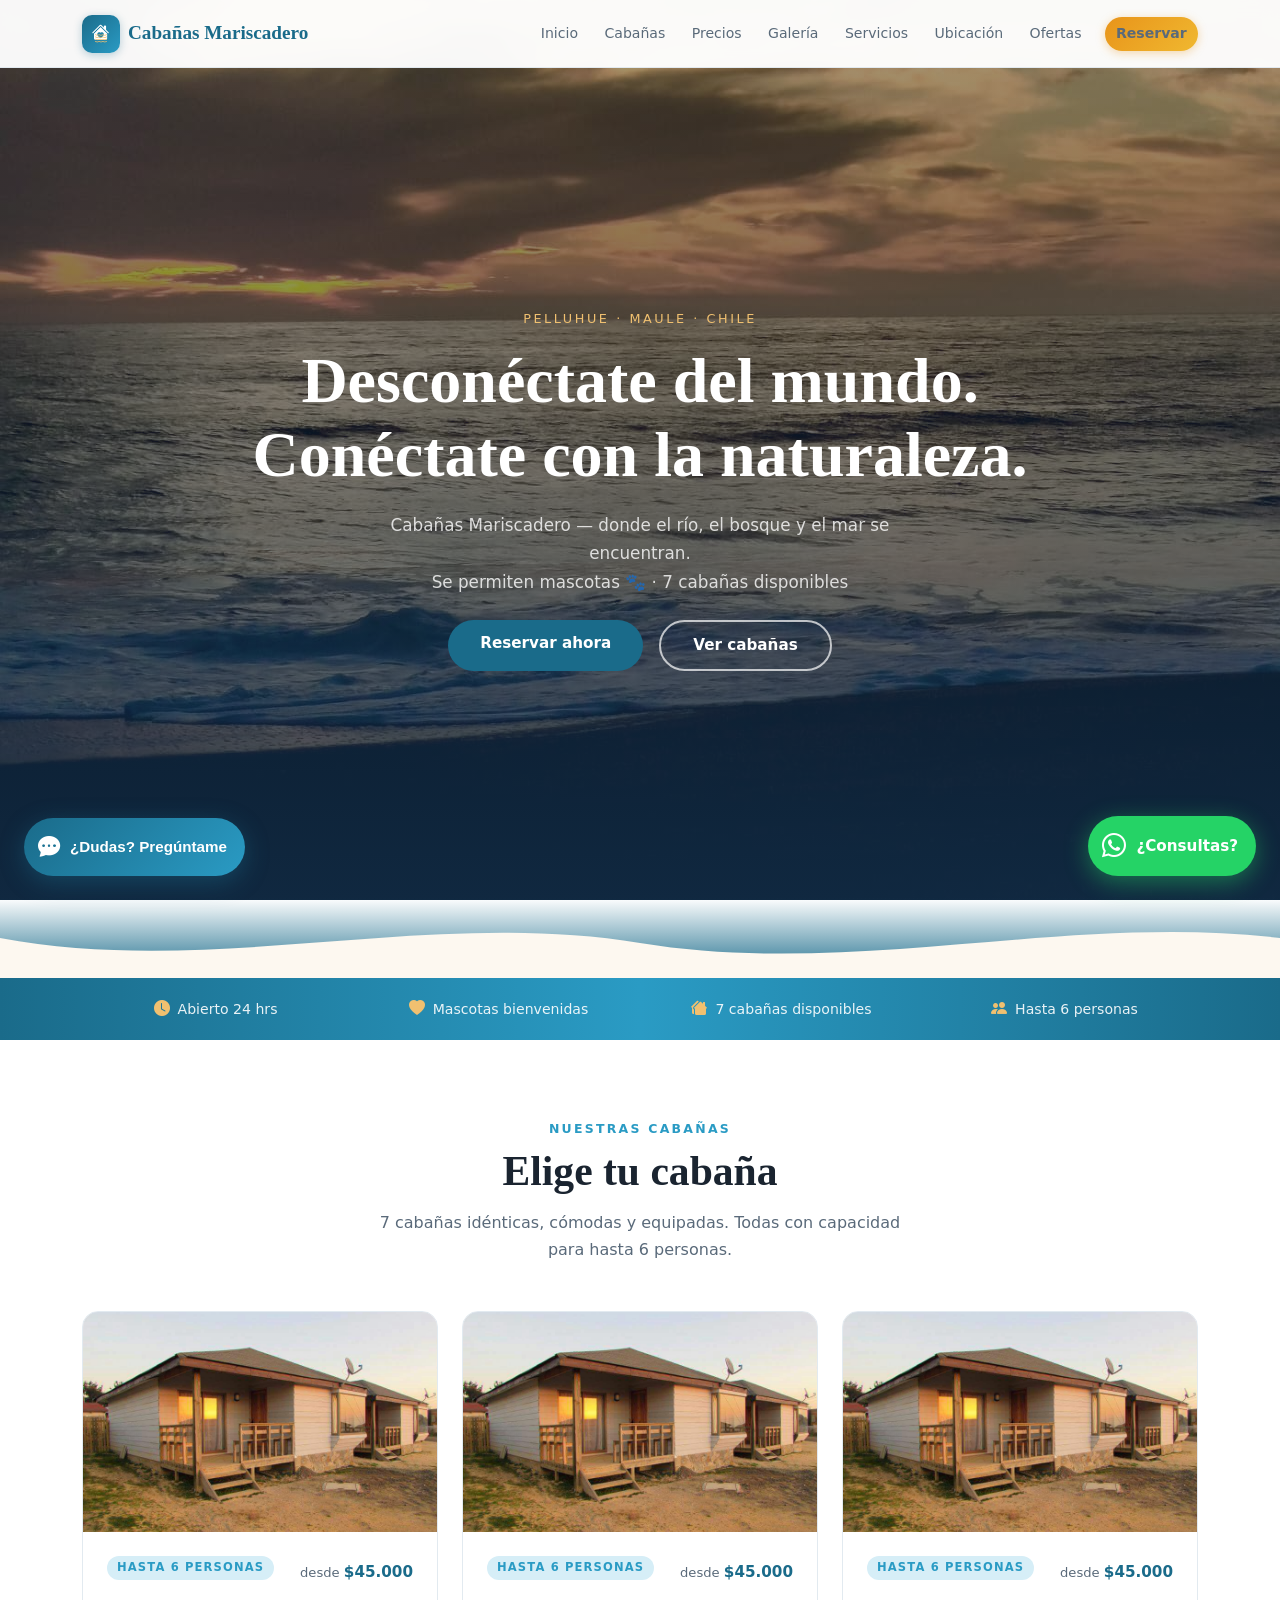
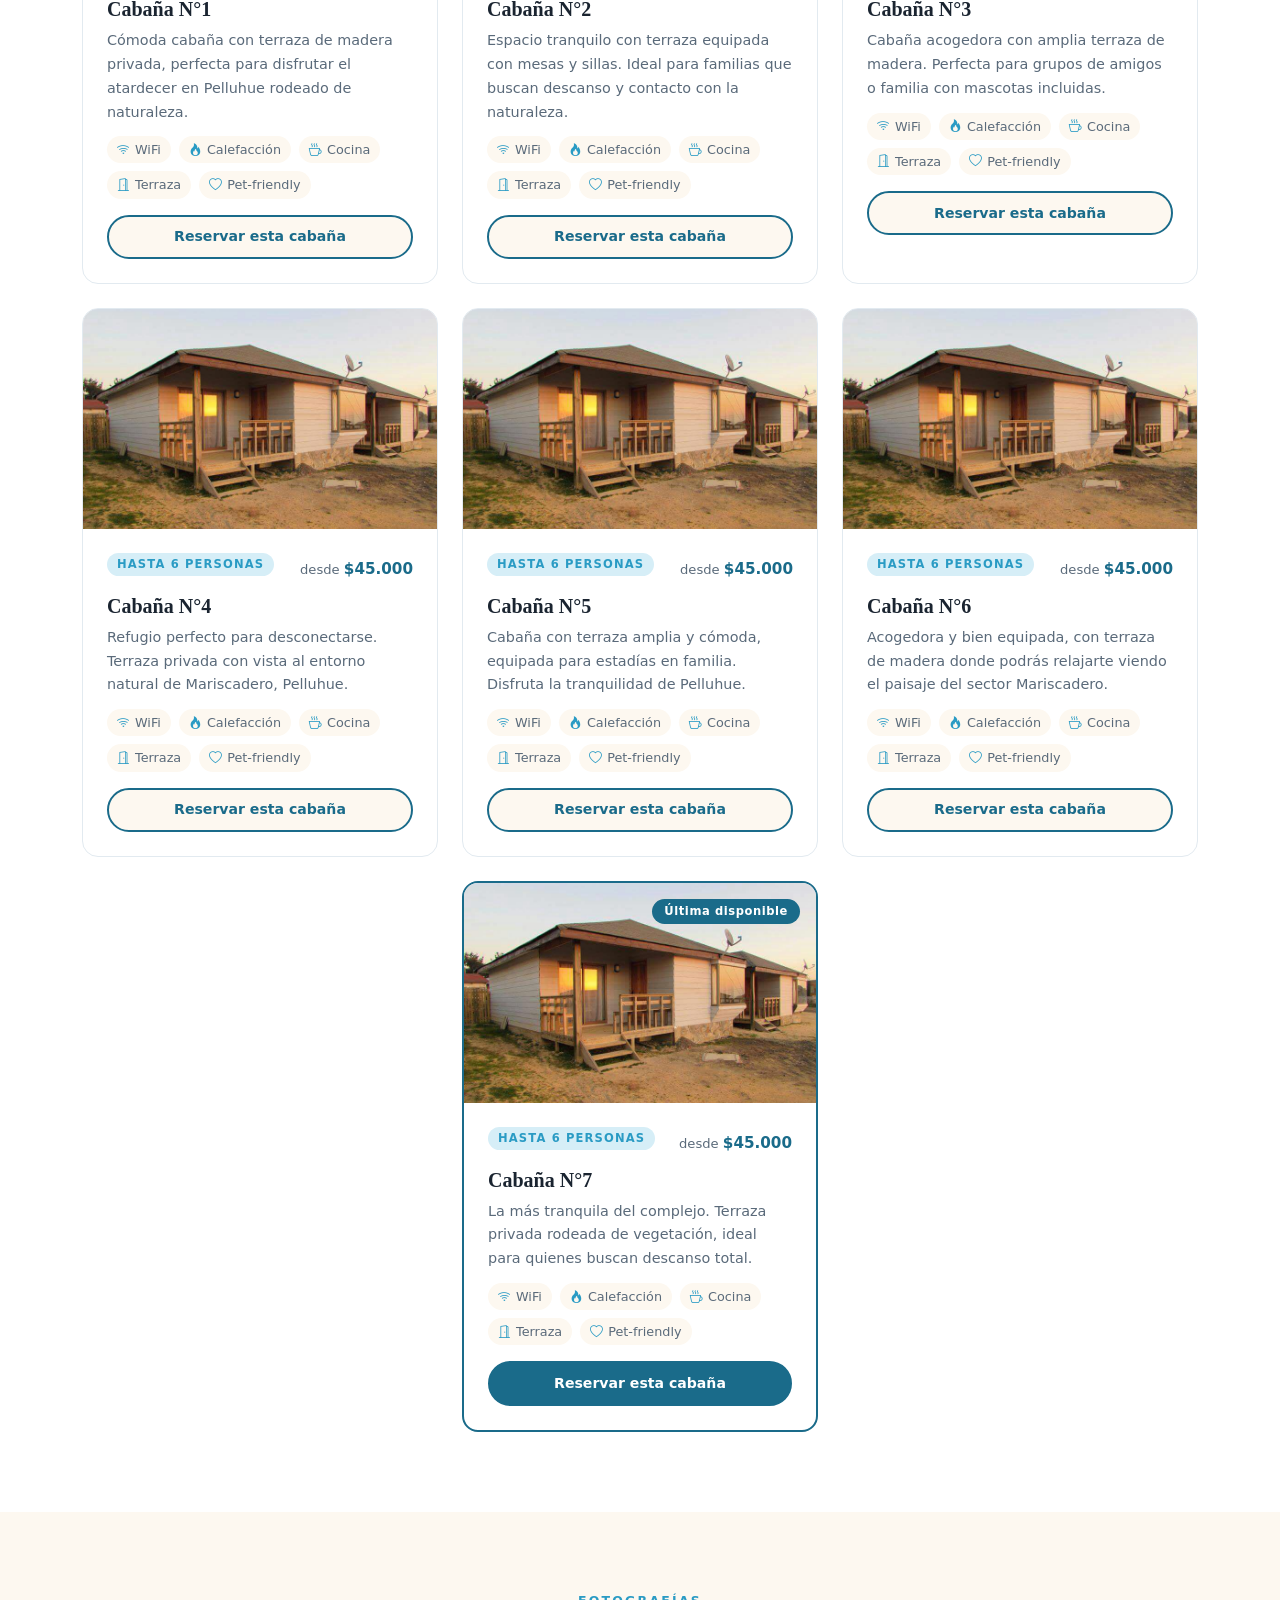
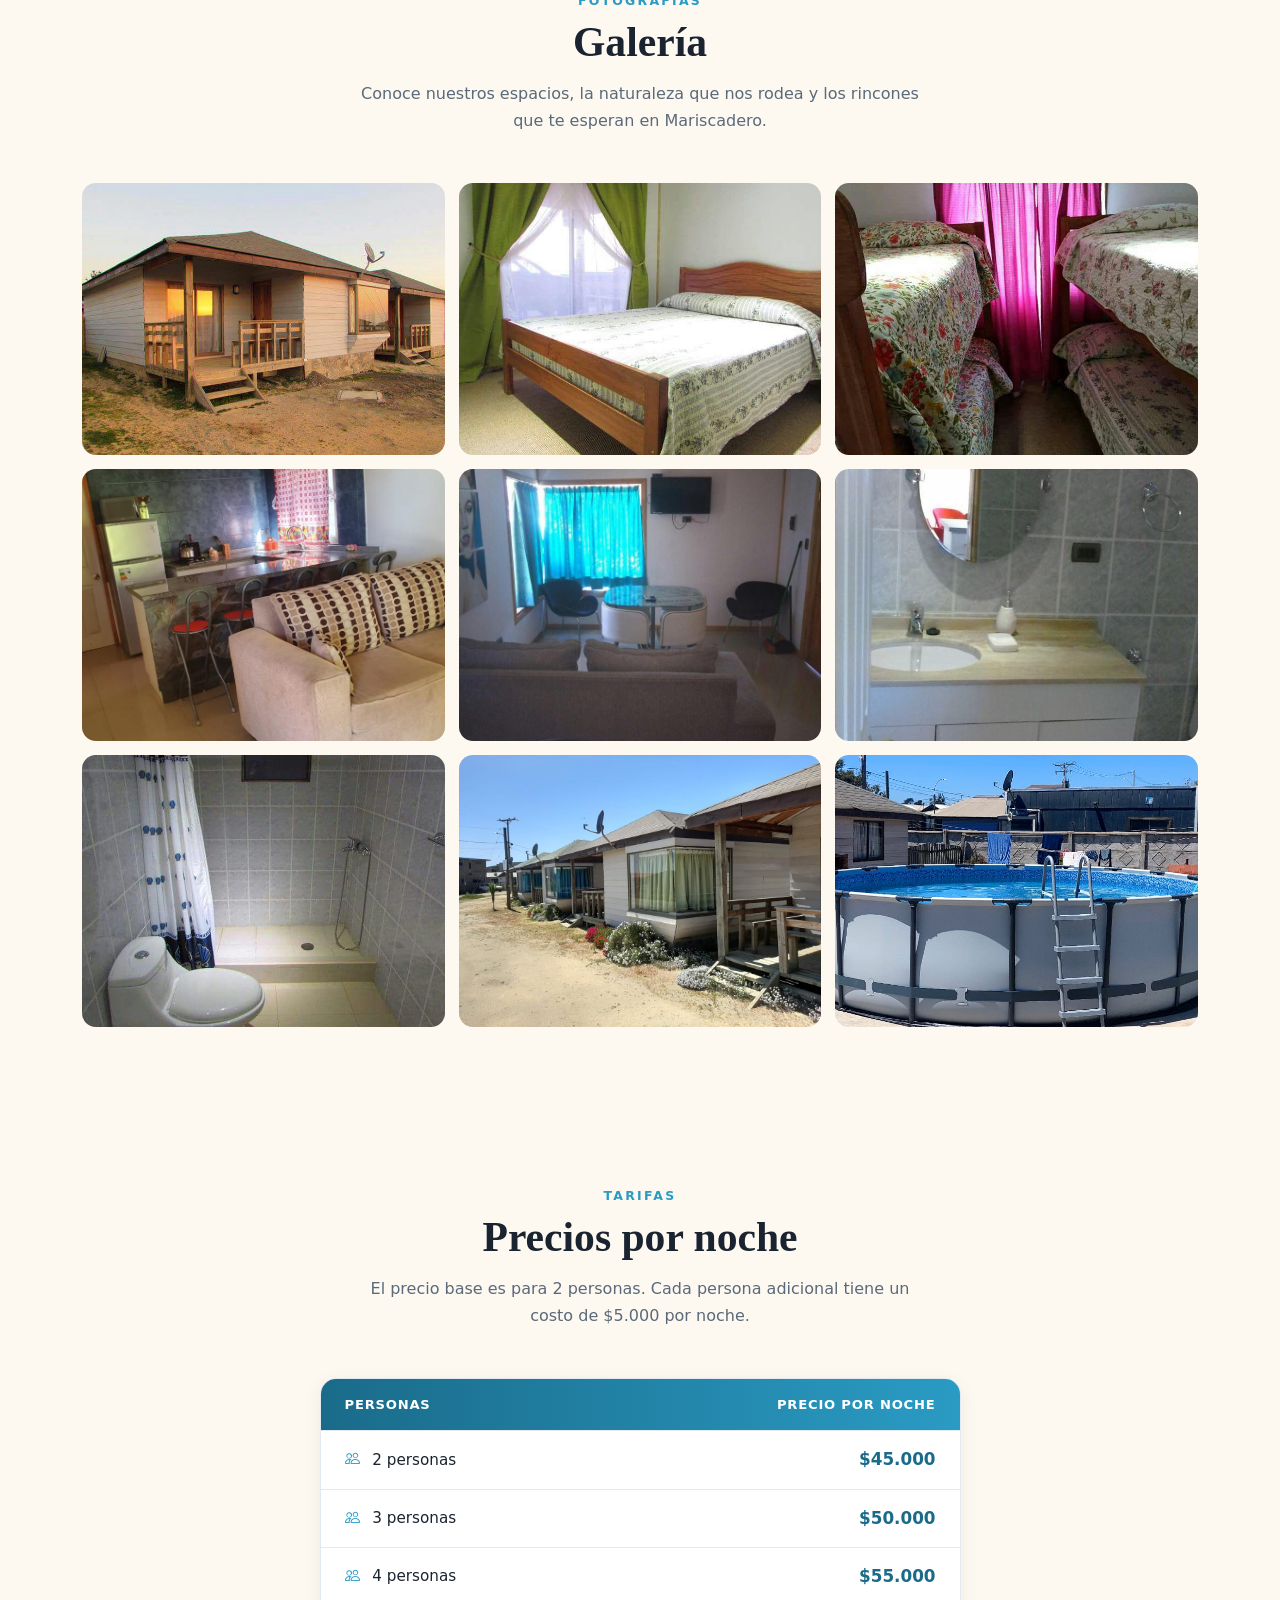
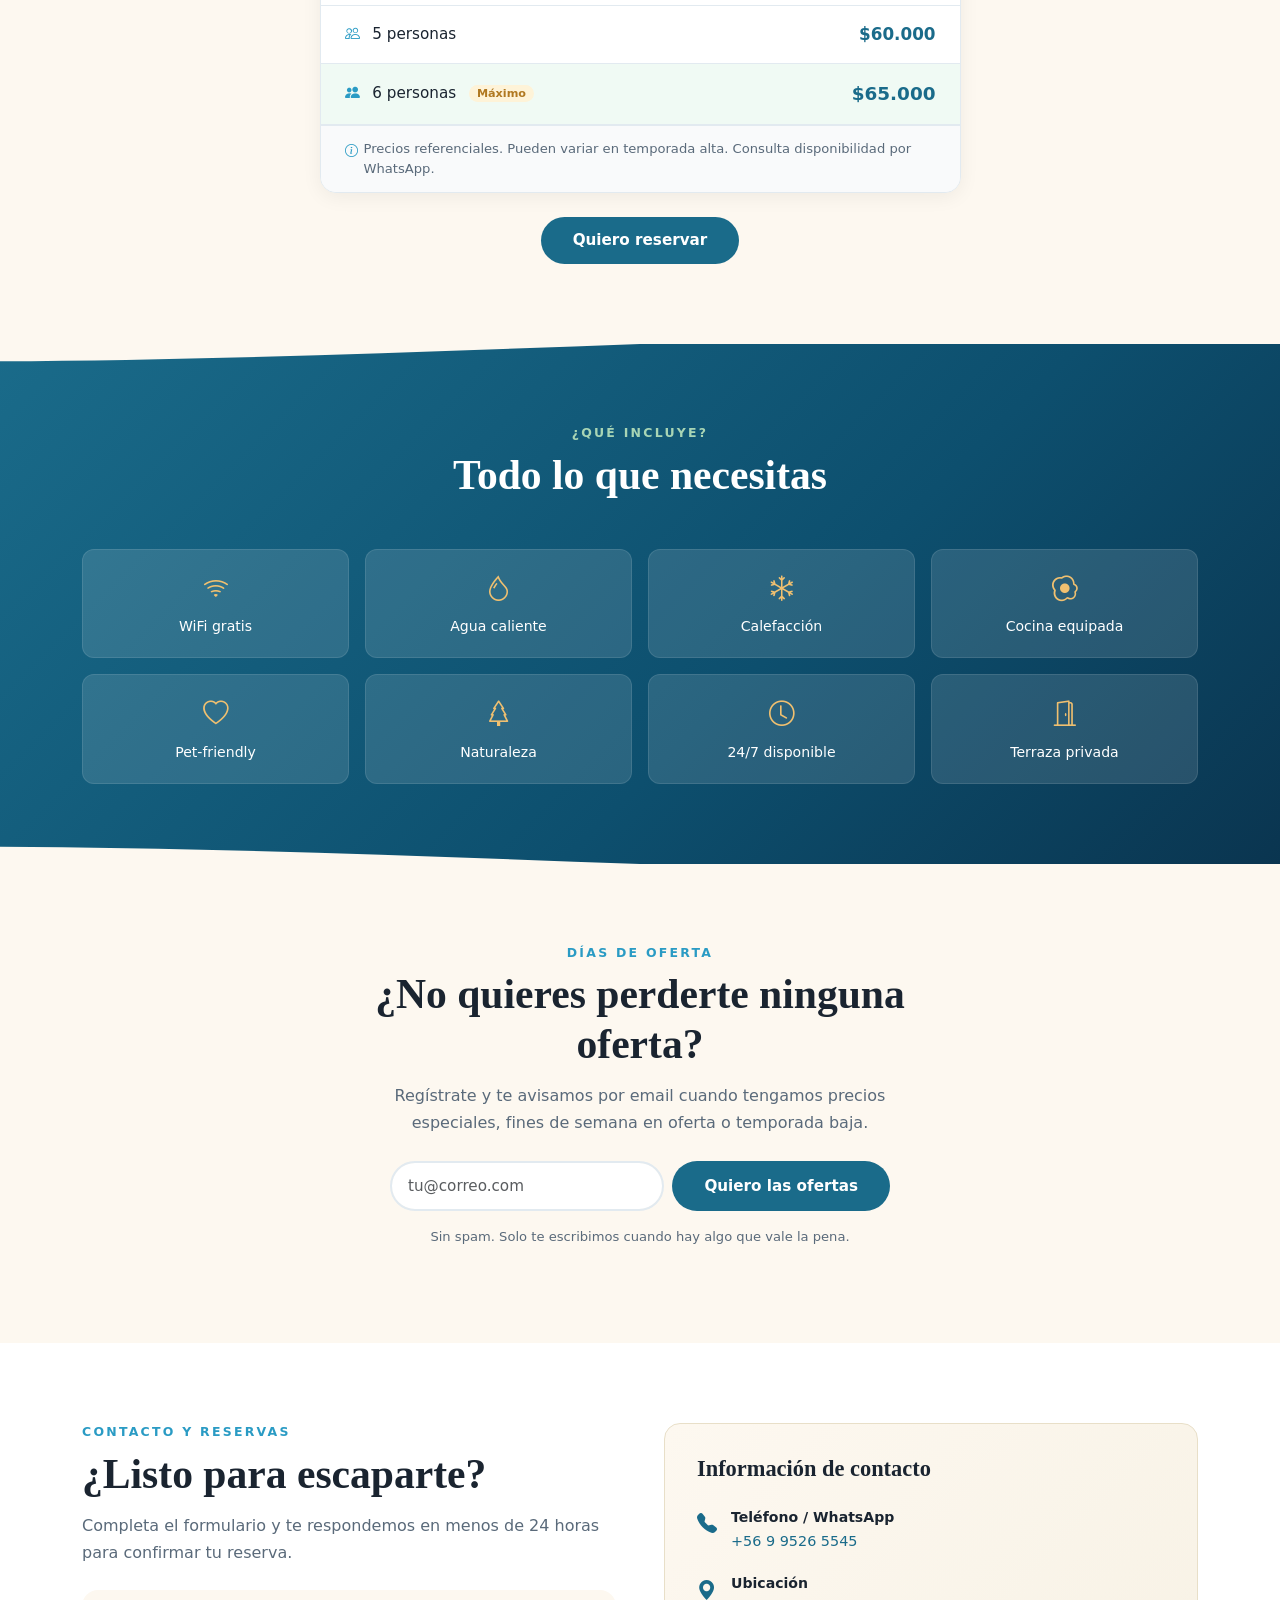
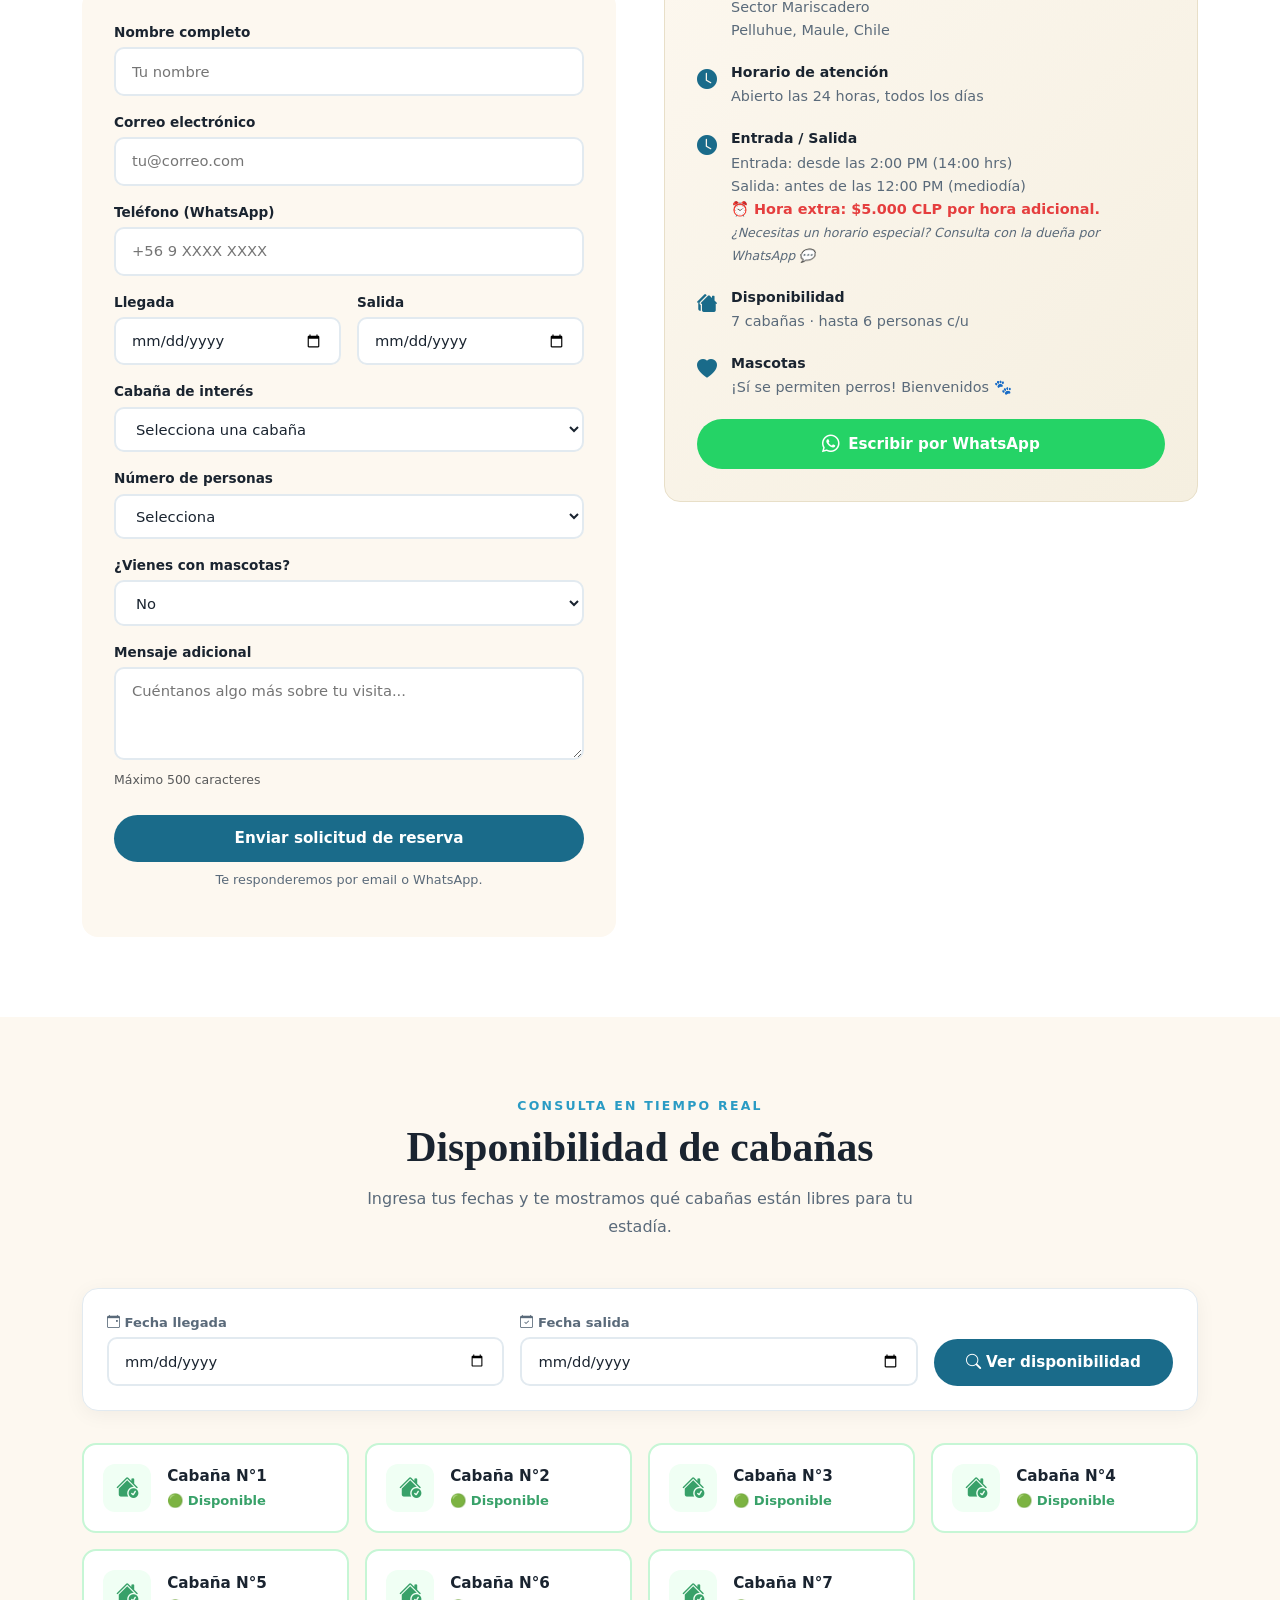
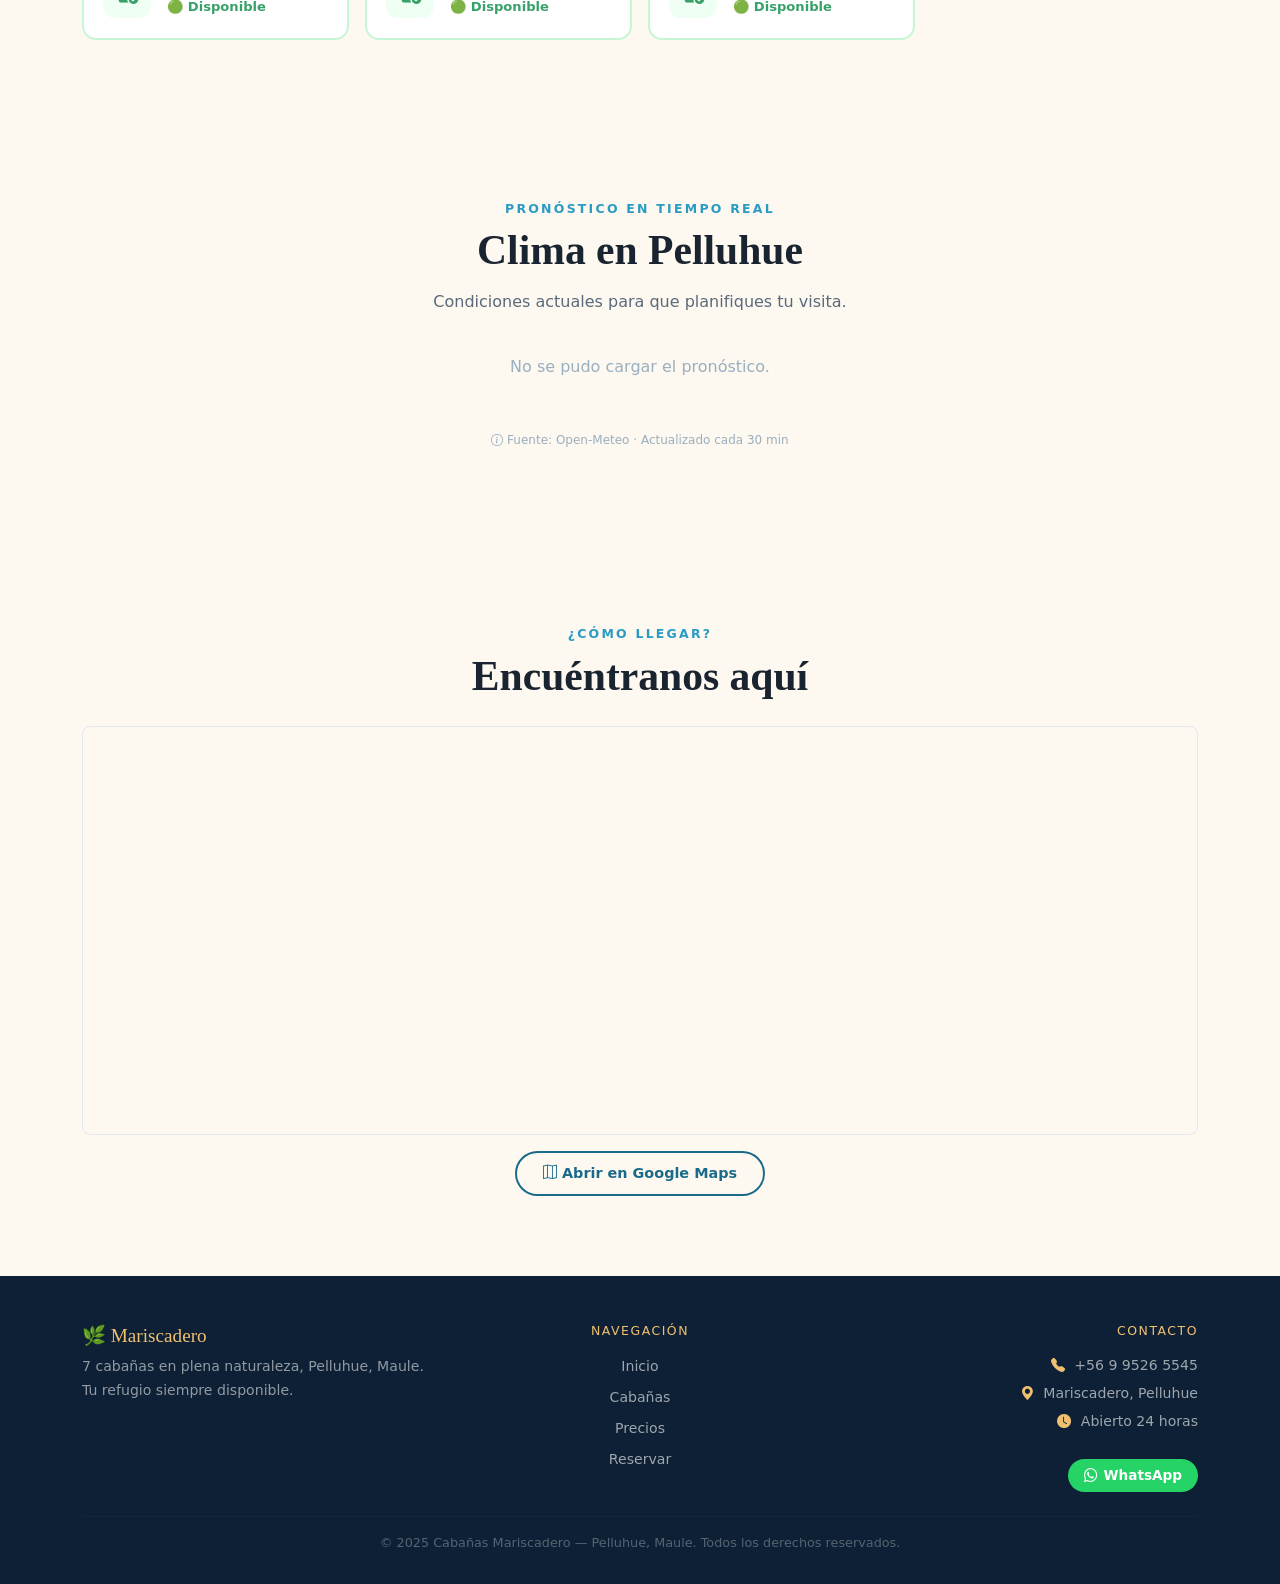
==== commit 9829d691: "Update index.html" ====
--- a/index.html
+++ b/index.html
@@ -22,7 +22,7 @@
     script-src 'self' 'unsafe-inline' https://cdn.jsdelivr.net;
     img-src 'self' data: https://images.unsplash.com https://maps.googleapis.com https://maps.gstatic.com;
     frame-src https://www.google.com;
-    connect-src 'self' https://formspree.io https://wa.me https://mariscadero-api.franciscopersonalolate.workers.dev https://api.open-meteo.com;
+    connect-src 'self' https://formspree.io https://wa.me https://mariscadero-api.cabanasmariscaderooficial.workers.dev https://api.open-meteo.com;
   " />
   <link rel="stylesheet" href="https://cdn.jsdelivr.net/npm/bootstrap@5.3.3/dist/css/bootstrap.min.css" />
   <link rel="stylesheet" href="https://cdn.jsdelivr.net/npm/bootstrap-icons@1.11.3/font/bootstrap-icons.min.css" />
@@ -939,9 +939,6 @@
       <hr class="footer-hr mt-4" />
       <p class="footer-copy text-center mt-3">
         &copy; 2025 Cabañas Mariscadero — Pelluhue, Maule. Todos los derechos reservados.
-        <a href="Disponibilidad.html" title="" aria-label="" style="color: rgba(255,255,255,0.15); text-decoration: none; margin-left: 10px; font-size: 0.8rem; transition: color 0.3s;" onmouseover="this.style.color='rgba(255,255,255,0.4)'" onmouseout="this.style.color='rgba(255,255,255,0.15)'">
-          <i class="bi bi-gear-fill"></i>
-        </a>
       </p>
     </div>
   </footer>
@@ -1380,7 +1377,7 @@
   </script>
 
   <script>
-    const WORKER_URL = 'https://mariscadero-api.franciscopersonalolate.workers.dev';
+    const WORKER_URL = 'https://mariscadero-api.cabanasmariscaderooficial.workers.dev';
 
     const API_URL_PUBLIC = `${WORKER_URL}/reservas`;
     let reservasCache = null;
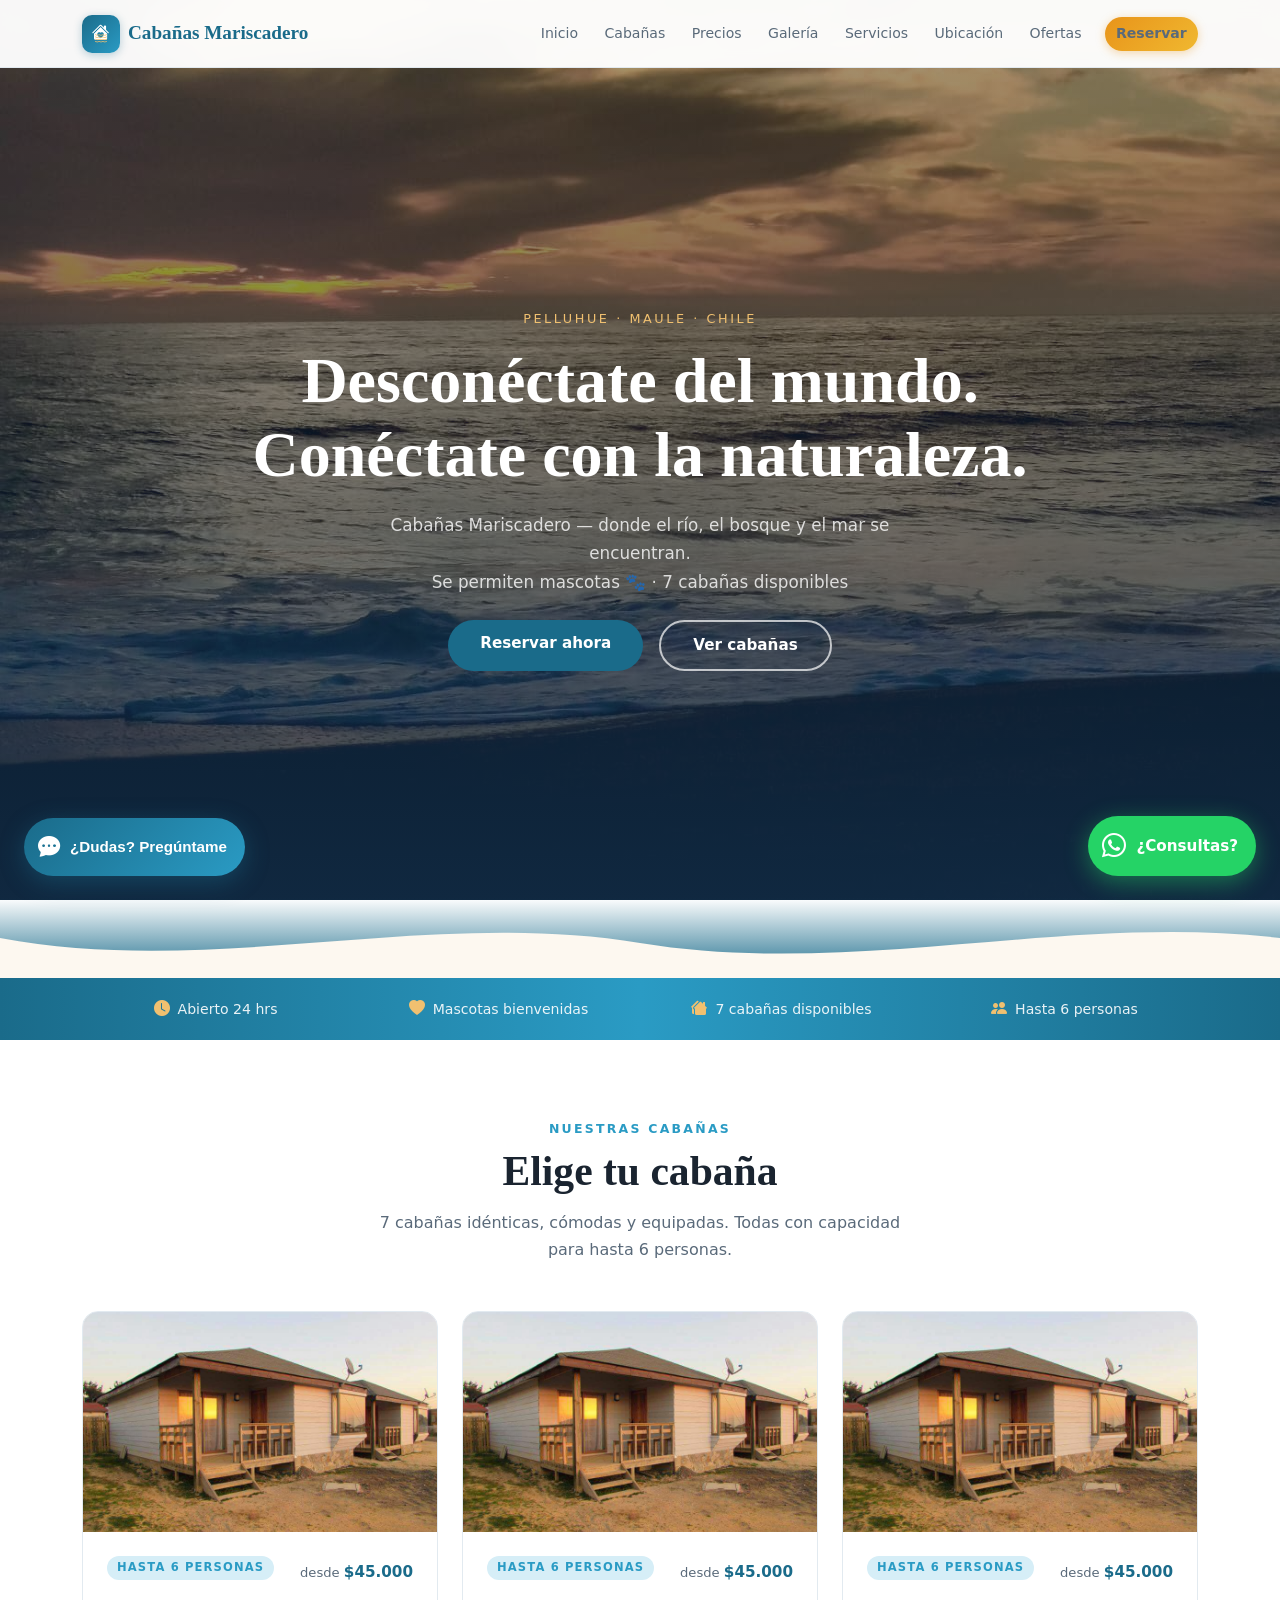
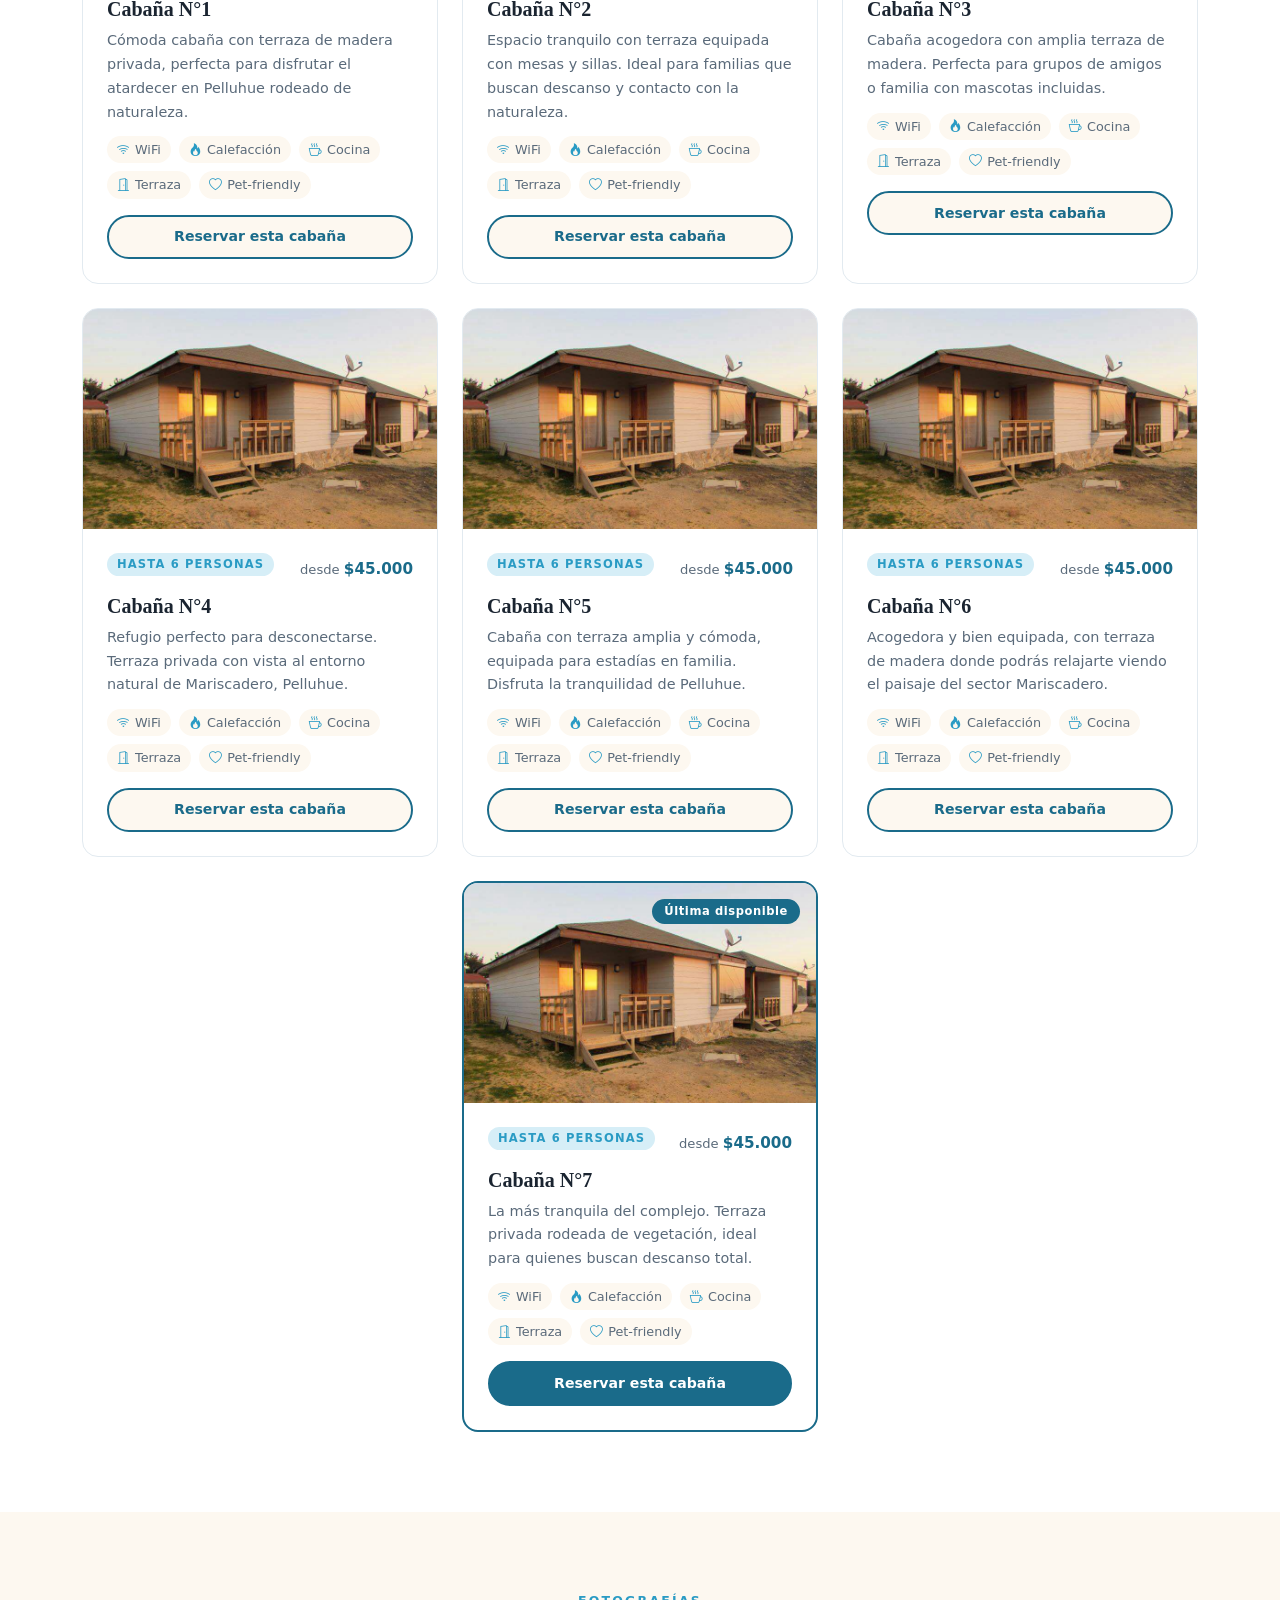
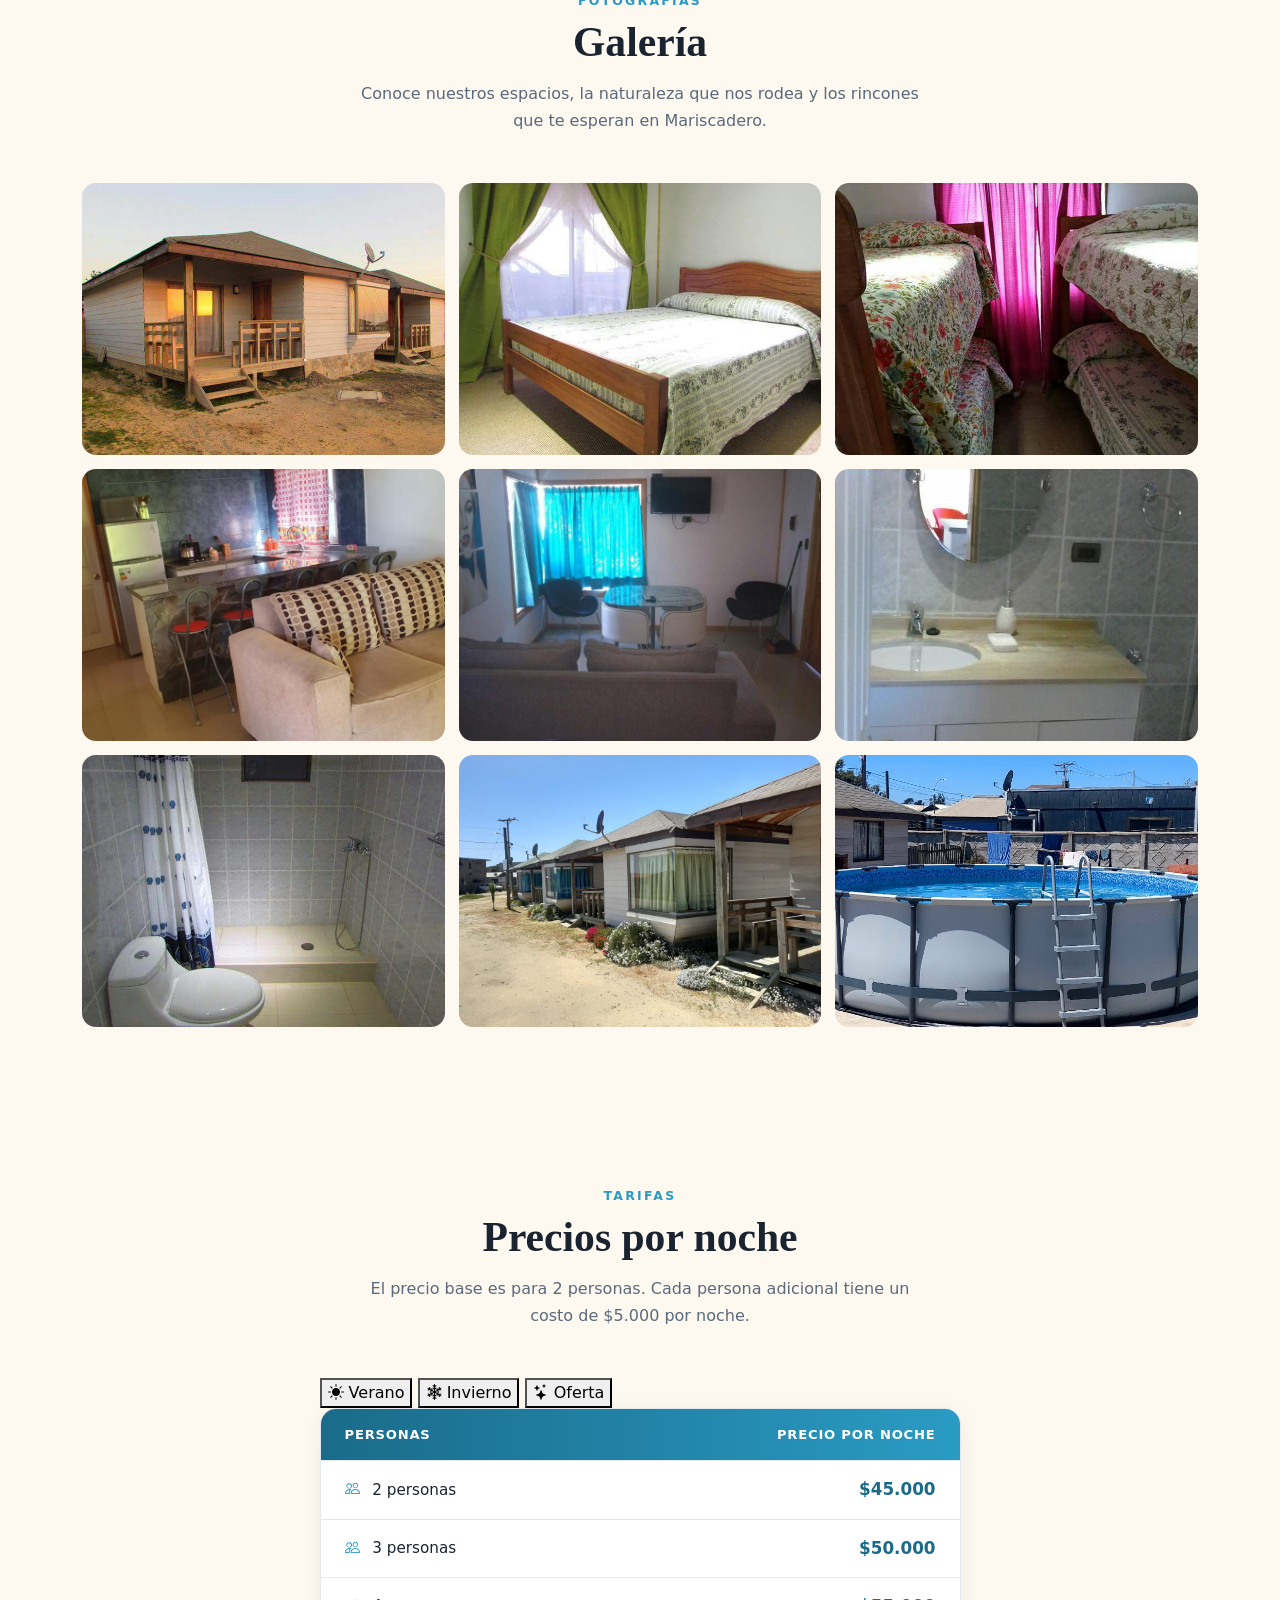
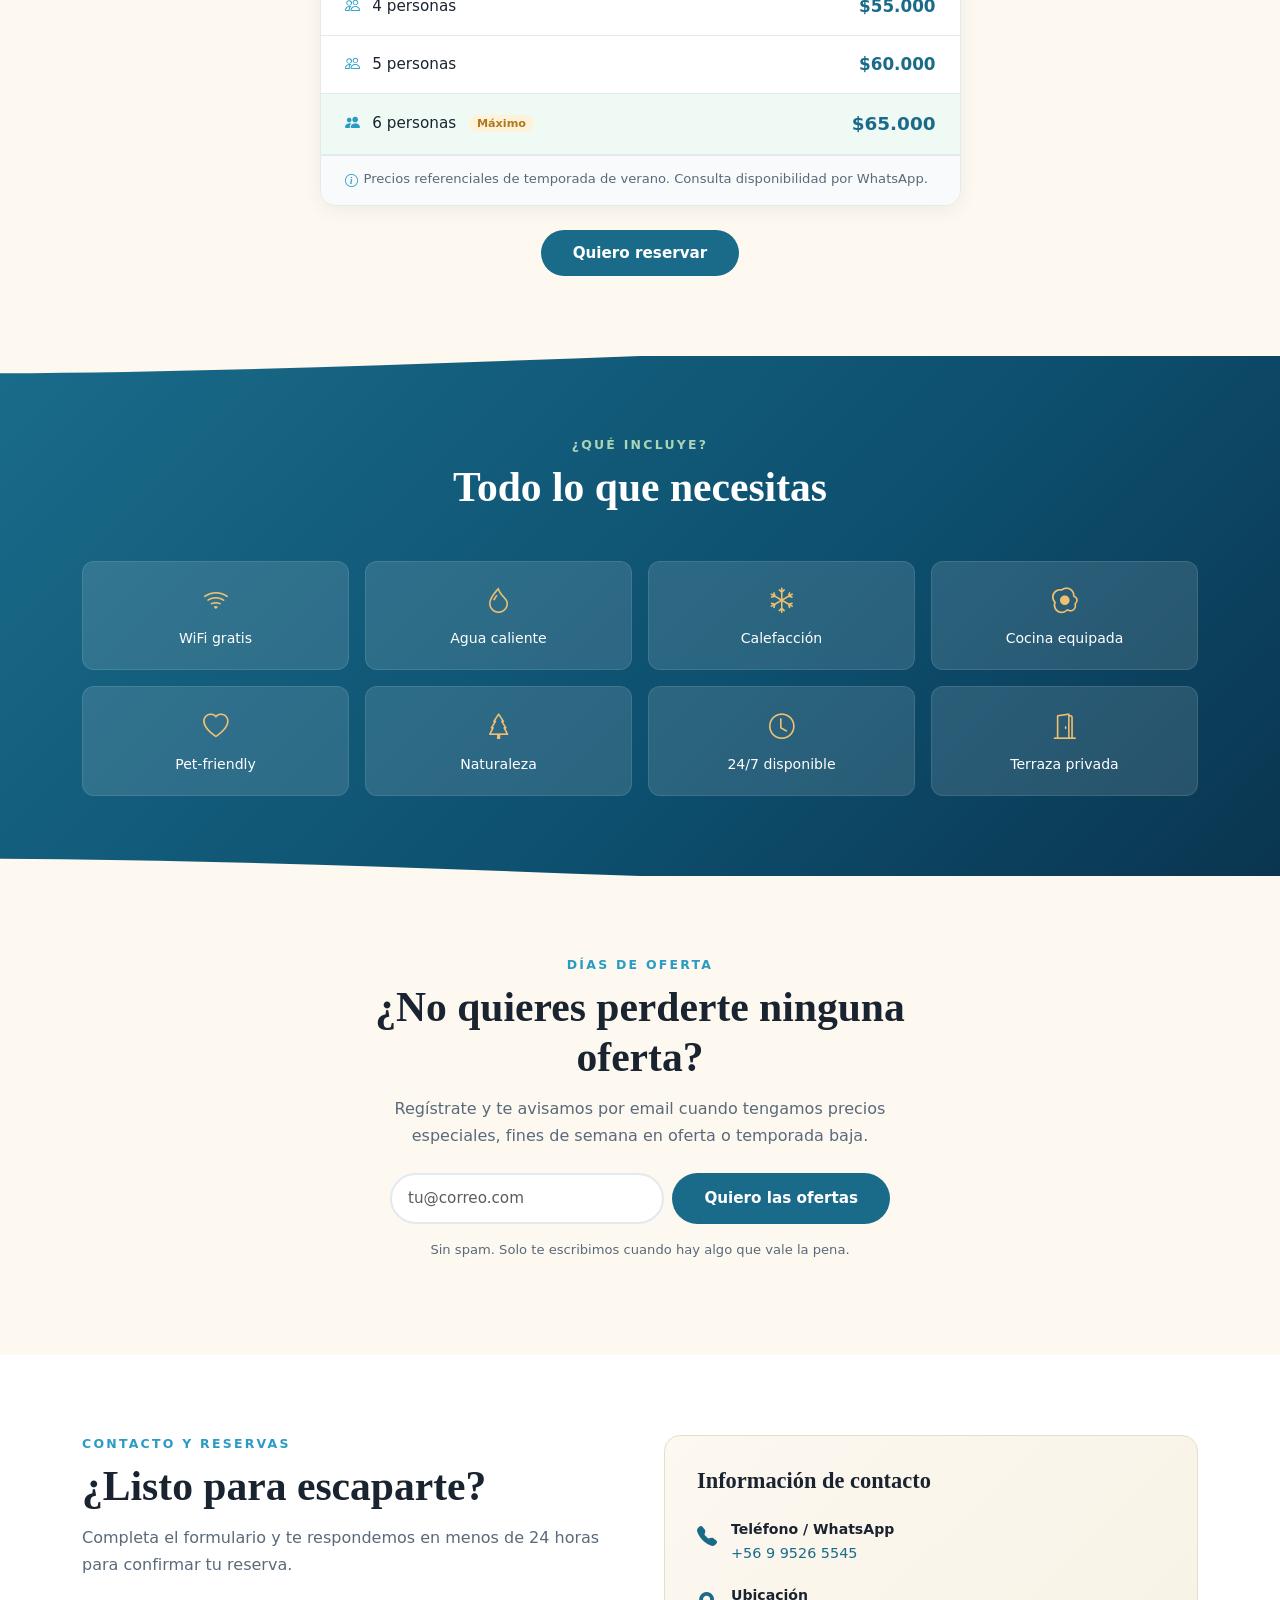
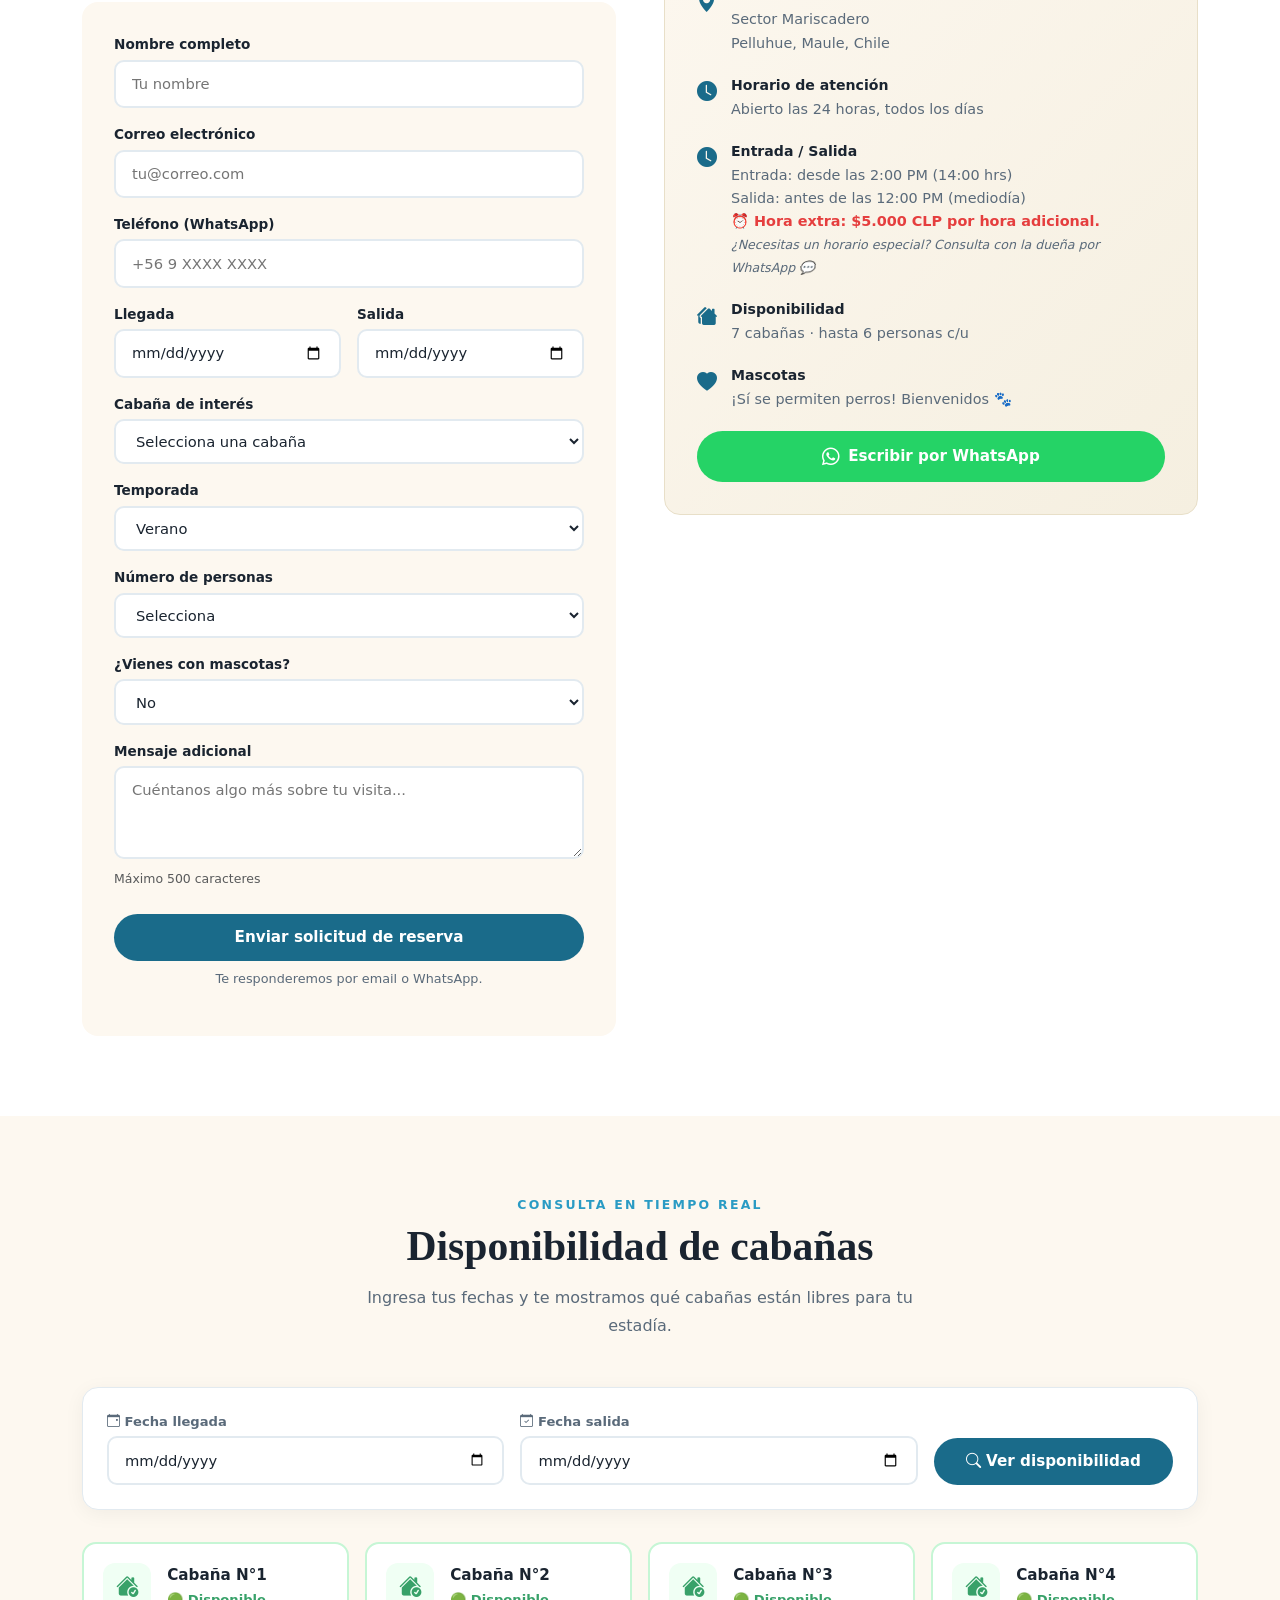
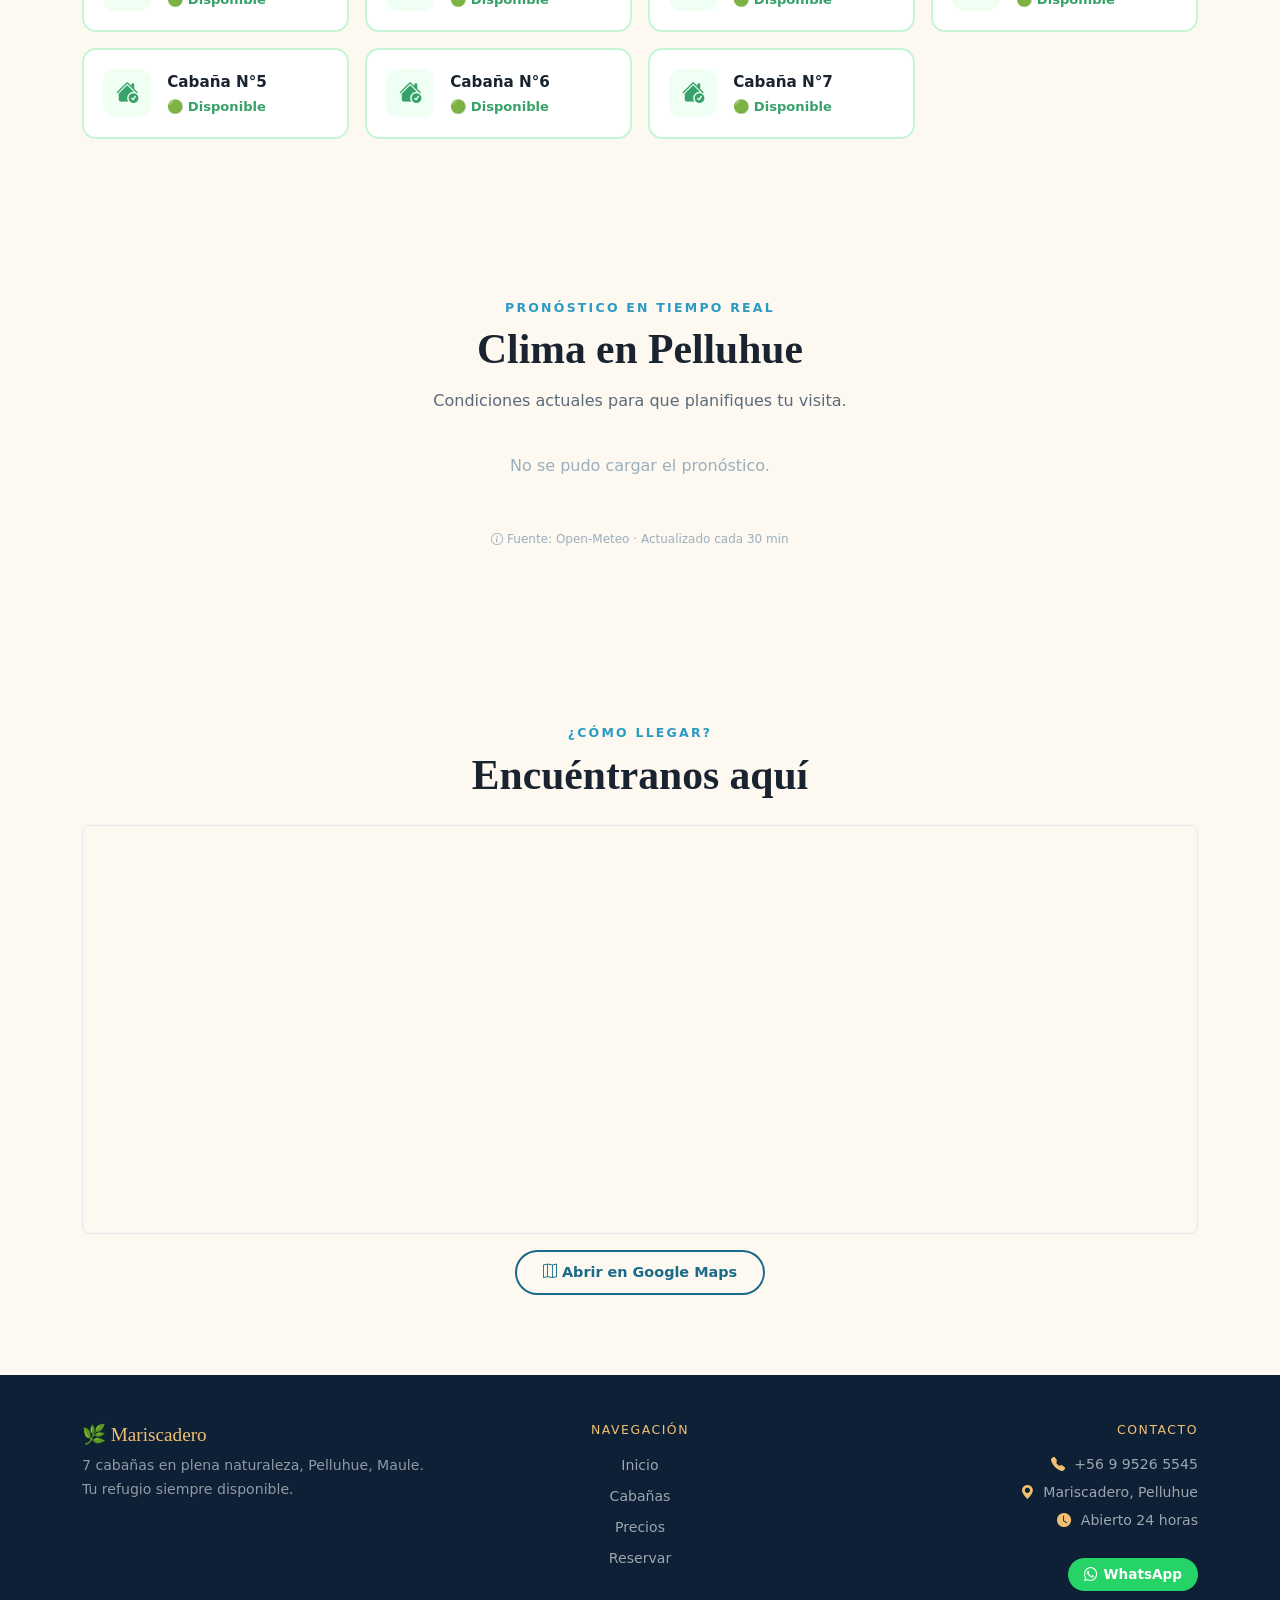
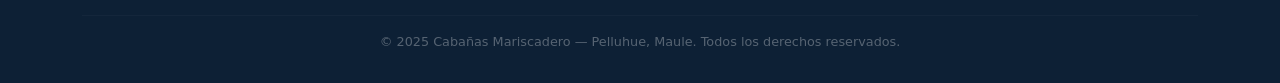
==== commit 11ee3fd8: "Update index.html" ====
--- a/index.html
+++ b/index.html
@@ -408,7 +408,21 @@
       </div>
       <div class="row justify-content-center">
         <div class="col-lg-7">
-          <div class="tabla-precios">
+
+          <div class="precio-tabs" role="tablist">
+            <button type="button" class="precio-tab active" data-tab="verano" onclick="cambiarTabPrecio('verano')">
+              <i class="bi bi-sun-fill"></i> Verano
+            </button>
+            <button type="button" class="precio-tab" data-tab="invierno" onclick="cambiarTabPrecio('invierno')">
+              <i class="bi bi-snow2"></i> Invierno
+            </button>
+            <button type="button" class="precio-tab precio-tab-oferta" data-tab="oferta" onclick="cambiarTabPrecio('oferta')">
+              <i class="bi bi-stars"></i> Oferta
+            </button>
+          </div>
+
+          <!-- TABLA VERANO -->
+          <div class="tabla-precios precio-panel" id="panel-verano">
             <div class="precio-fila precio-fila-header">
               <span>Personas</span>
               <span>Precio por noche</span>
@@ -434,10 +448,62 @@
               <span class="precio-valor">$65.000</span>
             </div>
             <div class="precio-nota">
-              <i class="bi bi-info-circle"></i> Precios referenciales. Pueden variar en temporada alta. Consulta
+              <i class="bi bi-info-circle"></i> Precios referenciales de temporada de verano. Consulta
               disponibilidad por WhatsApp.
             </div>
           </div>
+
+          <!-- TABLA INVIERNO -->
+          <div class="tabla-precios precio-panel" id="panel-invierno" style="display:none">
+            <div class="precio-fila precio-fila-header">
+              <span>Personas</span>
+              <span>Precio por noche</span>
+            </div>
+            <div class="precio-fila">
+              <span><i class="bi bi-people"></i> 2 personas</span>
+              <span class="precio-valor">$40.000</span>
+            </div>
+            <div class="precio-fila">
+              <span><i class="bi bi-people"></i> 3 personas</span>
+              <span class="precio-valor">$45.000</span>
+            </div>
+            <div class="precio-fila">
+              <span><i class="bi bi-people"></i> 4 personas</span>
+              <span class="precio-valor">$50.000</span>
+            </div>
+            <div class="precio-fila">
+              <span><i class="bi bi-people"></i> 5 personas</span>
+              <span class="precio-valor">$55.000</span>
+            </div>
+            <div class="precio-fila precio-fila-max">
+              <span><i class="bi bi-people-fill"></i> 6 personas <span class="badge-max">Máximo</span></span>
+              <span class="precio-valor">$60.000</span>
+            </div>
+            <div class="precio-nota">
+              <i class="bi bi-info-circle"></i> Precios referenciales de temporada de invierno. Consulta
+              disponibilidad por WhatsApp.
+            </div>
+          </div>
+
+          <!-- OFERTA -->
+          <div class="tabla-precios precio-panel" id="panel-oferta" style="display:none">
+            <div class="oferta-card">
+              <span class="badge-oferta"><i class="bi bi-stars"></i> Oferta especial</span>
+              <h3 class="oferta-precio">$60.000<span>total</span></h3>
+              <p class="oferta-desc">2 noches · Pareja (2 personas) · de Lunes a Jueves</p>
+              <ul class="oferta-detalles">
+                <li><i class="bi bi-check-circle-fill"></i> Válido de lunes a jueves</li>
+                <li><i class="bi bi-check-circle-fill"></i> 2 noches de estadía</li>
+                <li><i class="bi bi-check-circle-fill"></i> Hasta 2 personas</li>
+                <li><i class="bi bi-check-circle-fill"></i> Sujeto a disponibilidad</li>
+              </ul>
+            </div>
+            <div class="precio-nota">
+              <i class="bi bi-info-circle"></i> Oferta sujeta a disponibilidad y no acumulable con otras
+              promociones. Consulta por WhatsApp para reservar.
+            </div>
+          </div>
+
           <div class="text-center mt-4">
             <a href="#reserva" class="btn btn-primary-lp">Quiero reservar</a>
           </div>
@@ -445,6 +511,15 @@
       </div>
     </div>
   </section>
+
+  <script>
+    function cambiarTabPrecio(tab) {
+      document.querySelectorAll('.precio-tab').forEach(btn => btn.classList.remove('active'));
+      document.querySelector('.precio-tab[data-tab="' + tab + '"]').classList.add('active');
+      document.querySelectorAll('.precio-panel').forEach(panel => panel.style.display = 'none');
+      document.getElementById('panel-' + tab).style.display = 'block';
+    }
+  </script>
 
   
   <section id="servicios" class="section-lp section-verde">
@@ -556,14 +631,22 @@
             </select>
           </div>
           <div class="mb-3">
+            <label class="form-label-lp">Temporada</label>
+            <select name="temporada" class="input-lp" id="selectTemporada" onchange="calcularPrecio()">
+              <option value="verano">Verano</option>
+              <option value="invierno">Invierno</option>
+              <option value="oferta">Oferta (2 noches, pareja, Lun-Jue)</option>
+            </select>
+          </div>
+          <div class="mb-3">
             <label class="form-label-lp">Número de personas</label>
             <select name="personas" class="input-lp" id="selectPersonas" onchange="calcularPrecio()">
               <option value="">Selecciona</option>
-              <option value="2">2 personas — $45.000</option>
-              <option value="3">3 personas — $50.000</option>
-              <option value="4">4 personas — $55.000</option>
-              <option value="5">5 personas — $60.000</option>
-              <option value="6">6 personas — $65.000</option>
+              <option value="2">2 personas</option>
+              <option value="3">3 personas</option>
+              <option value="4">4 personas</option>
+              <option value="5">5 personas</option>
+              <option value="6">6 personas</option>
             </select>
           </div>
           <div class="mb-3" id="precioEstimado" style="display:none">
@@ -945,14 +1028,34 @@
 
   <script src="https://cdn.jsdelivr.net/npm/bootstrap@5.3.3/dist/js/bootstrap.bundle.min.js"></script>
   <script>
-    const precios = { 2: 45000, 3: 50000, 4: 55000, 5: 60000, 6: 65000 };
+    const precios = {
+      verano:   { 2: 45000, 3: 50000, 4: 55000, 5: 60000, 6: 65000 },
+      invierno: { 2: 40000, 3: 45000, 4: 50000, 5: 55000, 6: 60000 }
+    };
     function calcularPrecio() {
-      const sel = document.getElementById('selectPersonas');
+      const selPersonas = document.getElementById('selectPersonas');
+      const selTemporada = document.getElementById('selectTemporada');
       const box = document.getElementById('precioEstimado');
       const txt = document.getElementById('precioTexto');
-      const val = parseInt(sel.value);
-      if (val && precios[val]) {
-        txt.textContent = '$' + precios[val].toLocaleString('es-CL') + ' / noche';
+      const temporada = selTemporada.value;
+      const val = parseInt(selPersonas.value);
+
+      if (temporada === 'oferta') {
+        if (val && val <= 2) {
+          txt.textContent = '$60.000 total por 2 noches (Lun-Jue, pareja)';
+          box.style.display = 'block';
+        } else if (val) {
+          txt.textContent = 'La oferta solo aplica para 2 personas. Selecciona Verano o Invierno.';
+          box.style.display = 'block';
+        } else {
+          box.style.display = 'none';
+        }
+        return;
+      }
+
+      const tabla = precios[temporada] || precios.verano;
+      if (val && tabla[val]) {
+        txt.textContent = '$' + tabla[val].toLocaleString('es-CL') + ' / noche';
         box.style.display = 'block';
       } else {
         box.style.display = 'none';
@@ -1924,13 +2027,23 @@
 - Todas tienen terraza privada de maderaF
 - Se permiten mascotas (pet-friendly) 🐾
 
-💰 PRECIOS POR NOCHE (temporada estándar):
+💰 PRECIOS POR NOCHE — TEMPORADA VERANO:
 - 2 personas: $45.000 CLP
 - 3 personas: $50.000 CLP
 - 4 personas: $55.000 CLP
 - 5 personas: $60.000 CLP
 - 6 personas: $65.000 CLP
-- Los precios pueden variar en temporada alta (verano, festivos)
+
+❄️ PRECIOS POR NOCHE — TEMPORADA INVIERNO:
+- 2 personas: $40.000 CLP
+- 3 personas: $45.000 CLP
+- 4 personas: $50.000 CLP
+- 5 personas: $55.000 CLP
+- 6 personas: $60.000 CLP
+
+⭐ OFERTA ESPECIAL:
+- $60.000 CLP total por 2 noches, de Lunes a Jueves, para pareja (2 personas)
+- Sujeta a disponibilidad, no acumulable con otras promociones
 
 🛎️ SERVICIOS INCLUIDOS:
 - WiFi gratis
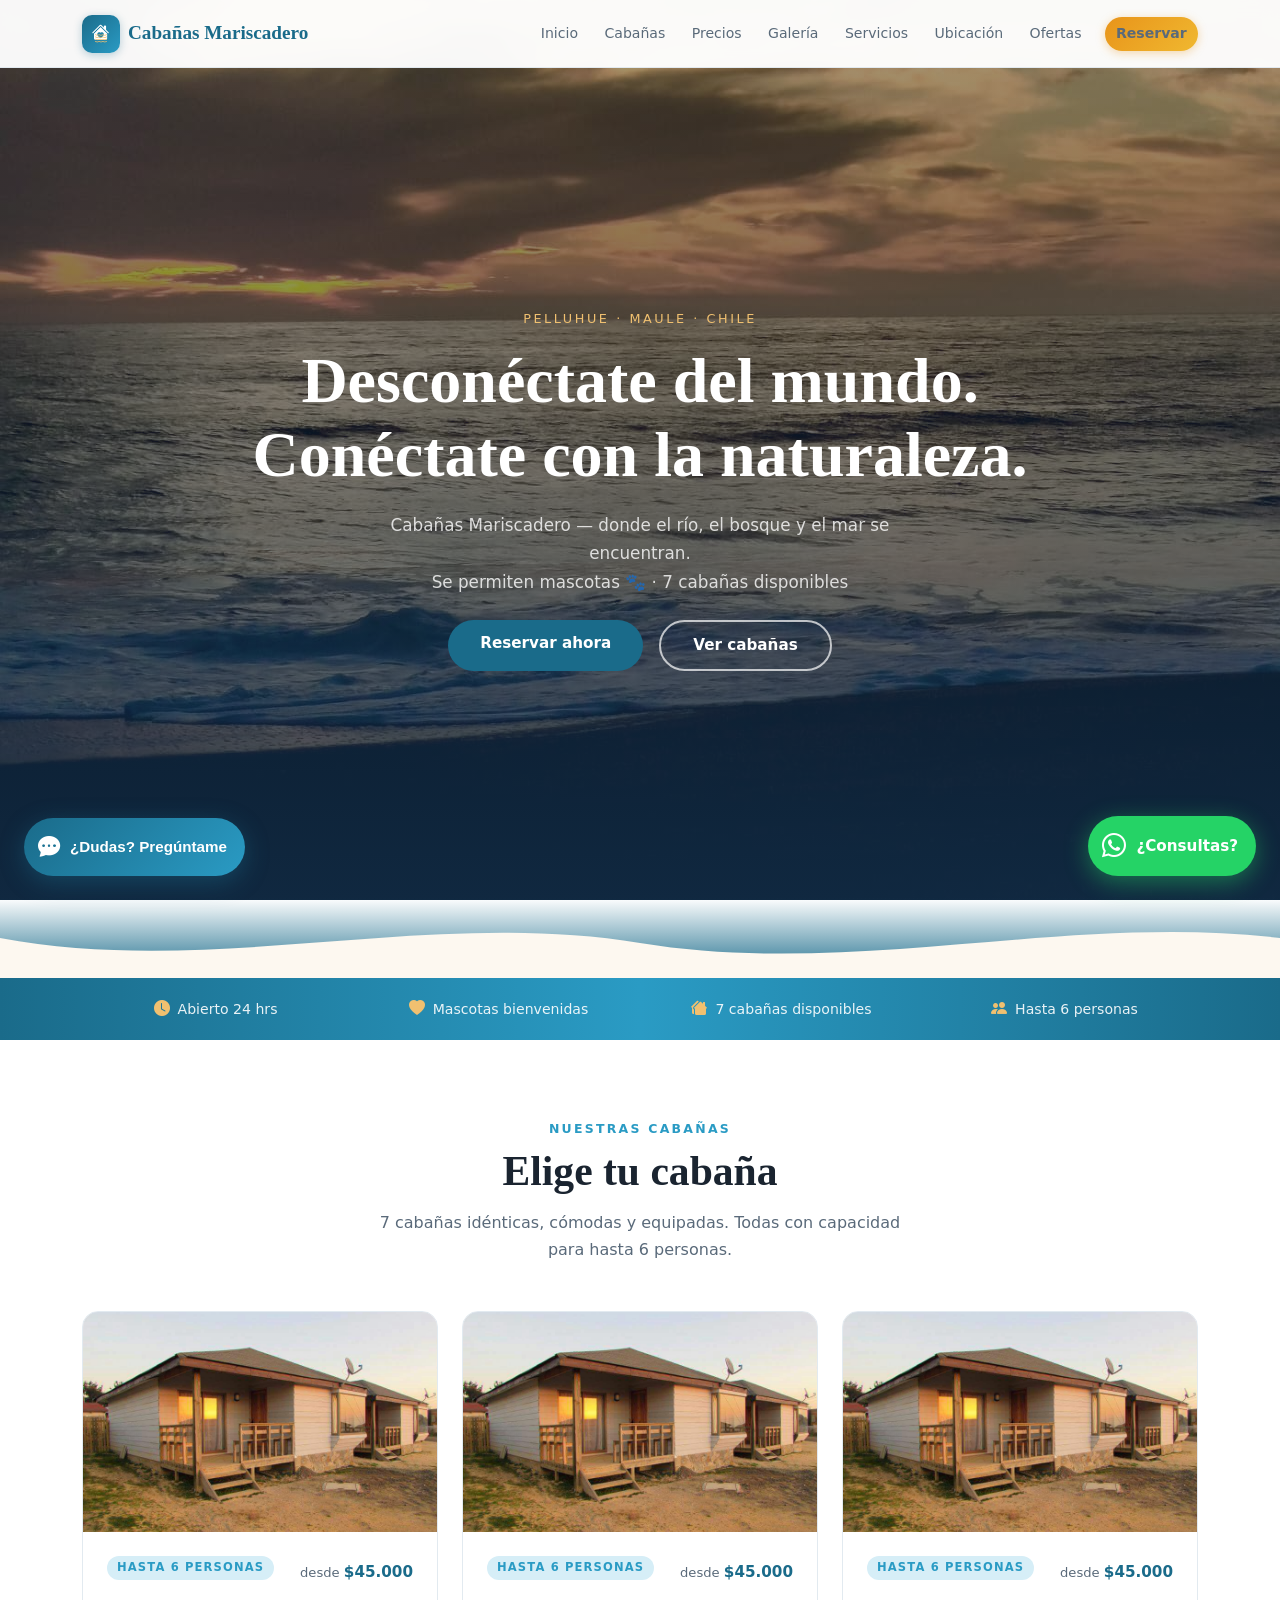
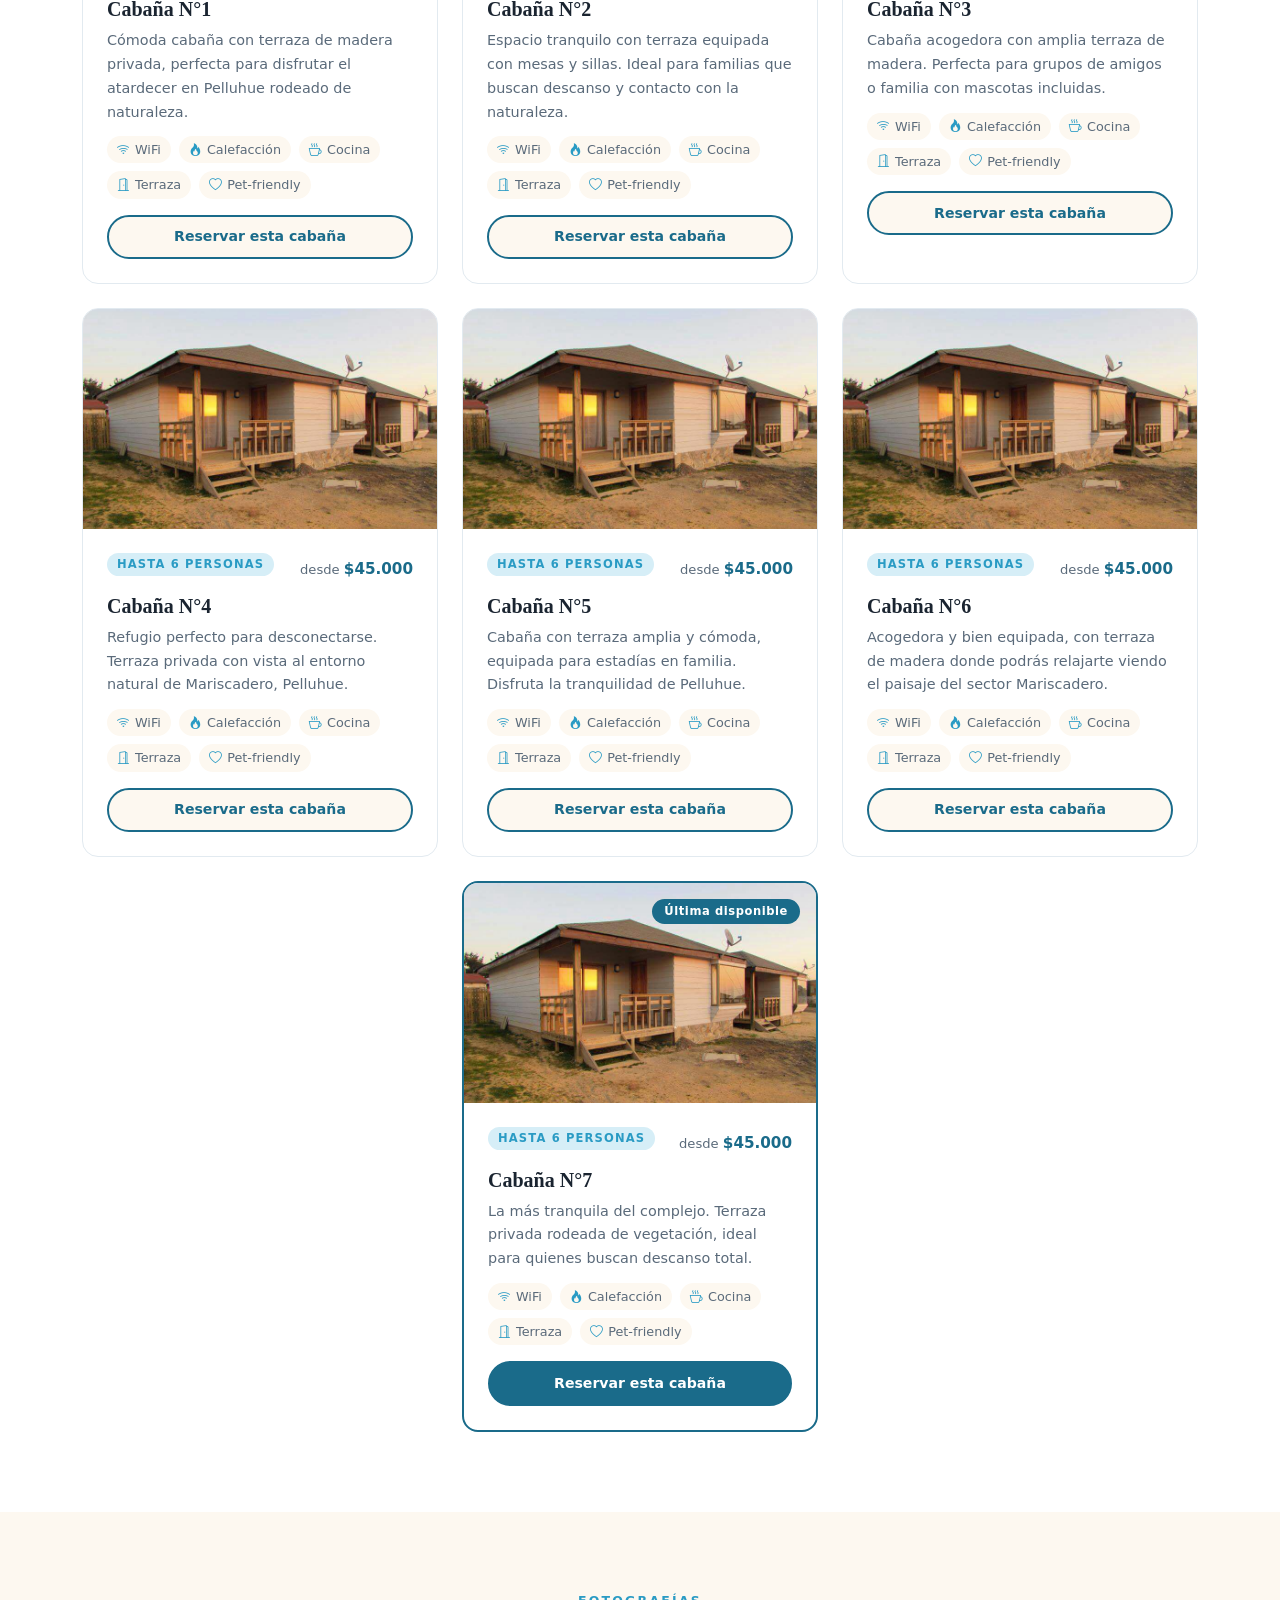
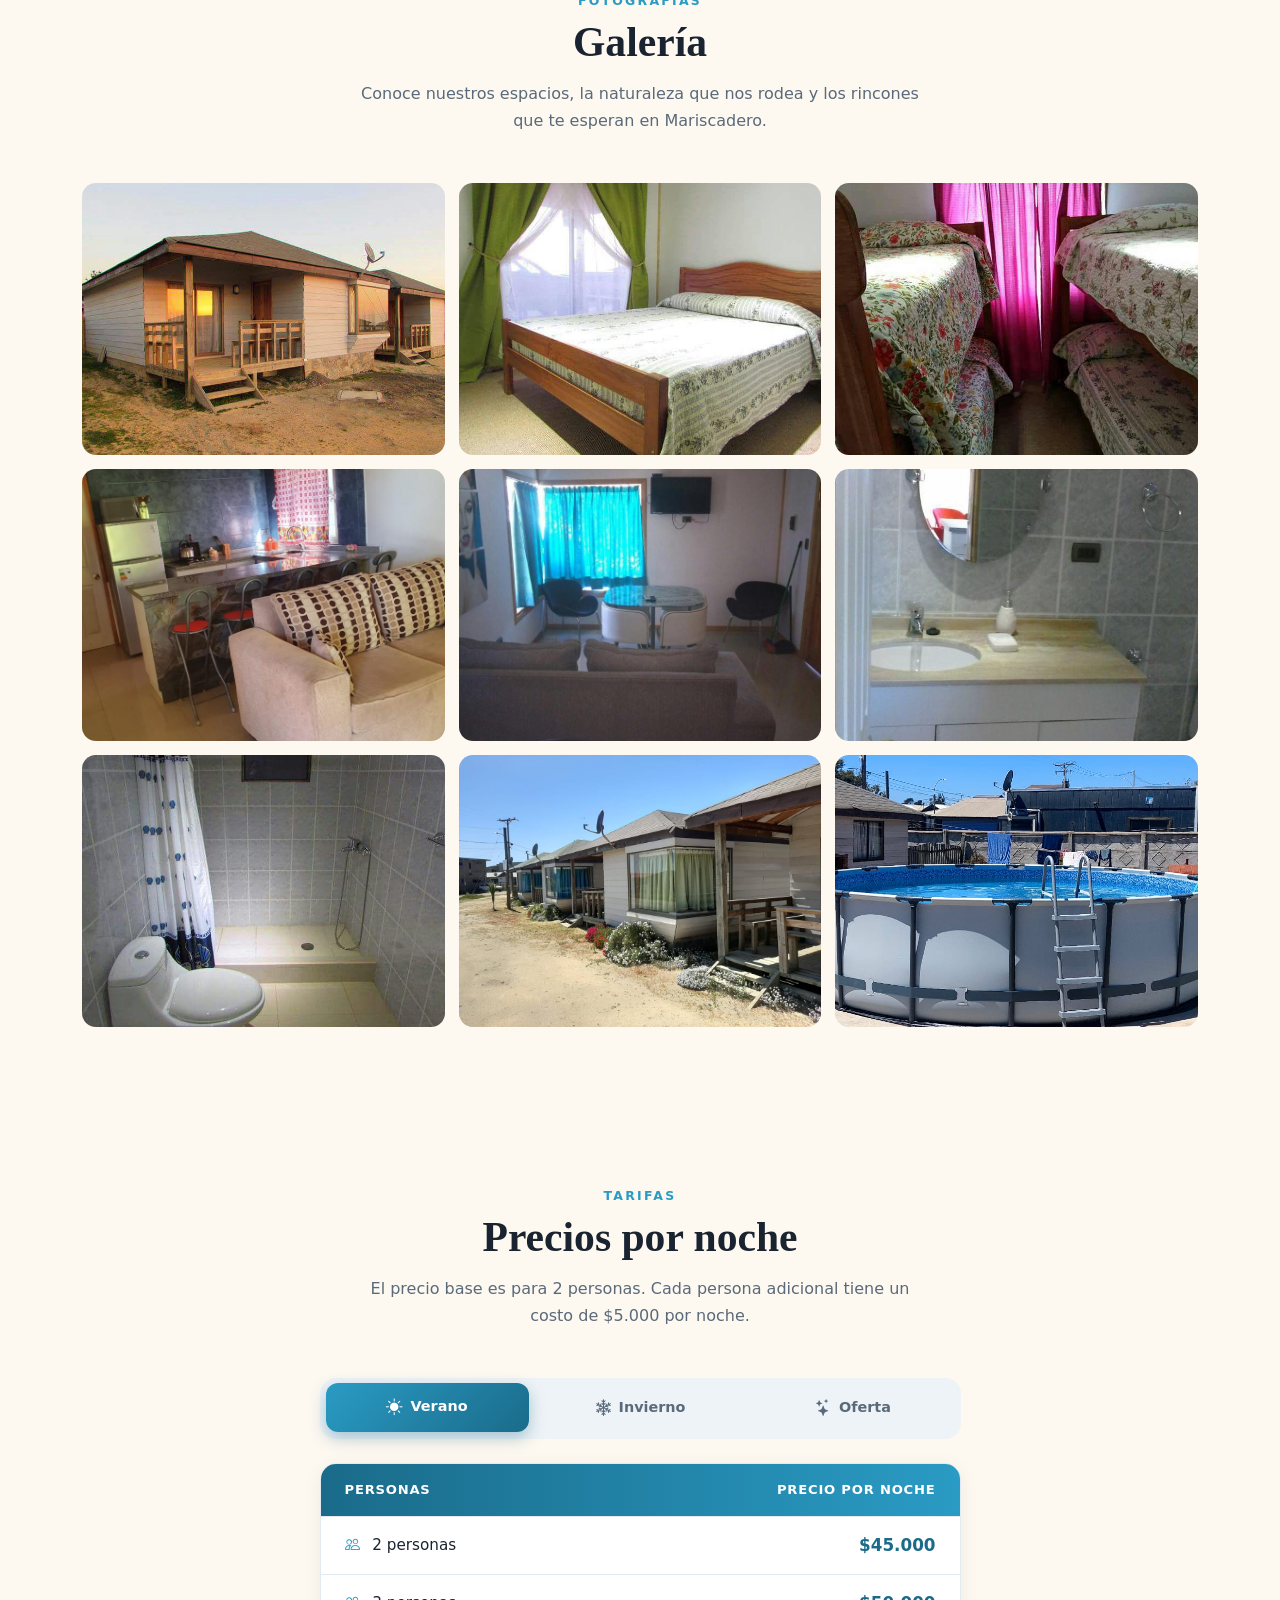
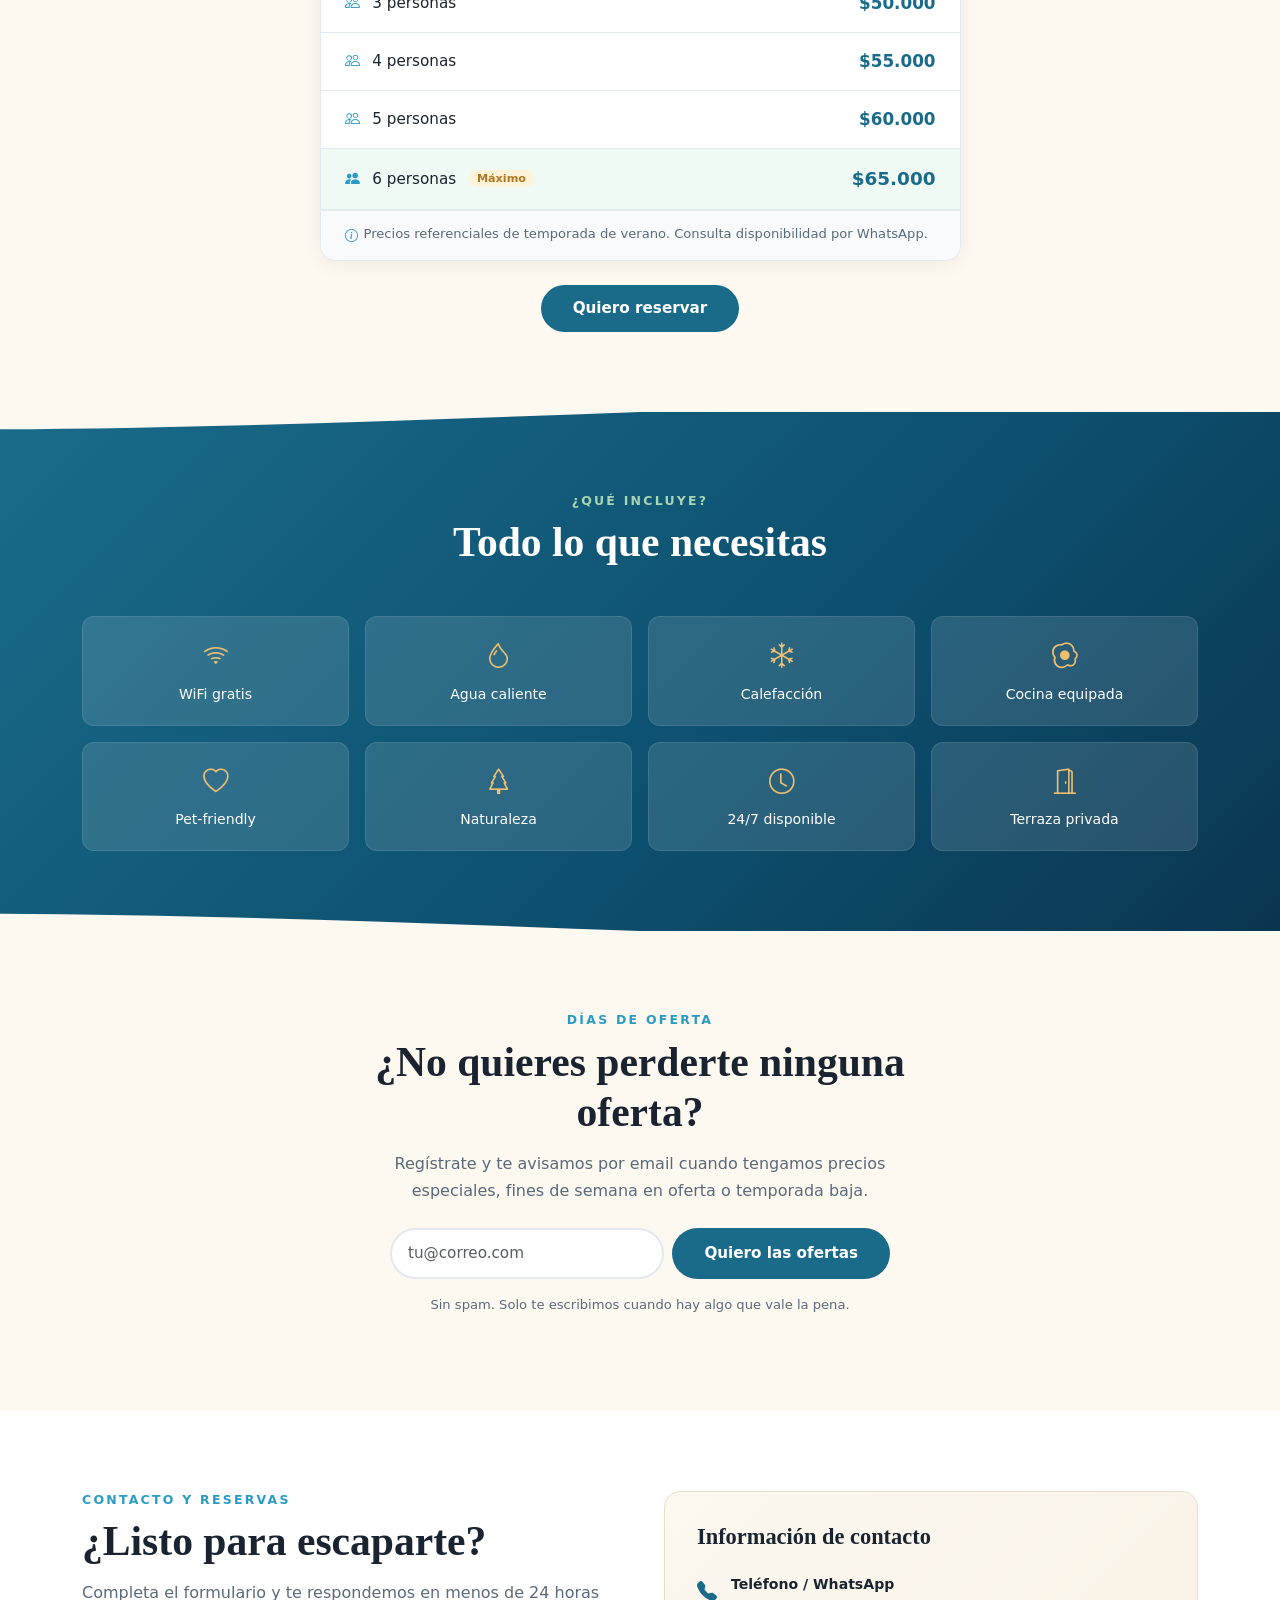
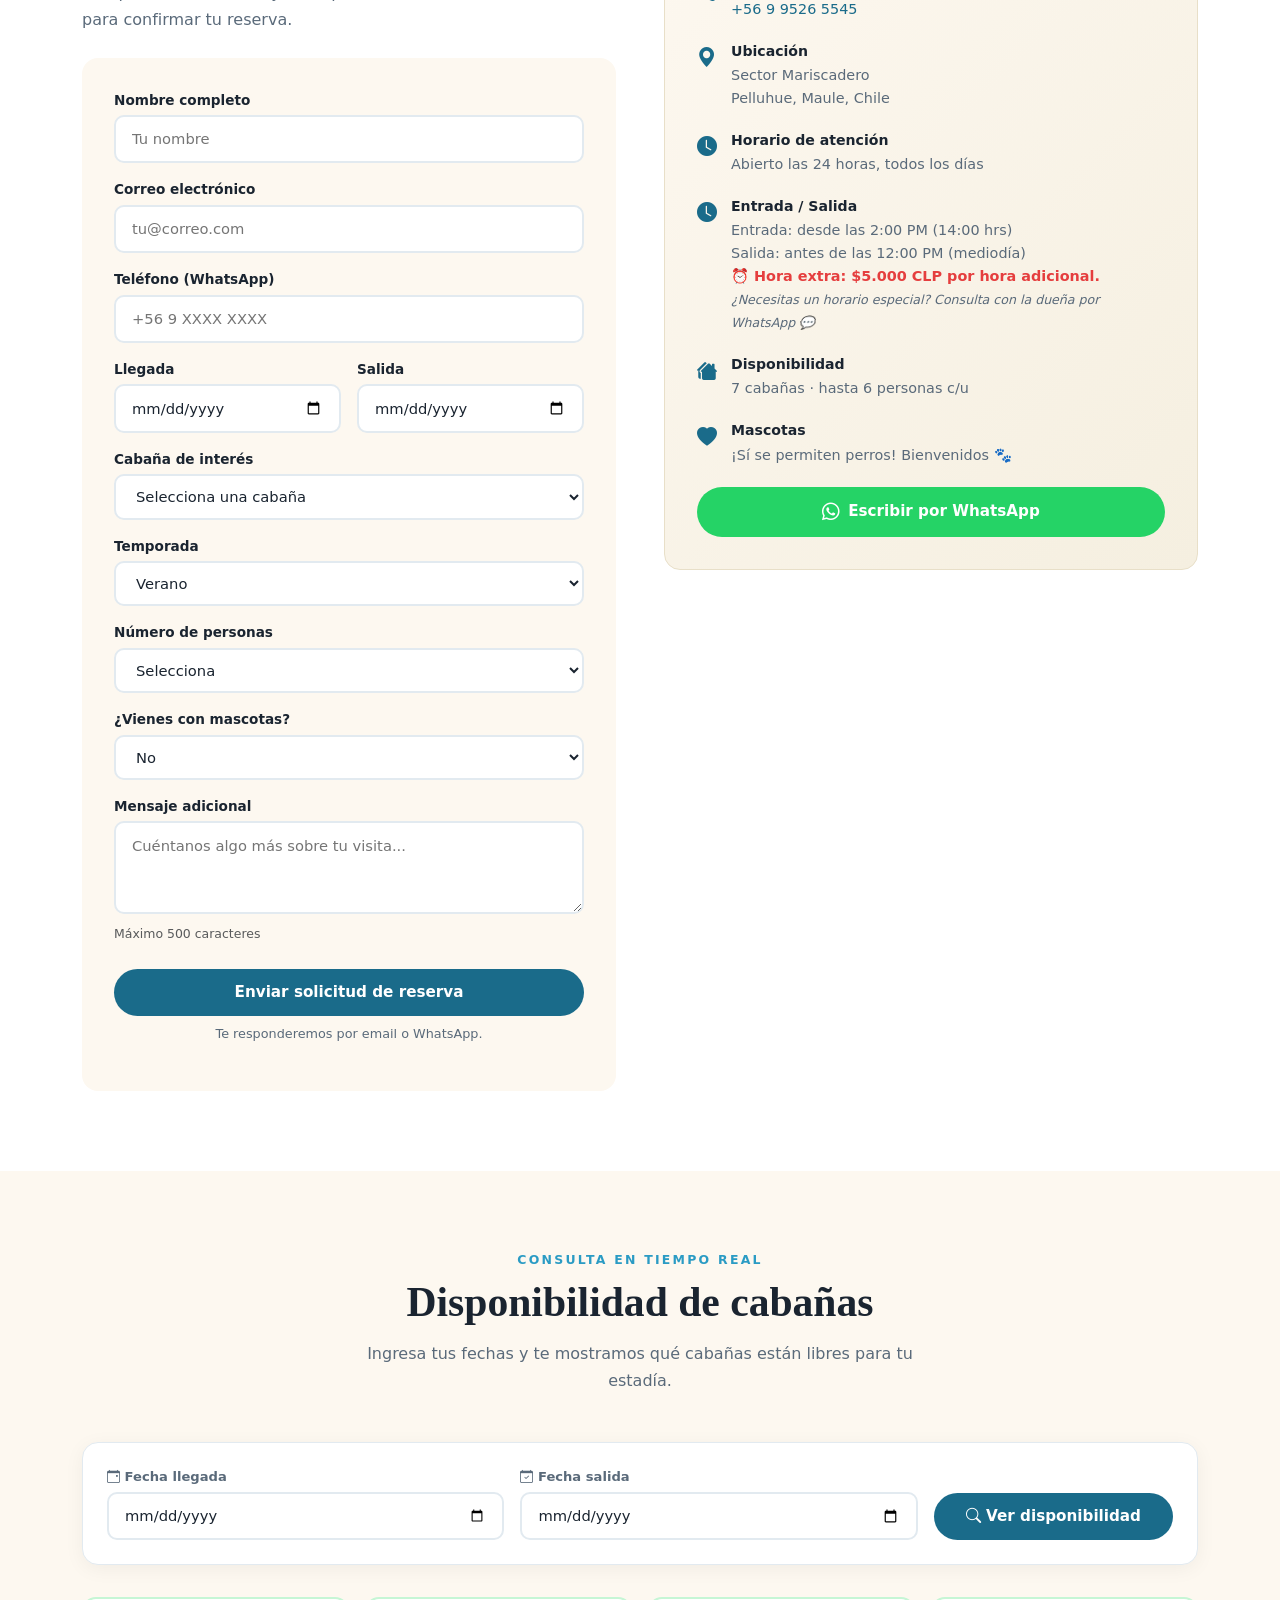
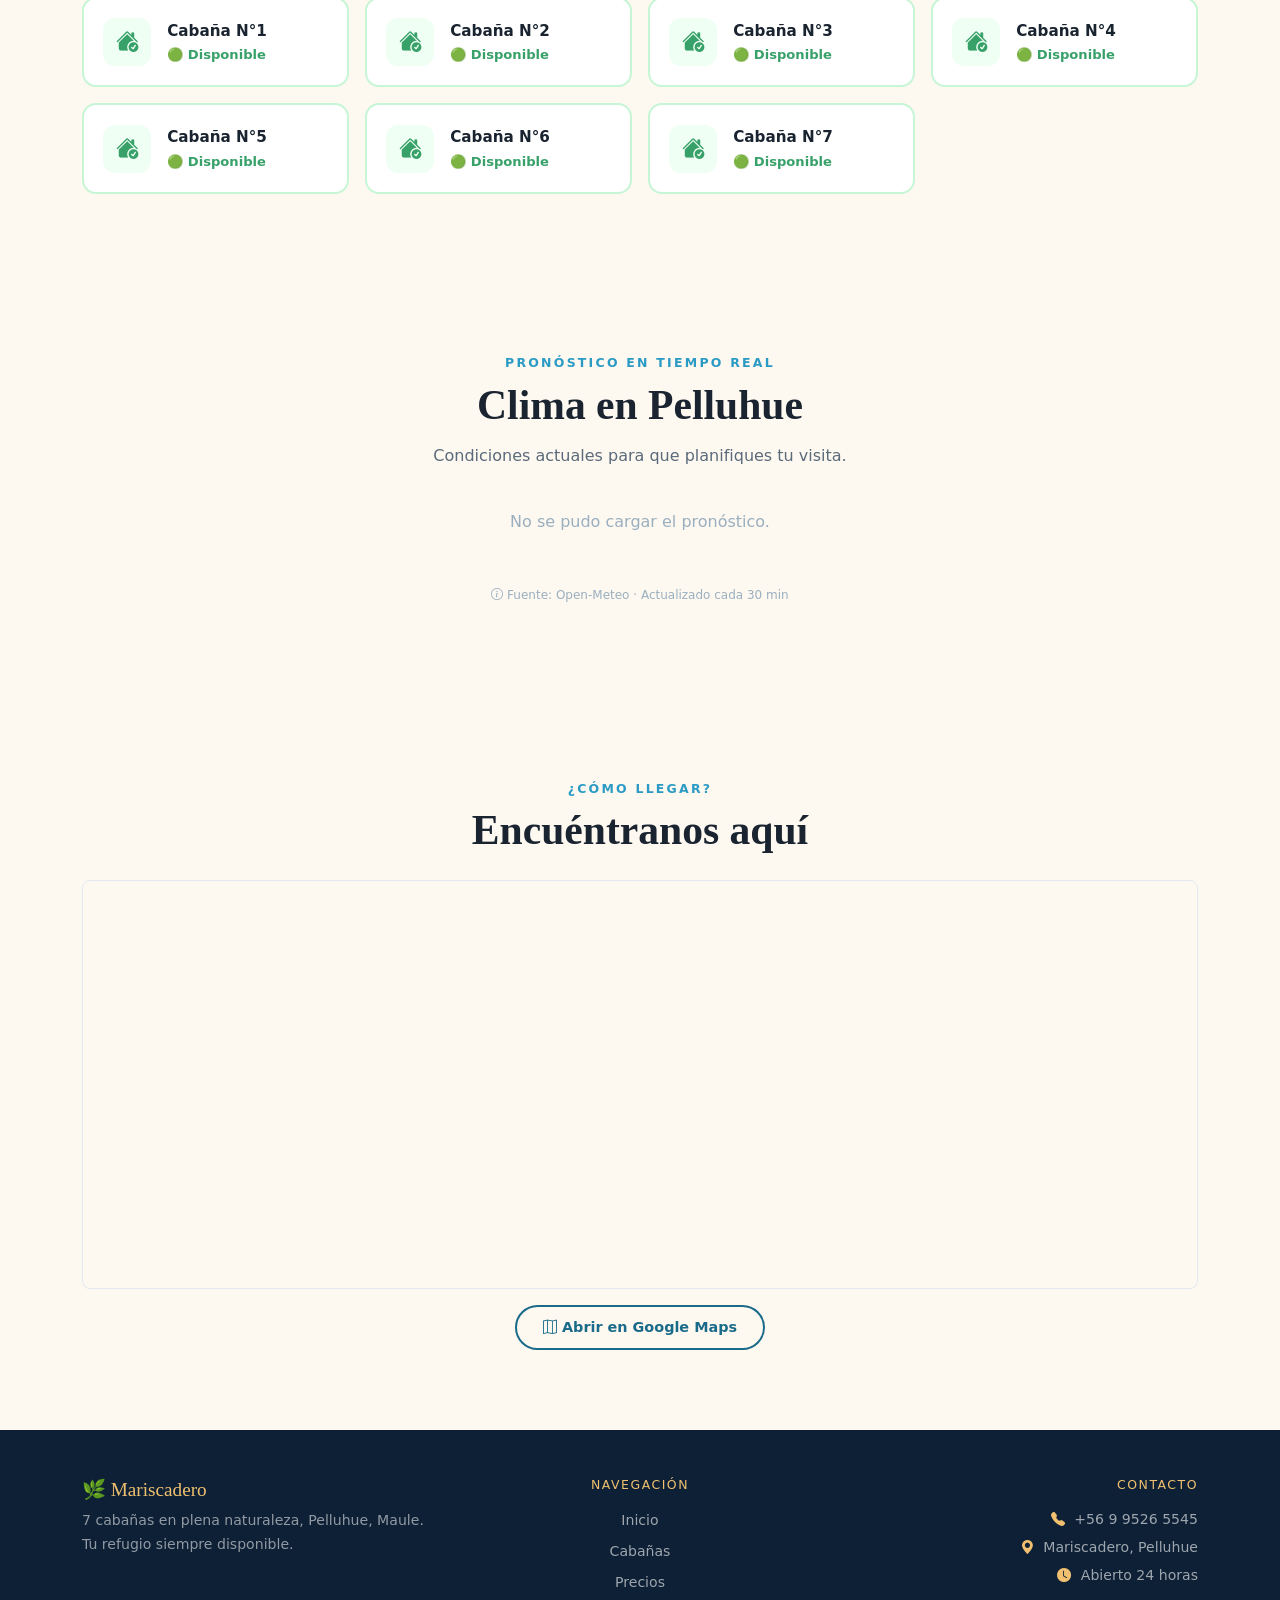
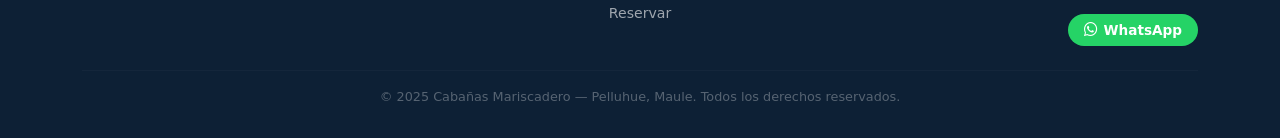
==== commit 54d1ca8a: "Add files via upload" ====
--- a/index.html
+++ b/index.html
@@ -2180,4 +2180,4 @@
   </script>
 </body>
 
-</html>
+</html>
--- a/cabanas.css
+++ b/cabanas.css
@@ -615,6 +615,155 @@
 }
 .precio-desde strong { color: var(--verde); font-size: 0.95rem; }
 
+/* ---------- PESTAÑAS PRECIOS (Verano/Invierno/Oferta) ---------- */
+.precio-tabs {
+  display: flex;
+  gap: 10px;
+  margin-bottom: 1.5rem;
+  justify-content: center;
+  background: #eef3f7;
+  padding: 6px;
+  border-radius: 16px;
+}
+
+.precio-tab {
+  flex: 1;
+  background: transparent;
+  border: none;
+  border-radius: 12px;
+  padding: 0.75rem 0.5rem;
+  font-size: 0.9rem;
+  font-weight: 700;
+  color: var(--gris);
+  cursor: pointer;
+  transition: all 0.2s ease;
+  display: flex;
+  align-items: center;
+  justify-content: center;
+  gap: 7px;
+}
+
+.precio-tab i {
+  font-size: 1.05rem;
+}
+
+.precio-tab:hover:not(.active) {
+  color: var(--verde);
+  background: rgba(255,255,255,0.6);
+}
+
+.precio-tab.active {
+  background: linear-gradient(135deg, var(--verde-claro), var(--verde));
+  color: var(--blanco) !important;
+  box-shadow: 0 6px 16px rgba(26,107,138,0.35);
+  transform: translateY(-1px);
+}
+
+.precio-tab-oferta.active {
+  background: linear-gradient(135deg, #ffb347, #f5a623);
+  box-shadow: 0 6px 16px rgba(245,166,35,0.4);
+}
+
+/* ---------- TARJETA OFERTA ---------- */
+.oferta-card {
+  position: relative;
+  padding: 2.5rem 2rem 1.75rem;
+  text-align: center;
+  background: linear-gradient(160deg, #fffaf0 0%, #ffffff 60%);
+  overflow: hidden;
+}
+
+.oferta-card::before {
+  content: "";
+  position: absolute;
+  top: -60px;
+  right: -60px;
+  width: 180px;
+  height: 180px;
+  background: radial-gradient(circle, rgba(245,166,35,0.18), transparent 70%);
+  border-radius: 50%;
+}
+
+.badge-oferta {
+  display: inline-flex;
+  align-items: center;
+  gap: 6px;
+  background: linear-gradient(135deg, #ffb347, #f5a623);
+  color: var(--blanco);
+  font-size: 0.75rem;
+  font-weight: 800;
+  letter-spacing: 0.05em;
+  text-transform: uppercase;
+  padding: 7px 18px;
+  border-radius: 50px;
+  margin-bottom: 1.25rem;
+  box-shadow: 0 4px 12px rgba(245,166,35,0.35);
+}
+
+.oferta-precio {
+  font-size: 3.2rem;
+  font-weight: 800;
+  color: var(--verde);
+  line-height: 1;
+  margin-bottom: 0.4rem;
+  letter-spacing: -0.02em;
+}
+
+.oferta-precio span {
+  display: inline-block;
+  font-size: 0.85rem;
+  font-weight: 700;
+  color: var(--blanco);
+  background-color: var(--verde);
+  padding: 3px 10px;
+  border-radius: 50px;
+  margin-left: 8px;
+  vertical-align: middle;
+  text-transform: uppercase;
+  letter-spacing: 0.03em;
+}
+
+.oferta-desc {
+  font-size: 1rem;
+  color: var(--gris);
+  font-weight: 600;
+  margin-bottom: 1.5rem;
+  padding-bottom: 1.5rem;
+  border-bottom: 1px dashed var(--gris-borde);
+  display: inline-block;
+}
+
+.oferta-detalles {
+  list-style: none;
+  padding: 0;
+  margin: 0 auto;
+  max-width: 320px;
+  text-align: left;
+}
+
+.oferta-detalles li {
+  display: flex;
+  align-items: center;
+  gap: 10px;
+  padding: 0.6rem 0;
+  font-size: 0.92rem;
+  color: var(--negro);
+  font-weight: 500;
+}
+
+.oferta-detalles .bi {
+  color: var(--blanco);
+  background-color: #f5a623;
+  font-size: 0.7rem;
+  width: 22px;
+  height: 22px;
+  min-width: 22px;
+  border-radius: 50%;
+  display: flex;
+  align-items: center;
+  justify-content: center;
+}
+
 /* ---------- TABLA PRECIOS ---------- */
 .section-crema { background-color: var(--crema); }
 
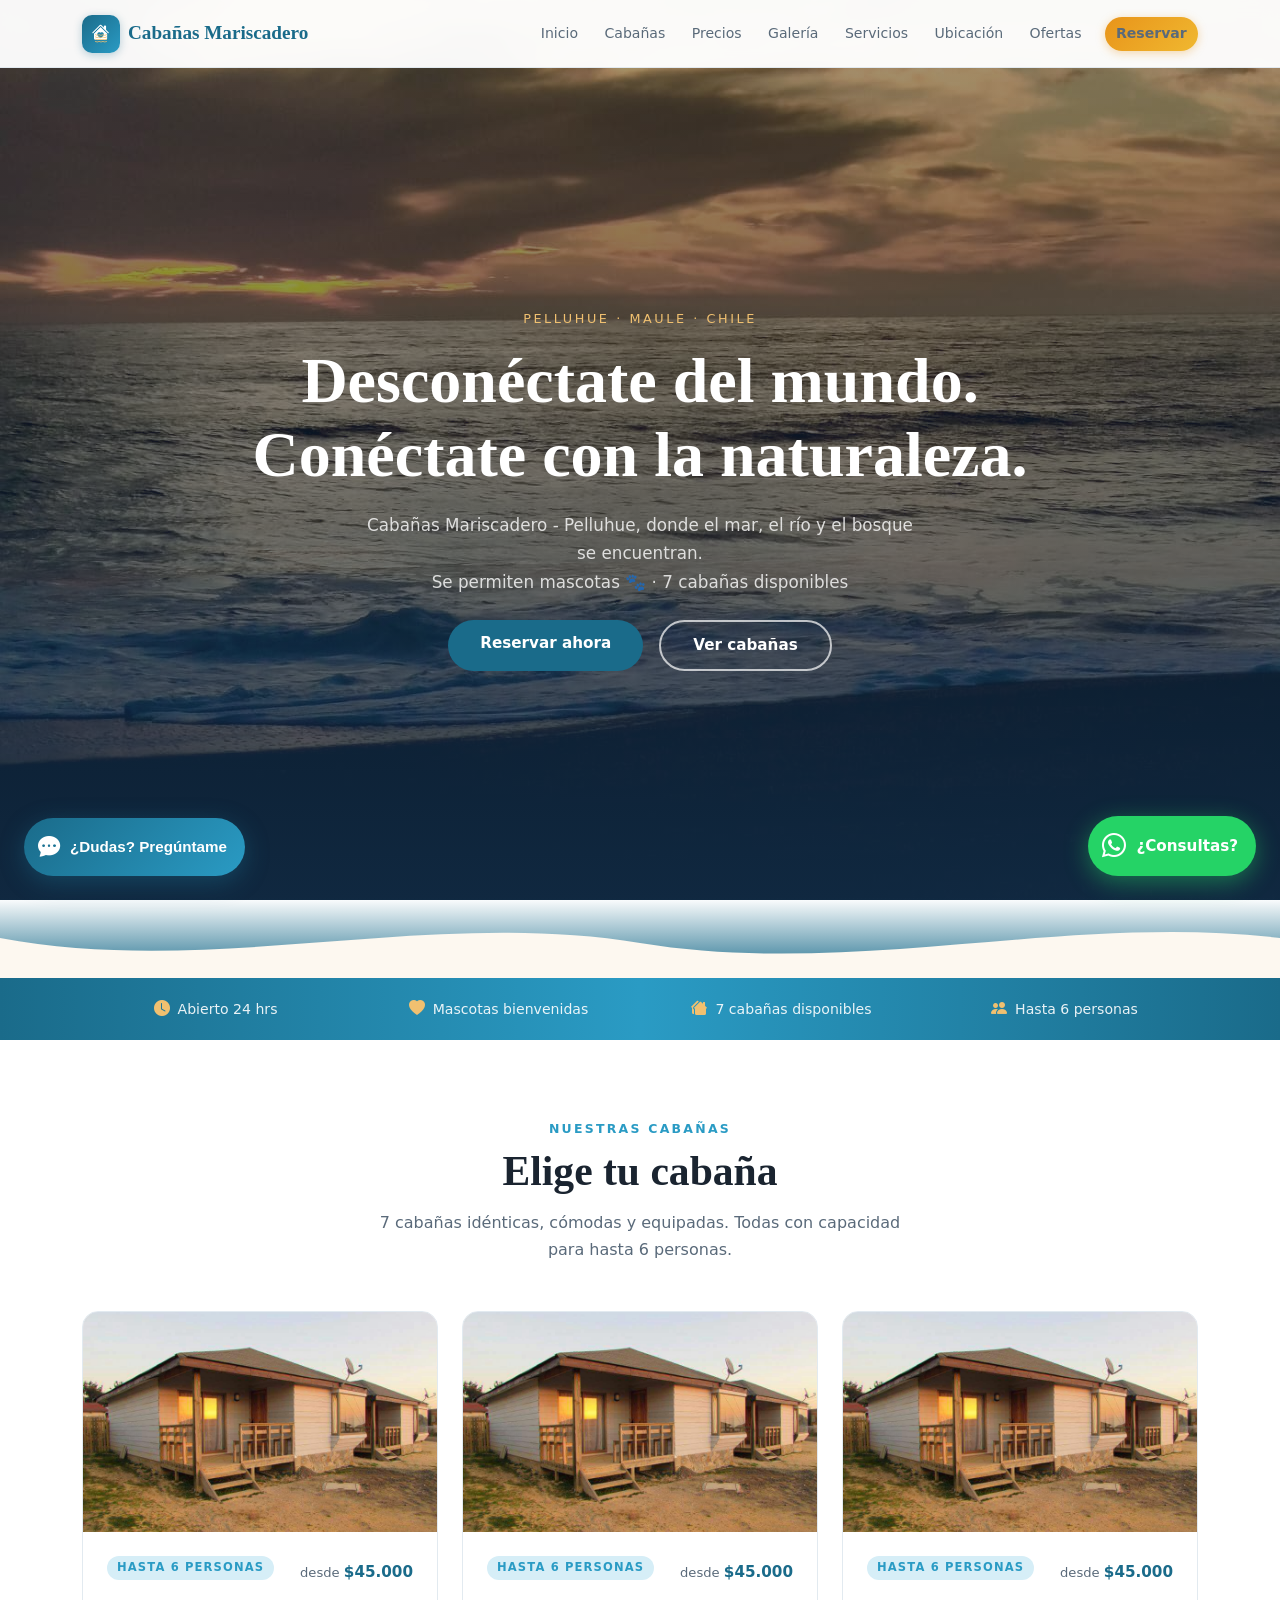
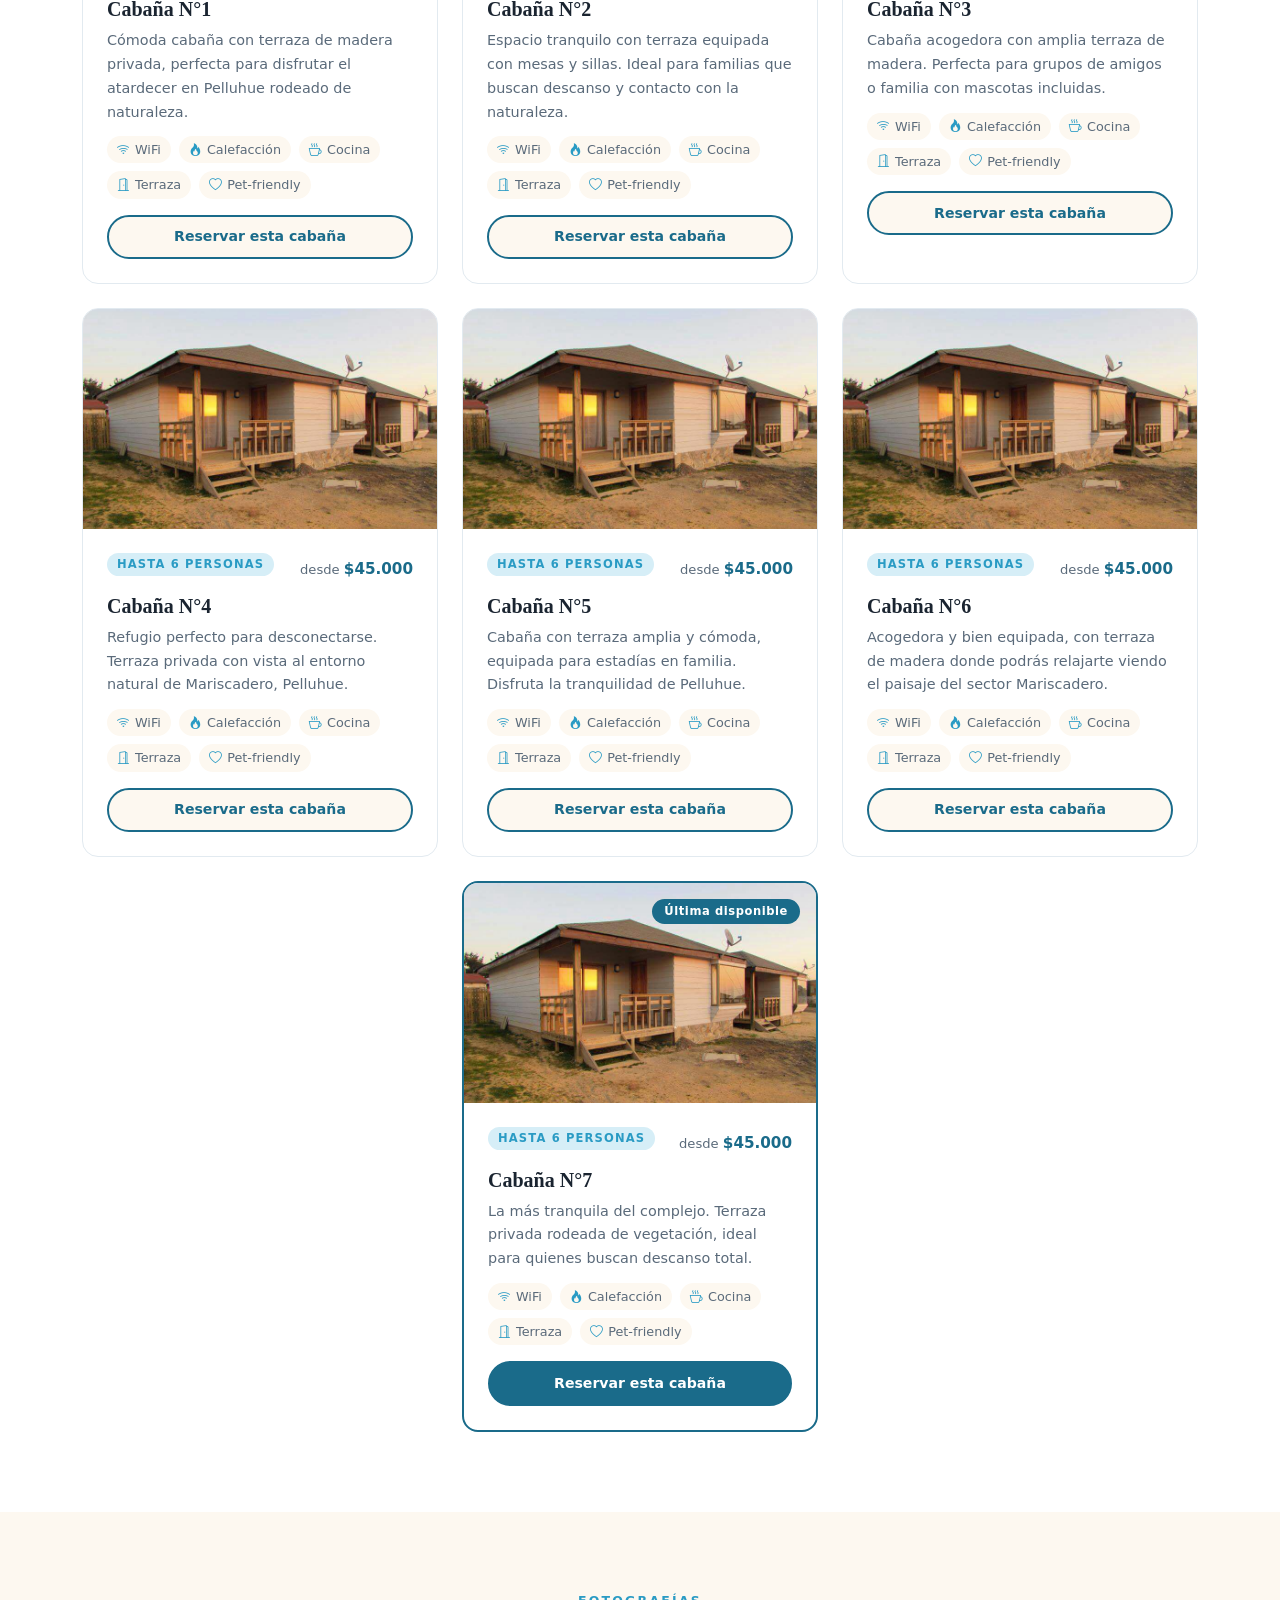
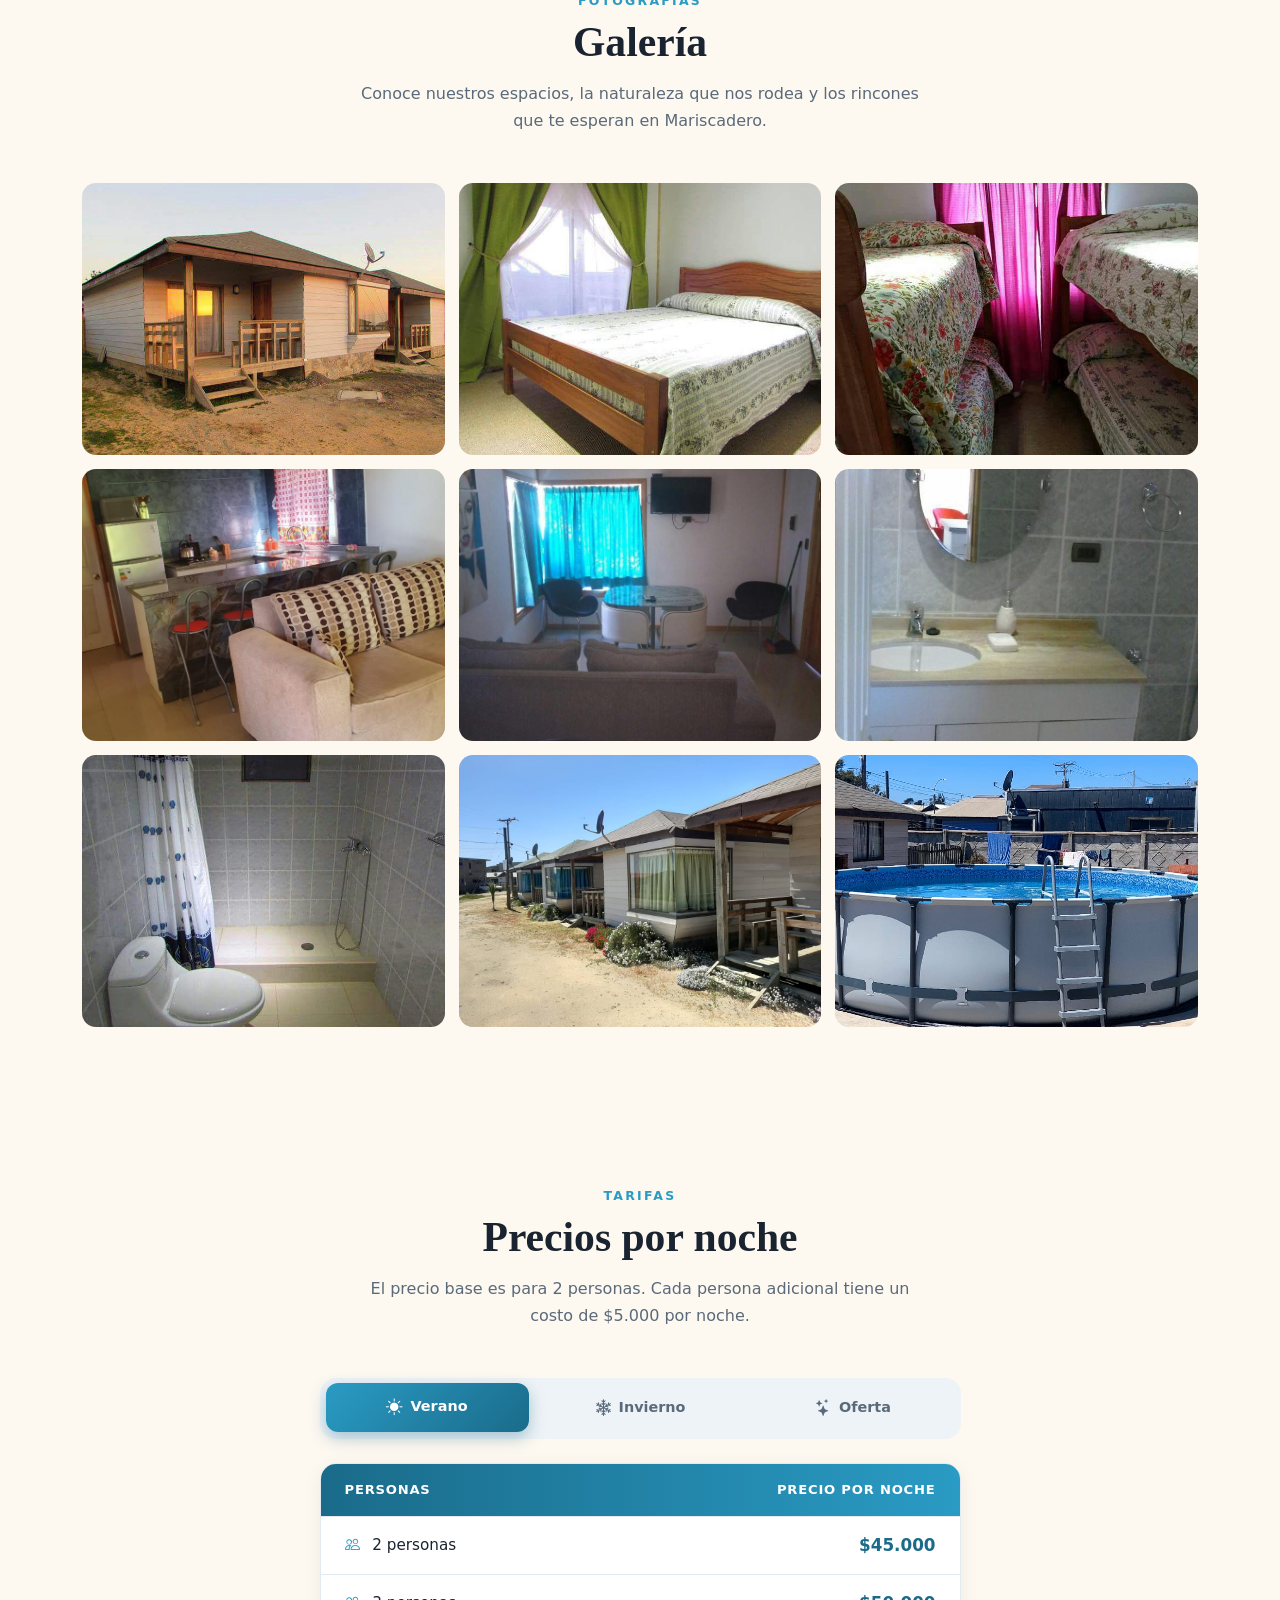
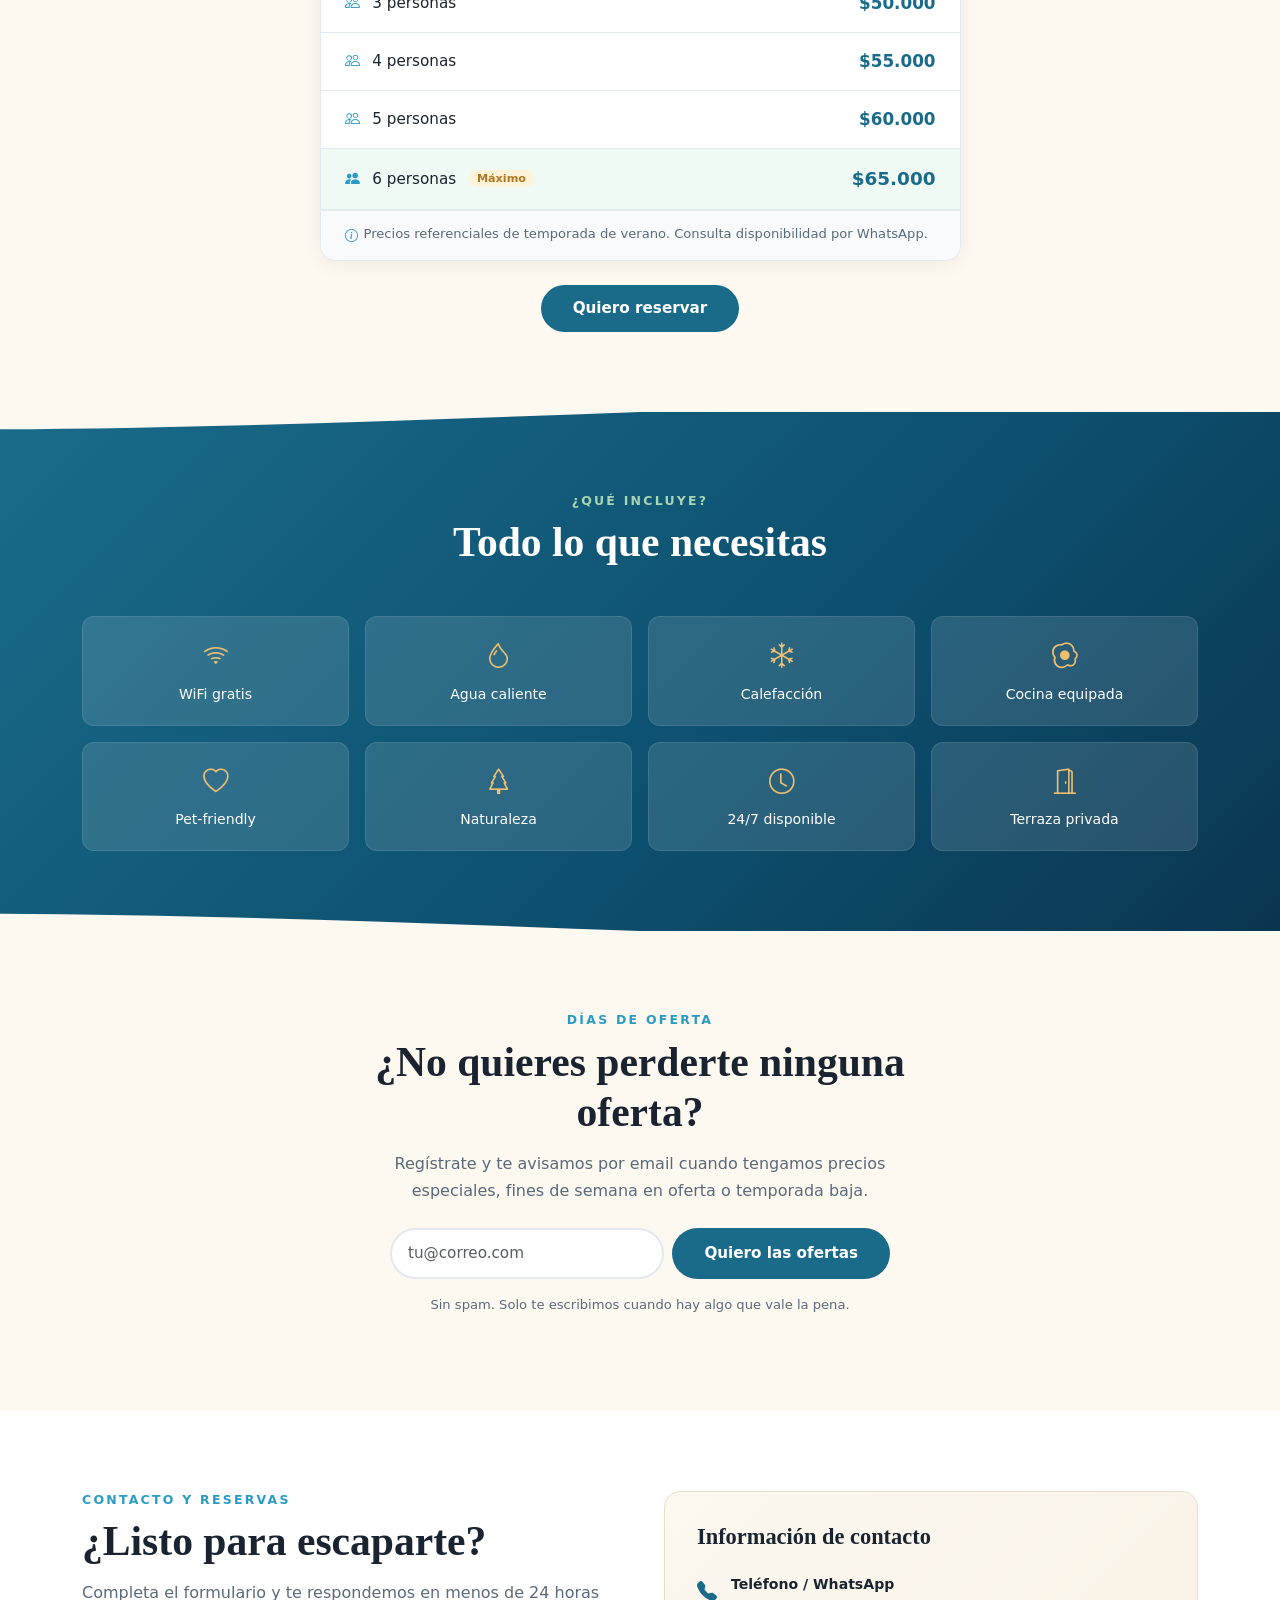
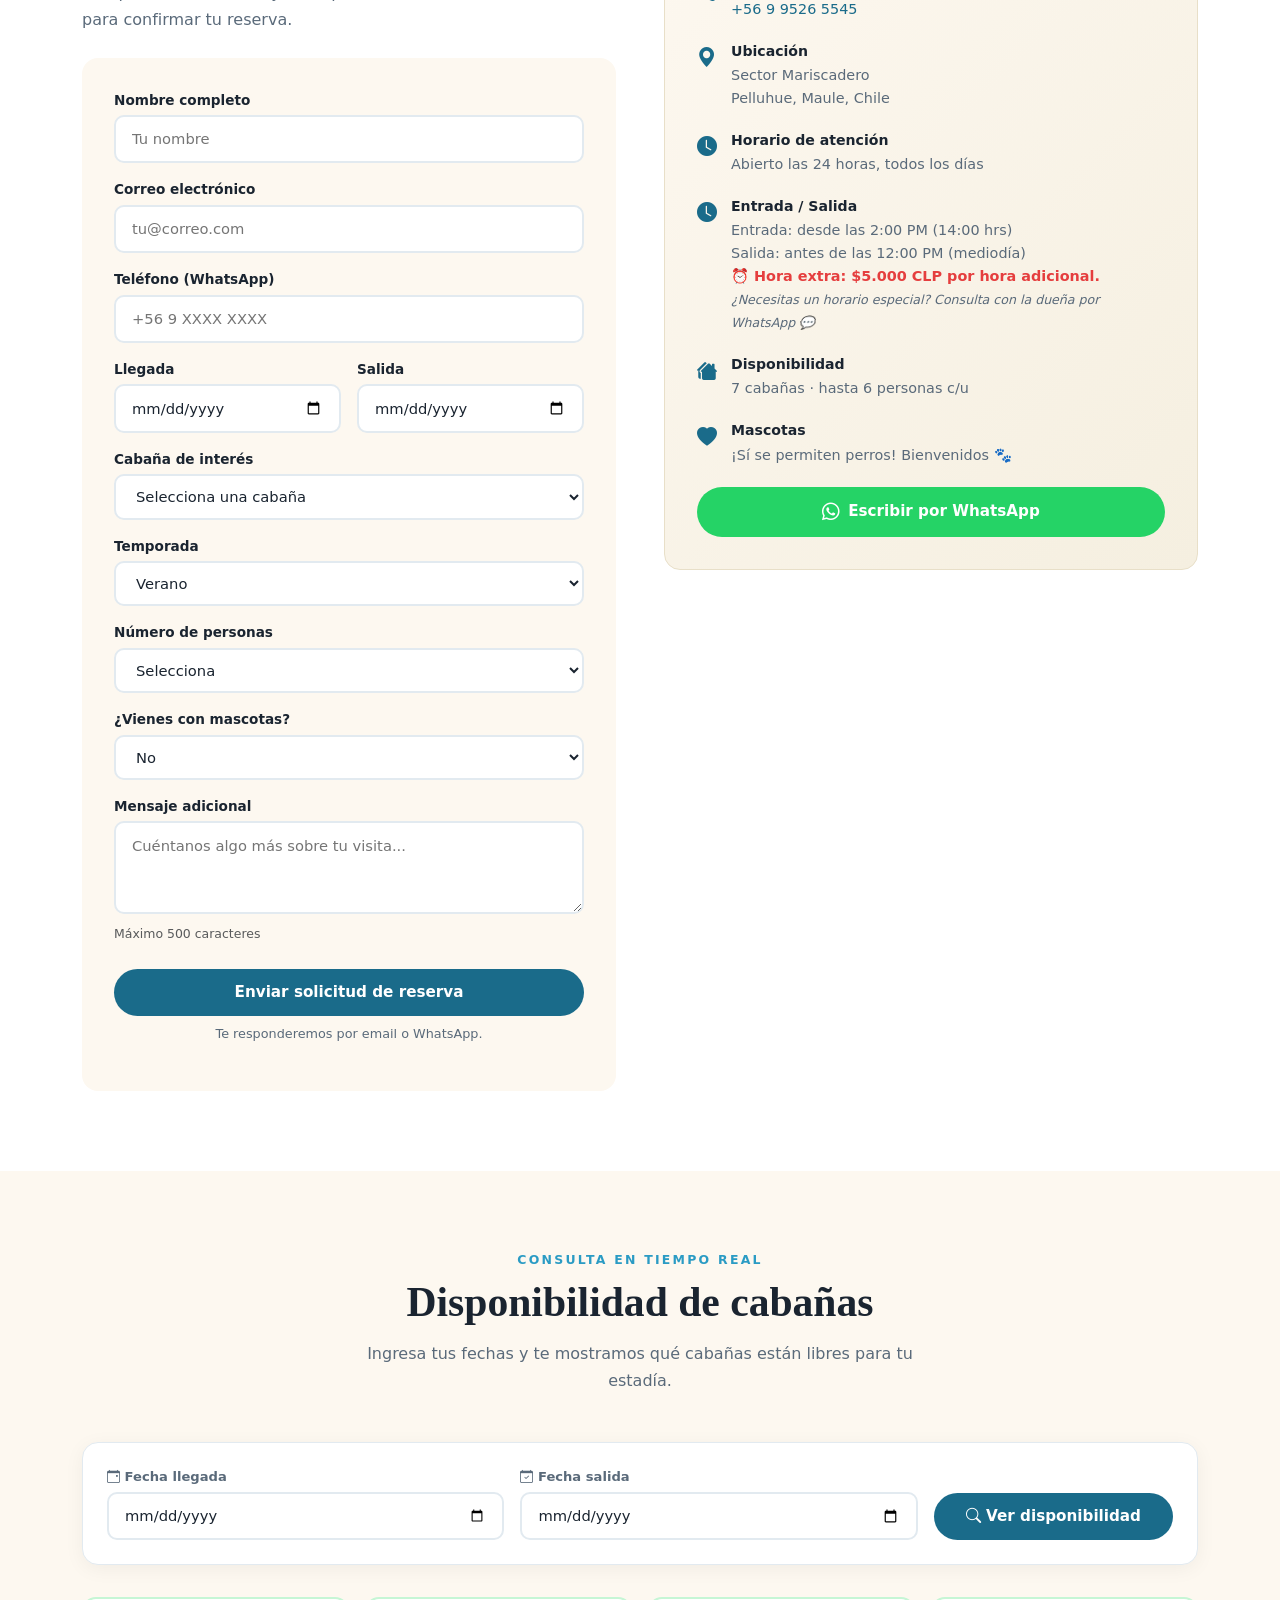
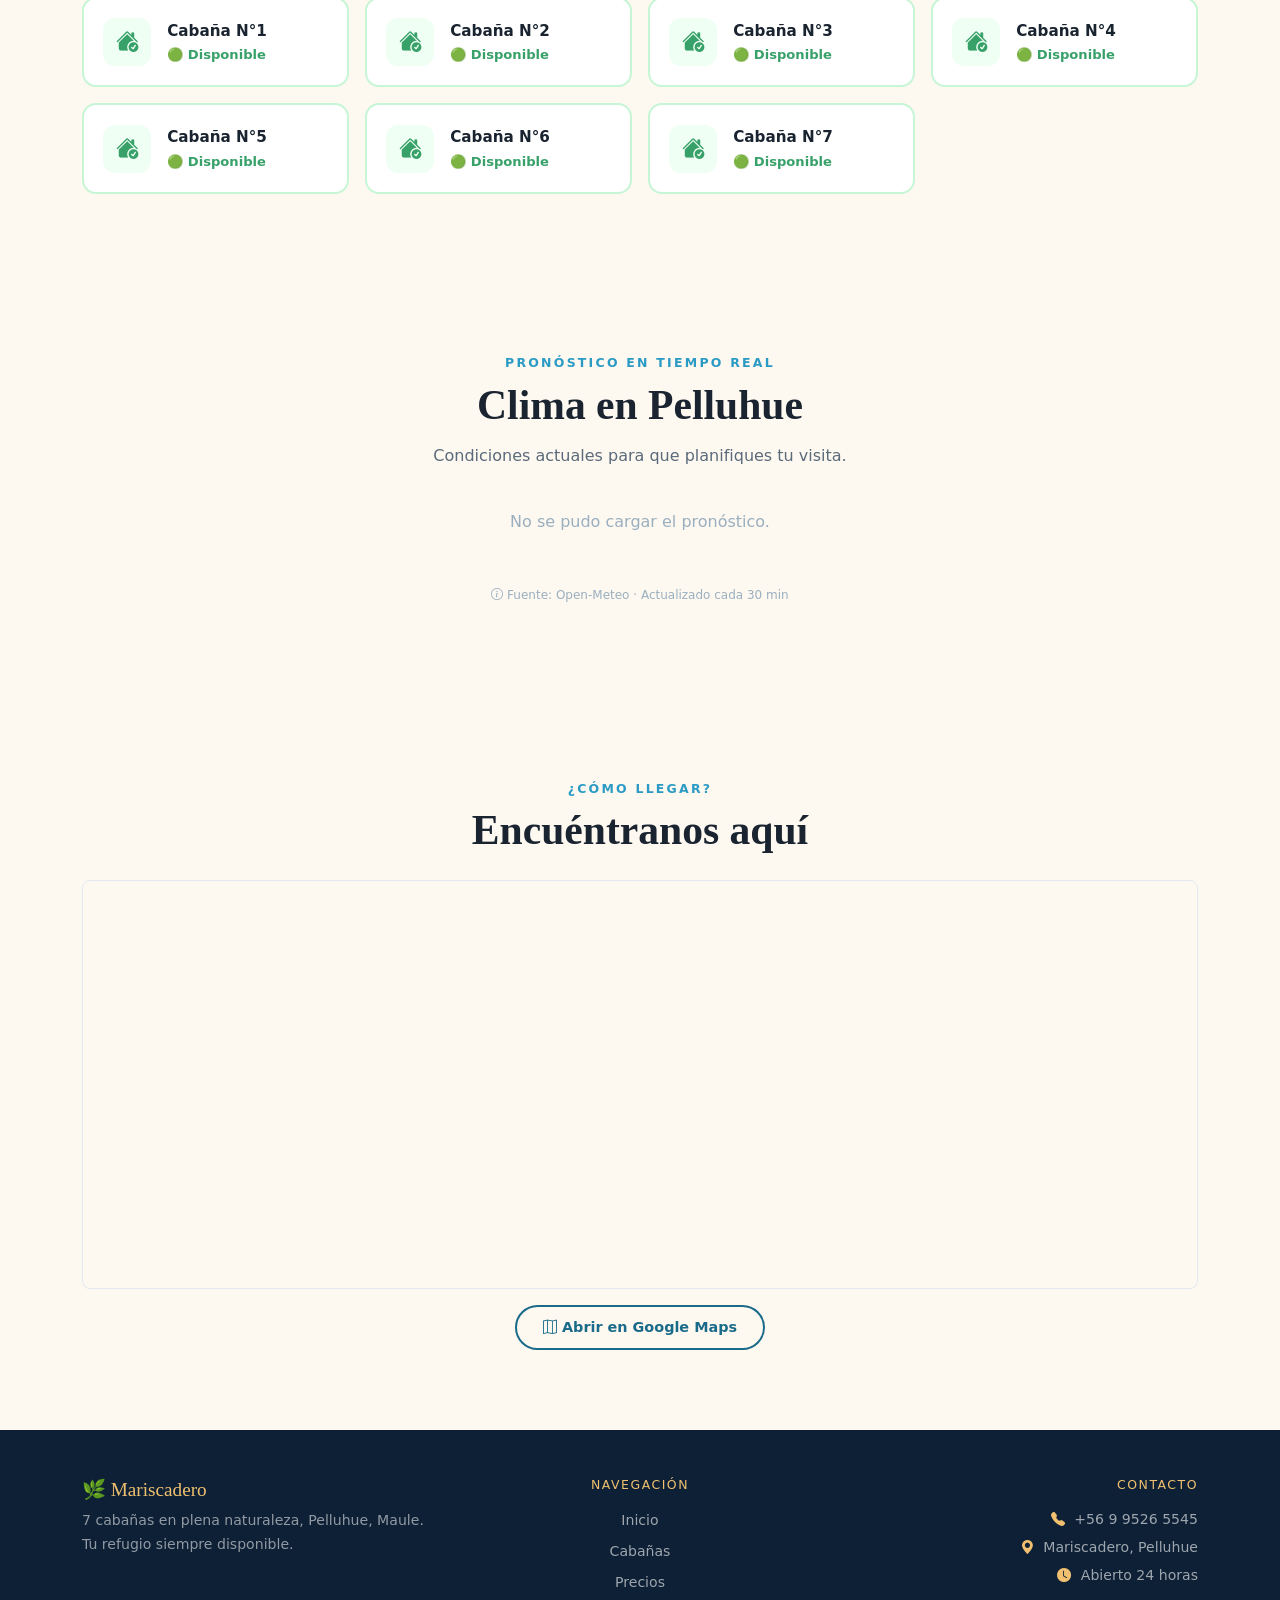
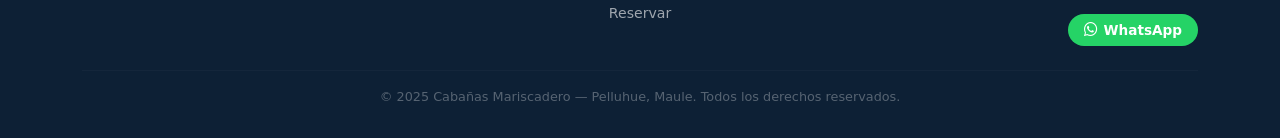
==== commit cdeebfaf: "Update index.html" ====
--- a/index.html
+++ b/index.html
@@ -31,6 +31,24 @@
     href="https://fonts.googleapis.com/css2?family=Playfair+Display:wght@500;700&family=Inter:wght@300;400;500&display=swap"
     rel="stylesheet" />
   <link rel="stylesheet" href="cabanas.css" />
+  <style>
+    /* ===== ESTILOS PESTAÑAS PRECIOS Y OFERTA (inline, no depende de cabanas.css) ===== */
+    .precio-tabs{display:flex;gap:10px;margin-bottom:1.5rem;justify-content:center;background:#eef3f7;padding:6px;border-radius:16px;}
+    .precio-tab{flex:1;background:transparent;border:none;border-radius:12px;padding:0.75rem 0.5rem;font-size:0.9rem;font-weight:700;color:#5a6a7a;cursor:pointer;transition:all 0.2s ease;display:flex;align-items:center;justify-content:center;gap:7px;}
+    .precio-tab i{font-size:1.05rem;}
+    .precio-tab:hover:not(.active){color:#1a6b8a;background:rgba(255,255,255,0.6);}
+    .precio-tab.active{background:linear-gradient(135deg,#2a9bc4,#1a6b8a);color:#ffffff !important;box-shadow:0 6px 16px rgba(26,107,138,0.35);transform:translateY(-1px);}
+    .precio-tab-oferta.active{background:linear-gradient(135deg,#ffb347,#f5a623);box-shadow:0 6px 16px rgba(245,166,35,0.4);}
+    .oferta-card{position:relative;padding:2.5rem 2rem 1.75rem;text-align:center;background:linear-gradient(160deg,#fffaf0 0%,#ffffff 60%);overflow:hidden;}
+    .oferta-card::before{content:"";position:absolute;top:-60px;right:-60px;width:180px;height:180px;background:radial-gradient(circle,rgba(245,166,35,0.18),transparent 70%);border-radius:50%;}
+    .badge-oferta{display:inline-flex;align-items:center;gap:6px;background:linear-gradient(135deg,#ffb347,#f5a623);color:#ffffff;font-size:0.75rem;font-weight:800;letter-spacing:0.05em;text-transform:uppercase;padding:7px 18px;border-radius:50px;margin-bottom:1.25rem;box-shadow:0 4px 12px rgba(245,166,35,0.35);}
+    .oferta-precio{font-size:3.2rem;font-weight:800;color:#1a6b8a;line-height:1;margin-bottom:0.4rem;letter-spacing:-0.02em;}
+    .oferta-precio span{display:inline-block;font-size:0.85rem;font-weight:700;color:#ffffff;background-color:#1a6b8a;padding:3px 10px;border-radius:50px;margin-left:8px;vertical-align:middle;text-transform:uppercase;letter-spacing:0.03em;}
+    .oferta-desc{font-size:1rem;color:#5a6a7a;font-weight:600;margin-bottom:1.5rem;padding-bottom:1.5rem;border-bottom:1px dashed #e2eaf0;display:inline-block;}
+    .oferta-detalles{list-style:none;padding:0;margin:0 auto;max-width:320px;text-align:left;}
+    .oferta-detalles li{display:flex;align-items:center;gap:10px;padding:0.6rem 0;font-size:0.92rem;color:#1a2430;font-weight:500;}
+    .oferta-detalles .bi{color:#ffffff;background-color:#f5a623;font-size:0.7rem;width:22px;height:22px;min-width:22px;border-radius:50%;display:flex;align-items:center;justify-content:center;}
+  </style>
 </head>
 
 <body>
@@ -71,7 +89,7 @@
     <div class="container text-white text-center position-relative z-1">
       <p class="hero-eyebrow">Pelluhue · Maule · Chile</p>
       <h1 class="hero-h1">Desconéctate del mundo.<br>Conéctate con la naturaleza.</h1>
-      <p class="hero-sub">Cabañas Mariscadero — donde el río, el bosque y el mar se encuentran.<br>Se permiten mascotas
+      <p class="hero-sub">Cabañas Mariscadero - Pelluhue, donde el mar, el río y el bosque se encuentran.<br>Se permiten mascotas
         🐾 · 7 cabañas disponibles</p>
       <div class="d-flex gap-3 justify-content-center flex-wrap mt-4">
         <a href="#reserva" class="btn btn-primary-lp">Reservar ahora</a>
@@ -2180,4 +2198,4 @@
   </script>
 </body>
 
-</html>+</html>
--- a/cabanas.css
+++ b/cabanas.css
@@ -1226,4 +1226,4 @@
     grid-template-columns: repeat(2, 1fr);
     gap: 10px;
   }
-}+}
